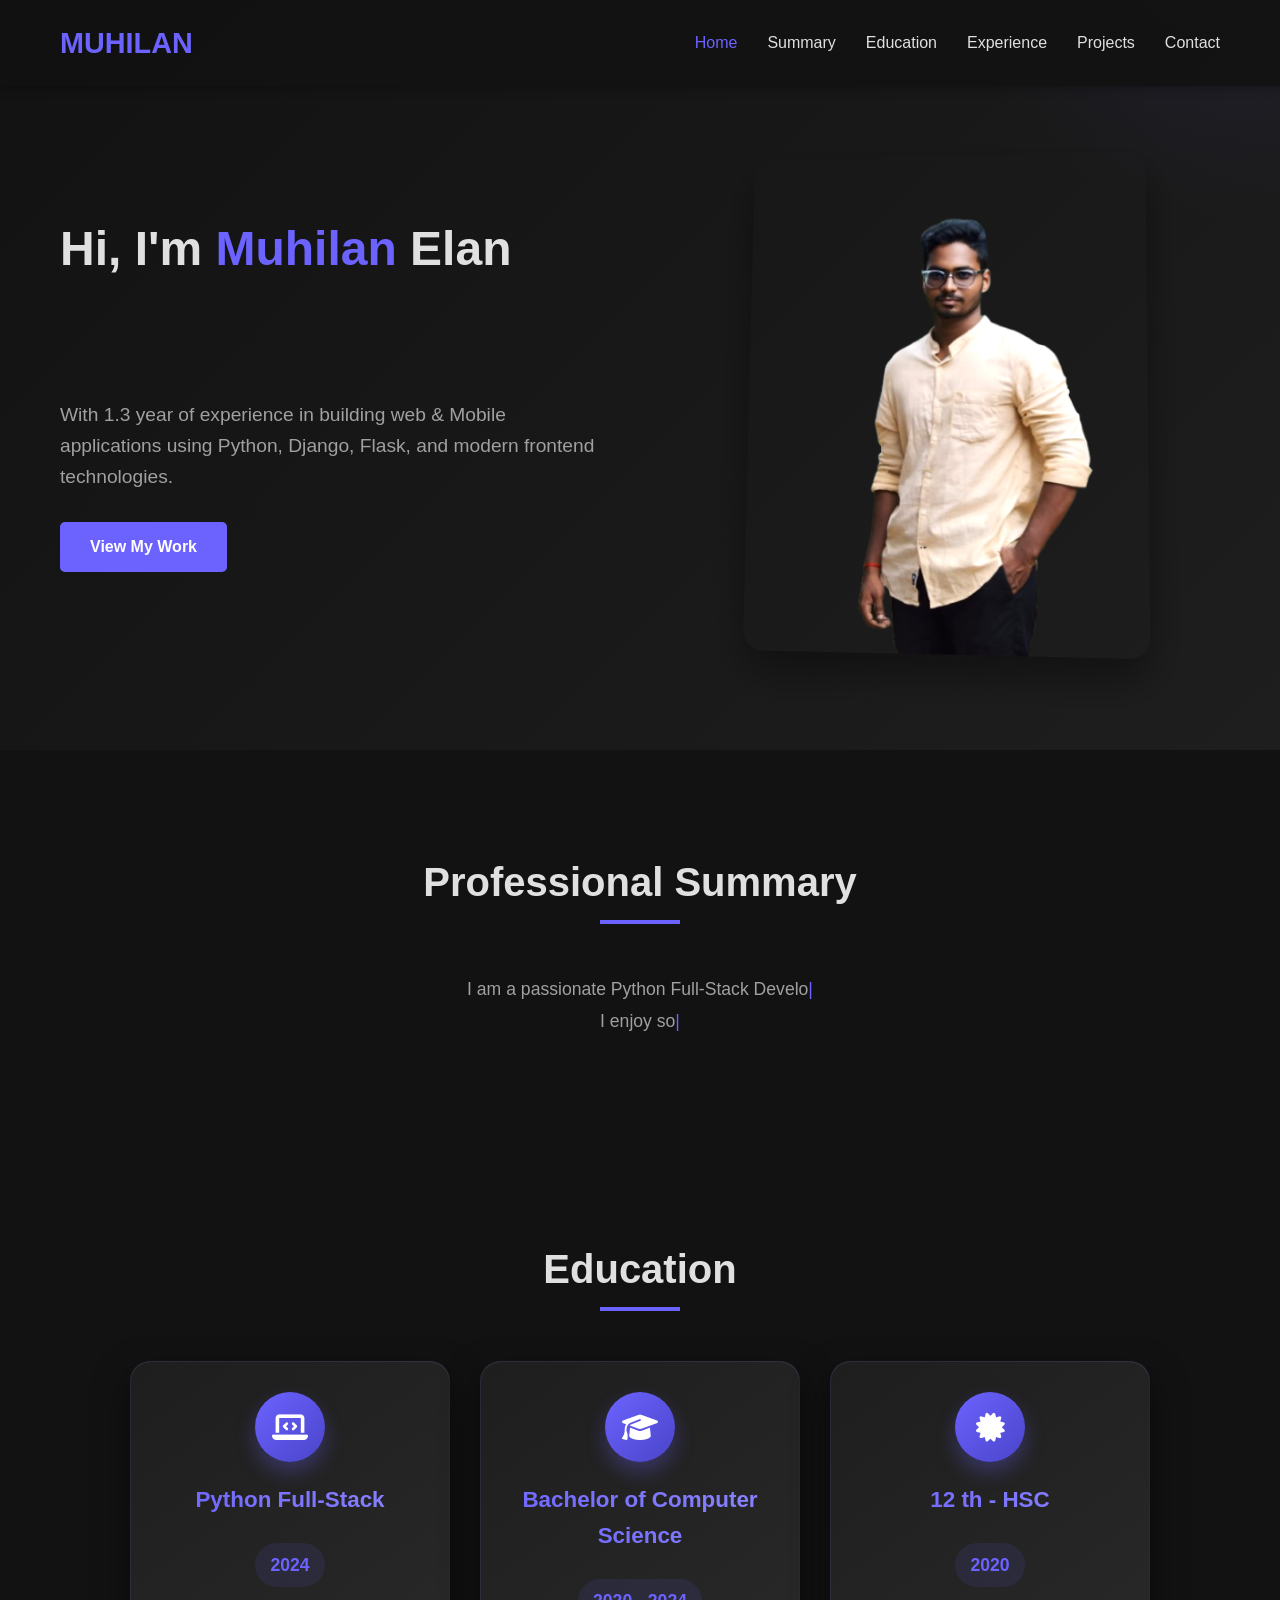
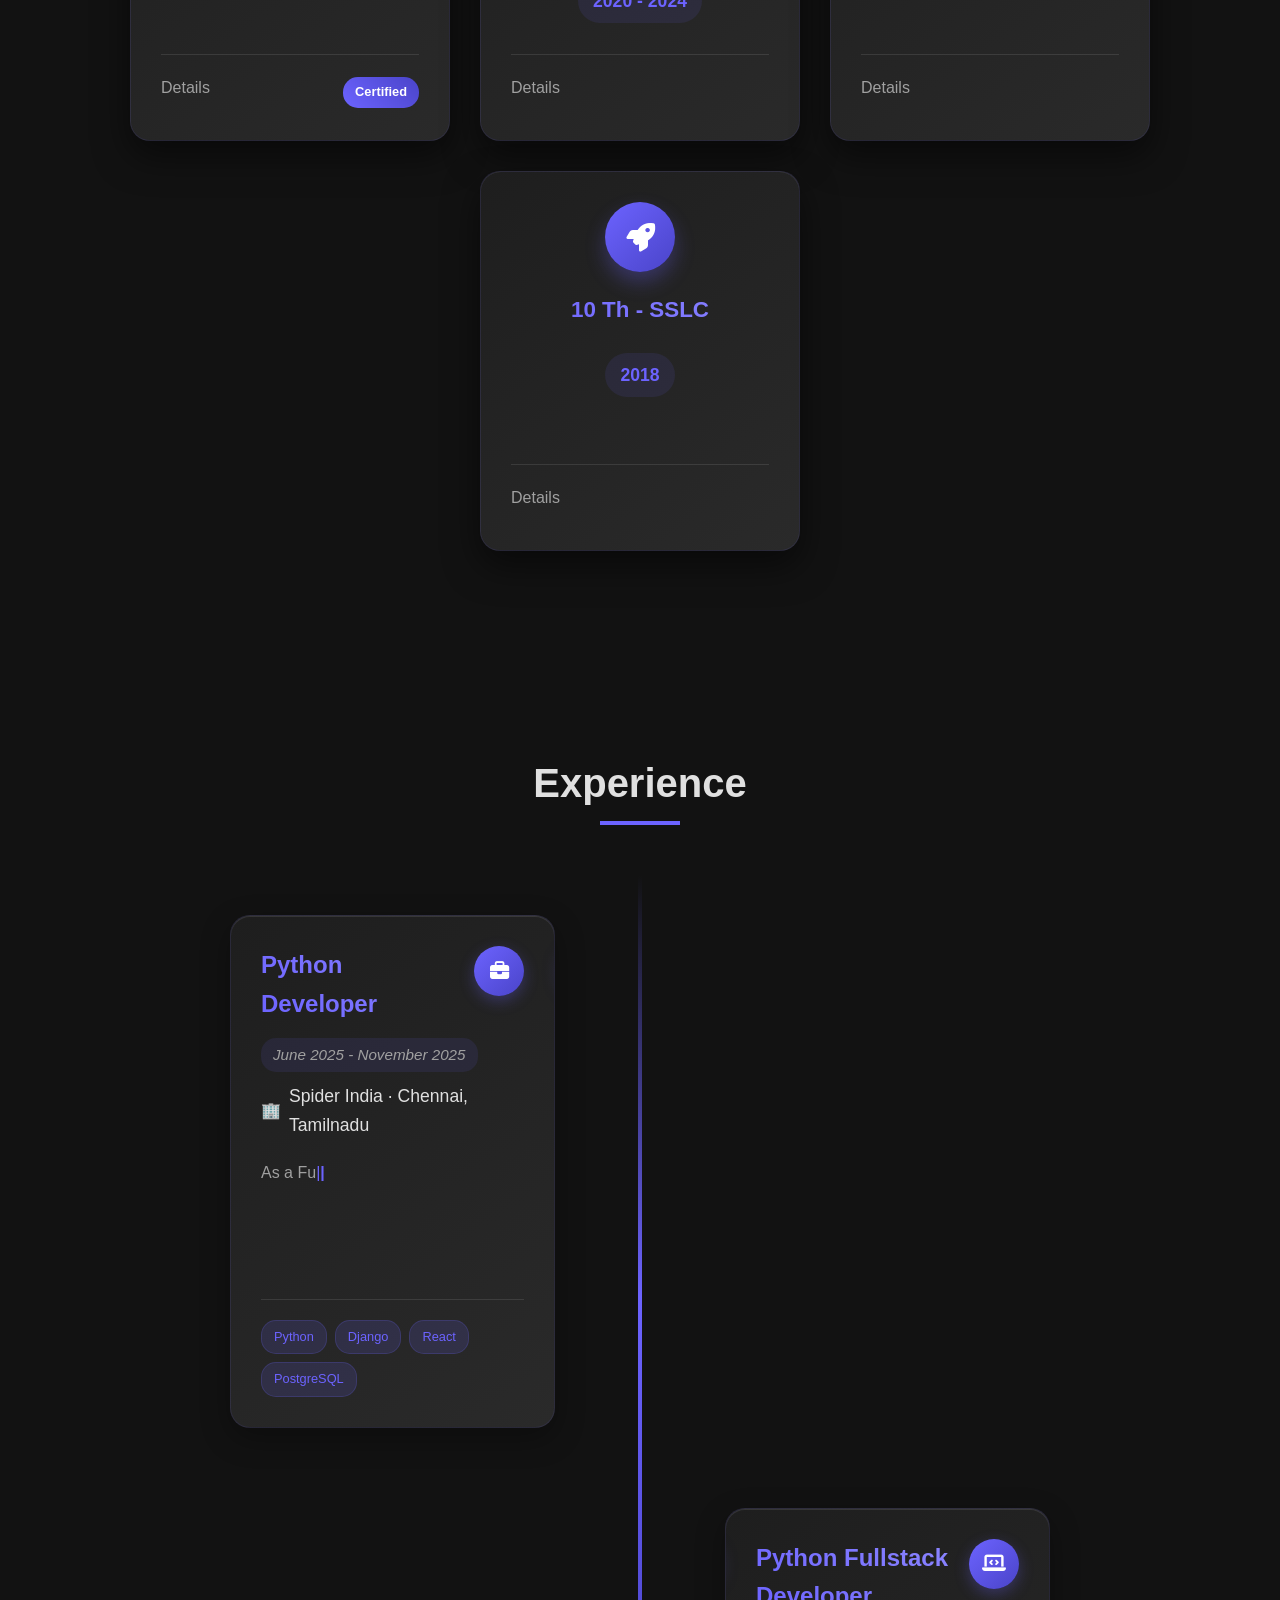
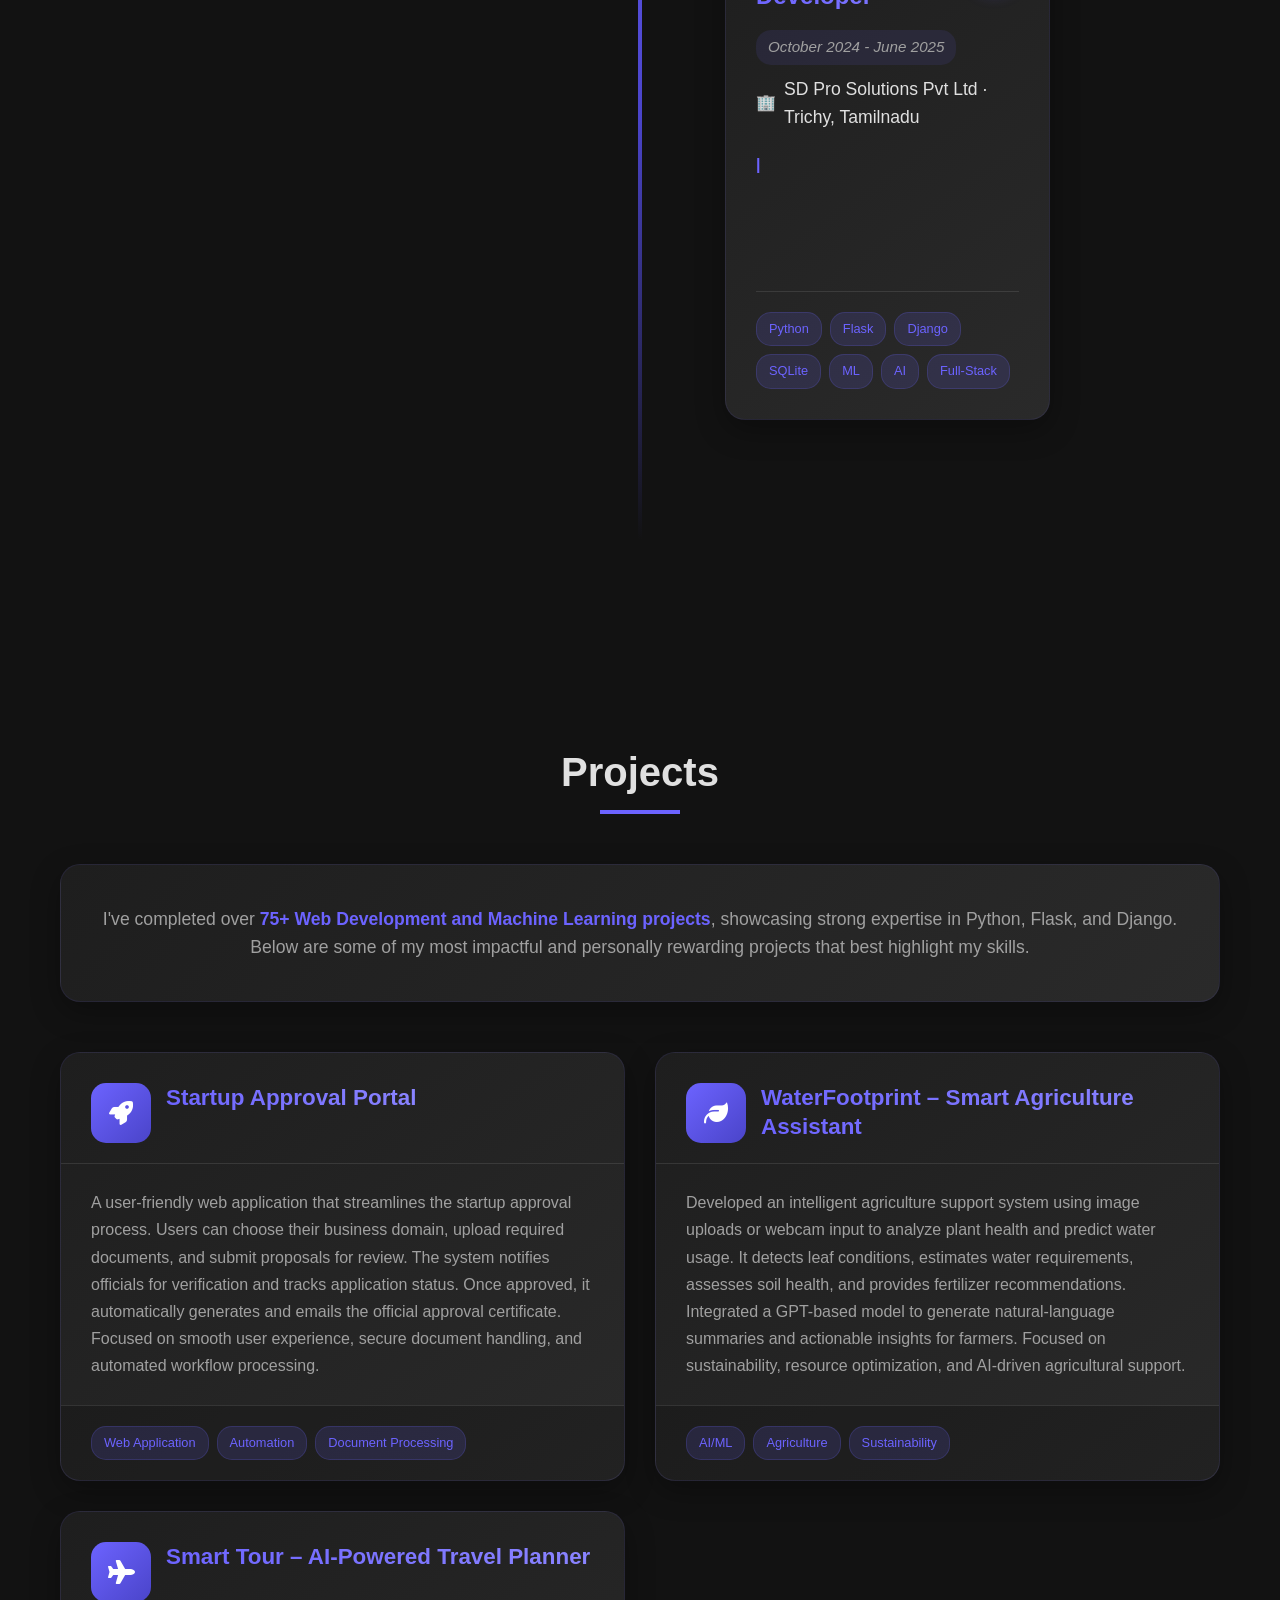
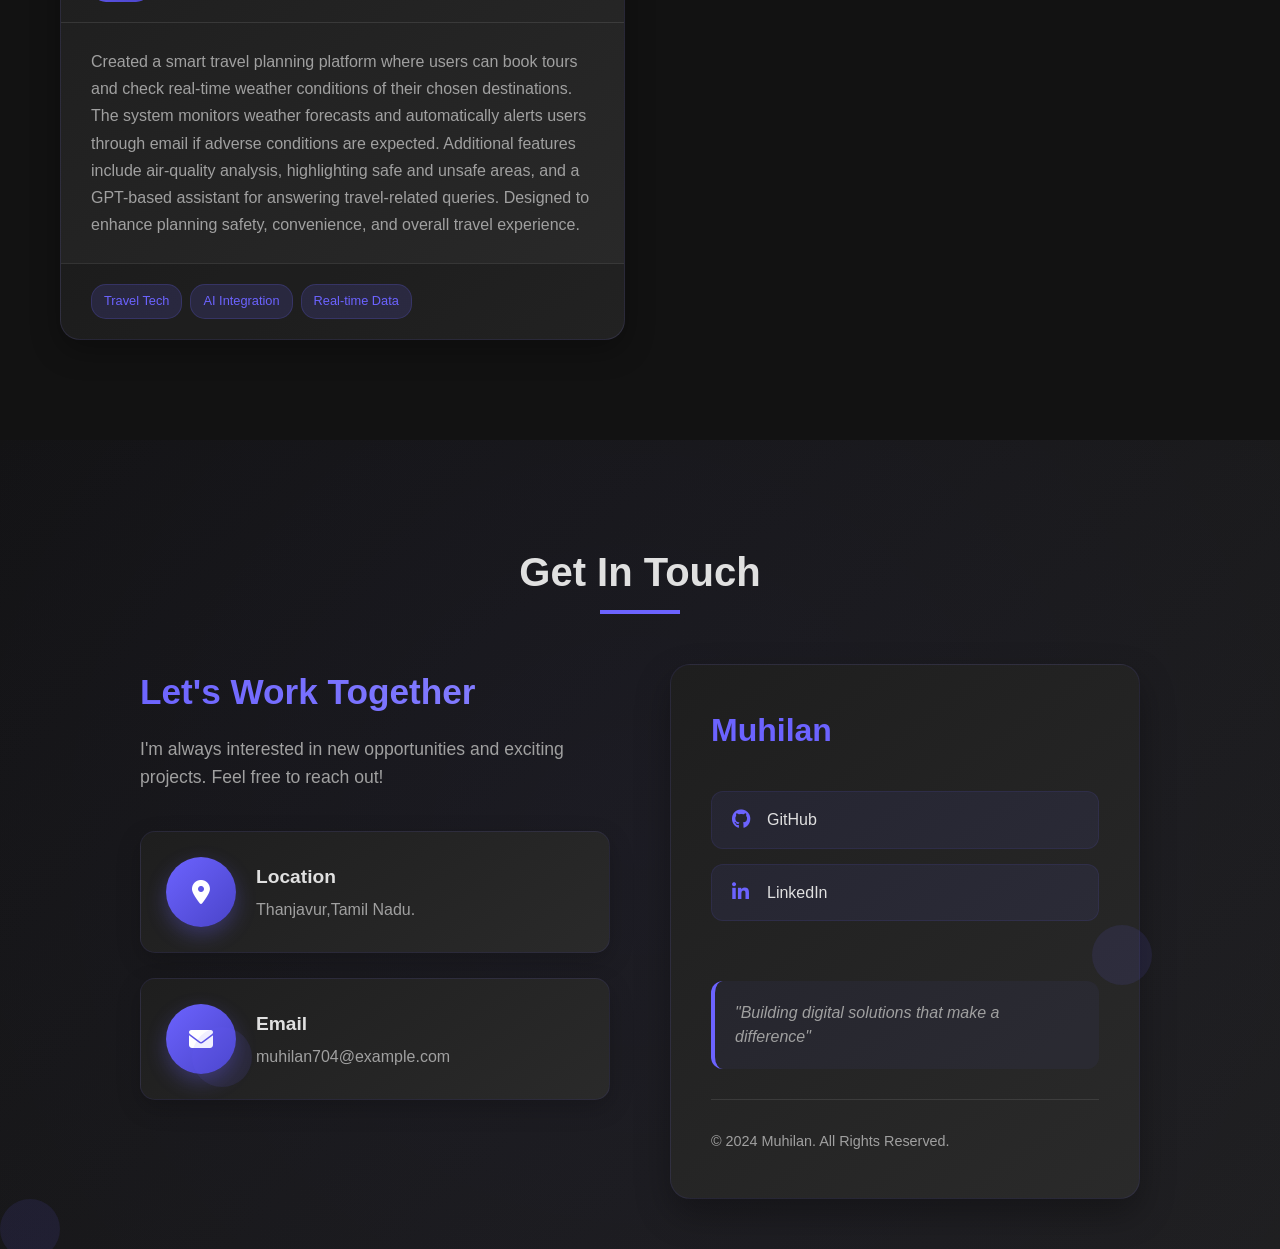
==== index.html @ 3f30b4ef "Update and rename profile.html to index.html" ====
<!DOCTYPE html>
<html lang="en">
<head>
    <meta charset="UTF-8">
    <meta name="viewport" content="width=device-width, initial-scale=1.0">
    <title>Muhilan - Python Full-Stack Developer</title>
    <link rel="stylesheet" href="https://cdnjs.cloudflare.com/ajax/libs/font-awesome/6.4.0/css/all.min.css">
    <link rel="stylesheet" href="style.css">
</head>
<body>
    <!-- Header -->
    <header>
        <div class="container">
            <nav>
                <div class="logo">MUHILAN</div>
                <div class="nav-links">
                    <a href="#home">Home</a>
                    <a href="#summary">Summary</a>
                    <a href="#education">Education</a>
                    <a href="#experience">Experience</a>
                    <a href="#projects">Projects</a>
                    <a href="#contact">Contact</a>
                </div>
            </nav>
        </div>
    </header>

    <!-- Hero Section -->
    <section id="home" class="hero">
        <div class="container">
            <div class="hero-wrapper">
                <div class="hero-content">
                    <h1 class="typing-line-1"></h1>
                    <h1 class="typing-line-2"></h1>
                    <p>With 1.3 year of experience in building web & Mobile applications using Python, Django, Flask, and modern frontend technologies.</p>
                    <a href="#projects" class="btn">View My Work</a>
                </div>
                <div class="hero-image">
                    <div class="image-container">
                        <img src="img/pic.png" alt="Muhilan" class="profile-img">

                        <div class="image-border"></div>
                        
                    </div>
                </div>
            </div>
        </div>
    </section>

   <!-- Summary Section -->
<section id="summary">
    <div class="container">
        <div class="section-title">
            <h2>Professional Summary</h2>
        </div>
        <div class="summary-content">
            <p class="typing-summary" data-text="I am a passionate Python Full-Stack Developer with 1.3 year of professional experience in designing, developing, and deploying web applications. My expertise includes backend development with Django and Flask, frontend development with HTML, CSS, JavaScript & React , and database management with PostgreSQL and SQLite."></p>
            <p class="typing-summary" data-text="I enjoy solving complex problems and creating efficient, scalable solutions. I'm constantly learning new technologies and improving my skills to stay up-to-date with industry trends."></p>
        </div>
    </div>
</section>

<!-- Education Section -->
<section id="education">
    <div class="container">
        <div class="section-title">
            <h2>Education</h2>
        </div>



        <div class="education-container">

            <div class="education-card">
                <div class="card-front">
                    <div class="card-icon">
                        <i class="fas fa-laptop-code"></i>
                    </div>
                    <h3>Python Full-Stack</h3>
                    <p class="year">2024</p>
                    <div class="card-footer">
                        <p>Details</p>
                        <span class="cert-badge">Certified</span>
                    </div>
                </div>
                <div class="card-back">
                    <h4>SoftLogic Academy</h4>
                    <ul>
                        <li>Django Frameworks</li>
                        <li>HTML,CSS & JS Frontend</li>
                        <li>MYSQL</li>
                    </ul>
                    <div class="skills">
                        <span class="skill-tag">Python</span>
                        <span class="skill-tag">Django</span>
                        <span class="skill-tag">FrontEnd</span></span>
                    </div>
                </div>
            </div>


            <div class="education-card">
                <div class="card-front">
                    <div class="card-icon">
                        <i class="fas fa-graduation-cap"></i>
                    </div>
                    <h3>Bachelor of Computer Science</h3>
                    <p class="year">2020 - 2024</p>
                    <div class="card-footer">
                        <p>Details</p>
                        
                    </div>
                </div>
                <div class="card-back">
                    <h4> KINGS COLLEGE OF ENGINEERING </h4>
                    <ul>
                        <li>B.E.Computer Science And Engineering</li>
                    </ul>
                    <div class="skills">
                        <span class="skill-tag">CGPA : 8.36 </span>
                        
                    </div>
                </div>
            </div>
            
            <div class="education-card">
                <div class="card-front">
                    <div class="card-icon">
                        <i class="fas fa-certificate"></i>
                    </div>
                    <h3>12 th - HSC</h3>
                    <p class="year">2020</p>
                    <div class="card-footer">
                        <p>Details</p>
                       
                    </div>
                </div>
                <div class="card-back">
                    <h4>LITTLE ROSE MATRICULATION HIGHER SECONDARY SCHOOL </h4>
                    <ul>
                        <li>Department - Computer Science </li>
                        <li>HSC</li>
                        
                    </ul>
                    <div class="skills">
                        <span class="skill-tag">Score - 69 %</span>
                    </div>
                </div>
            </div>
            <div class="education-card">
                <div class="card-front">
                    <div class="card-icon">
                        <i class="fas fa-rocket"></i>
                    </div>
                    <h3>10 Th - SSLC</h3>
                    <p class="year">2018</p>
                    <div class="card-footer">
                        <p>Details</p>
                    </div>
                </div>
                <div class="card-back">
                    <h4>LITTLE ROSE MATRICULATION HIGHER SECONDARY SCHOOL </h4>
                    <ul>
                        <li>Primary Education</li>
                        <li>SSLC</li>
                    </ul>
                    <div class="skills">
                        <span class="skill-tag">Score - 74 %</span>
                       
                    </div>
                </div>
            </div>
        </div>
    </div>
</section>

<!-- Experience Section -->
<section id="experience">
    <div class="container">
        <div class="section-title">
            <h2>Experience</h2>
        </div>
        <div class="experience-timeline">
            <div class="timeline-item">
                <div class="timeline-content">
                    <div class="timeline-header">
                        <h3>Python Developer</h3>
                        <div class="timeline-badge">
                            <i class="fas fa-briefcase"></i>
                        </div>
                    </div>
                    <p class="duration">June 2025 - November 2025</p>
                    <p class="company">Spider India · Chennai, Tamilnadu</p>
                    <div class="timeline-description">
                        <p class="typing-text" data-text="As a Full-Stack Python Developer, I have experience in developing various web-based applications with Django frameworks with both frontend and backend development. Most of my activities include creating light, fast, and secure applications with Python, implementing user Frontend React And database handling using Postgres."></p>
                    </div>
                    <div class="tech-stack">
                        <span class="tech-tag">Python</span>
                        <span class="tech-tag">Django</span>
                        <span class="tech-tag">React</span>
                        <span class="tech-tag">PostgreSQL</span>
                    </div>
                </div>
            </div>
            <div class="timeline-item">
                <div class="timeline-content">
                    <div class="timeline-header">
                        <h3>Python Fullstack Developer</h3>
                        <div class="timeline-badge">
                            <i class="fas fa-laptop-code"></i>
                        </div>
                    </div>
                    <p class="duration">October 2024 - June 2025</p>
                    <p class="company">SD Pro Solutions Pvt Ltd · Trichy, Tamilnadu</p>
                    <div class="timeline-description">
                        <p class="typing-text" data-text="As a Full-Stack Python Developer, I have experience in developing various web-based applications with Flask and Django frameworks with both frontend and backend development. Comfortable with working throughout the entire development cycle — from coding and planning to testing and deployment. I prefer to work independently as well as in a team, and I'm always interested in writing maintainable code that satisfies actual requirements and scales appropriately."></p>
                    </div>
                    <div class="tech-stack">
                        <span class="tech-tag">Python</span>
                        <span class="tech-tag">Flask</span>
                        <span class="tech-tag">Django</span>
                        <span class="tech-tag">SQLite</span>
                        <span class="tech-tag">ML</span>
                        <span class="tech-tag">AI</span>
                        <span class="tech-tag">Full-Stack</span>
                    </div>
                </div>
            </div>
        </div>
    </div>
</section>


<!-- Projects Section -->
<section id="projects">
    <div class="container">
        <div class="section-title">
            <h2>Projects</h2>
        </div>

        <!-- Hands-on Expertise Section (Full Width) -->
        <div class="expertise-section">
            <div class="expertise-content">
                
                <p class="expertise-stats">
                    I've completed over <strong>75+ Web Development and Machine Learning projects</strong>,
                    showcasing strong expertise in Python, Flask, and Django. Below are some of my most 
                    impactful and personally rewarding projects that best highlight my skills.
                </p>
            </div>
        </div>

        <!-- Projects Grid -->
        <div class="projects-grid">
            <!-- Startup Approval Portal -->
            <div class="project-card">
                <div class="project-header">
                    <div class="project-icon">
                        <i class="fas fa-rocket"></i>
                    </div>
                    <h3>Startup Approval Portal</h3>
                </div>
                <div class="project-content">
                    <p>
                        A user-friendly web application that streamlines the startup approval process. Users can choose their business domain,
                        upload required documents, and submit proposals for review. The system notifies officials for verification and tracks
                        application status. Once approved, it automatically generates and emails the official approval certificate. Focused on
                        smooth user experience, secure document handling, and automated workflow processing.
                    </p>
                </div>
                <div class="project-footer">
                    <div class="project-tags">
                        <span class="project-tag">Web Application</span>
                        <span class="project-tag">Automation</span>
                        <span class="project-tag">Document Processing</span>
                    </div>
                </div>
            </div>

            <!-- WaterFootprint – Smart Agriculture Assistant -->
            <div class="project-card">
                <div class="project-header">
                    <div class="project-icon">
                        <i class="fas fa-leaf"></i>
                    </div>
                    <h3>WaterFootprint – Smart Agriculture Assistant</h3>
                </div>
                <div class="project-content">
                    <p>
                        Developed an intelligent agriculture support system using image uploads or webcam input to analyze plant health and
                        predict water usage. It detects leaf conditions, estimates water requirements, assesses soil health, and provides
                        fertilizer recommendations. Integrated a GPT-based model to generate natural-language summaries and actionable insights
                        for farmers. Focused on sustainability, resource optimization, and AI-driven agricultural support.
                    </p>
                </div>
                <div class="project-footer">
                    <div class="project-tags">
                        <span class="project-tag">AI/ML</span>
                        <span class="project-tag">Agriculture</span>
                        <span class="project-tag">Sustainability</span>
                    </div>
                </div>
            </div>

            <!-- Smart Tour – AI-Powered Travel Planner -->
            <div class="project-card">
                <div class="project-header">
                    <div class="project-icon">
                        <i class="fas fa-plane"></i>
                    </div>
                    <h3>Smart Tour – AI-Powered Travel Planner</h3>
                </div>
                <div class="project-content">
                    <p>
                        Created a smart travel planning platform where users can book tours and check real-time weather conditions of their
                        chosen destinations. The system monitors weather forecasts and automatically alerts users through email if adverse
                        conditions are expected. Additional features include air-quality analysis, highlighting safe and unsafe areas, and a
                        GPT-based assistant for answering travel-related queries. Designed to enhance planning safety, convenience, and overall
                        travel experience.
                    </p>
                </div>
                <div class="project-footer">
                    <div class="project-tags">
                        <span class="project-tag">Travel Tech</span>
                        <span class="project-tag">AI Integration</span>
                        <span class="project-tag">Real-time Data</span>
                    </div>
                </div>
            </div>
        </div>
    </div>
</section>


    <!-- Contact & Footer Combined Section -->
<section id="contact">
    <div class="container">
        <div class="section-title">
            <h2>Get In Touch</h2>
        </div>
        <div class="contact-footer-wrapper">
            <!-- Left Side - Contact Info -->
            <div class="contact-side">
                <div class="contact-header">
                    <h3>Let's Work Together</h3>
                    <p>I'm always interested in new opportunities and exciting projects. Feel free to reach out!</p>
                </div>
                
                <div class="contact-info">
                    <div class="contact-item">
                        <div class="contact-icon">
                            <i class="fas fa-map-marker-alt"></i>
                        </div>
                        <div class="contact-details">
                            <h4>Location</h4>
                            <p>Thanjavur,Tamil Nadu.</p>
                        </div>
                    </div>
                    <div class="contact-item">
                        <div class="contact-icon">
                            <i class="fas fa-envelope"></i>
                        </div>
                        <div class="contact-details">
                            <h4>Email</h4>
                            <p>muhilan704@example.com</p>
                        </div>
                    </div>
                    
                </div>
            </div>

            <!-- Right Side - Footer Content -->
            <div class="footer-side">
                <div class="footer-content">
                    <div class="footer-brand">
                        <h3>Muhilan</h3>
                    </div>
                    
                    <div class="social-links">
                        <a href="https://github.com/Muhilan12" class="social-link">
                            <i class="fab fa-github"></i>
                            <span>GitHub</span>
                        </a>
                        <a href="https://www.linkedin.com/in/muhilan-elangovan-1a206a245/" class="social-link">
                            <i class="fab fa-linkedin-in"></i>
                            <span>LinkedIn</span>
                        </a>
                    </div>

                    <div class="footer-quote">
                        <p>"Building digital solutions that make a difference"</p>
                    </div>

                    <div class="footer-bottom">
                        <p class="copyright">© 2024 Muhilan. All Rights Reserved.</p>
                    </div>
                </div>
            </div>
        </div>
    </div>
</section>

    <script src="script.js"></script>
</body>
</html>
---- style.css ----
/* style.css */
:root {
    --primary: #6c63ff;
    --secondary: #4a44c9;
    --dark: #121212;
    --dark-light: #1e1e1e;
    --text: #e0e0e0;
    --text-light: #a0a0a0;
}

* {
    margin: 0;
    padding: 0;
    box-sizing: border-box;
    font-family: 'Segoe UI', Tahoma, Geneva, Verdana, sans-serif;
}

body {
    background-color: var(--dark);
    color: var(--text);
    line-height: 1.6;
    overflow-x: hidden;
}

.container {
    max-width: 1200px;
    margin: 0 auto;
    padding: 0 20px;
}

/* Header & Navigation */
header {
    background-color: rgba(18, 18, 18, 0.9);
    position: fixed;
    width: 100%;
    z-index: 1000;
    padding: 20px 0;
    box-shadow: 0 2px 10px rgba(0, 0, 0, 0.3);
    transition: all 0.3s ease;
}

nav {
    display: flex;
    justify-content: space-between;
    align-items: center;
}

.logo {
    font-size: 1.8rem;
    font-weight: 700;
    color: var(--primary);
}

.nav-links {
    display: flex;
    gap: 30px;
}

.nav-links a {
    color: var(--text);
    text-decoration: none;
    font-weight: 500;
    transition: color 0.3s;
    position: relative;
}

.nav-links a:hover {
    color: var(--primary);
}

.nav-links a::after {
    content: '';
    position: absolute;
    bottom: -5px;
    left: 0;
    width: 0;
    height: 2px;
    background-color: var(--primary);
    transition: width 0.3s;
}

.nav-links a:hover::after {
    width: 100%;
}

.nav-links a.active {
    color: var(--primary);
}

/* Hero Section */
.hero {
    padding: 150px 0 100px;
    background: linear-gradient(135deg, var(--dark) 0%, var(--dark-light) 100%);
    position: relative;
    overflow: hidden;
}

.hero::before {
    content: '';
    position: absolute;
    top: -50%;
    right: -20%;
    width: 600px;
    height: 600px;
    background: radial-gradient(circle, rgba(108, 99, 255, 0.1) 0%, rgba(108, 99, 255, 0) 70%);
    border-radius: 50%;
    z-index: 0;
}

.hero-wrapper {
    display: flex;
    align-items: center;
    justify-content: space-between;
    gap: 60px;
    position: relative;
    z-index: 1;
}

.hero-content {
    flex: 1;
    max-width: 600px;
}

.hero h1 {
    font-size: 3.0rem;
    margin-bottom: 20px;
    line-height: 1.2;
    min-height: 70px;
}

.hero h1 .colored-name {
    color: var(--primary);
    position: relative;
}

.hero h1 .colored-name::after {
    content: '';
    position: absolute;
    bottom: 0;
    left: 0;
    width: 100%;
    height: 3px;
    background-color: var(--primary);
    transform: scaleX(0);
    transform-origin: bottom right;
    transition: transform 0.5s ease;
}

.hero-content:hover h1 .colored-name::after {
    transform: scaleX(1);
    transform-origin: bottom left;
}

.typing-line-2 {
    color: var(--text);
}

.hero p {
    font-size: 1.2rem;
    color: var(--text-light);
    margin-bottom: 30px;
}

.btn {
    display: inline-block;
    padding: 12px 30px;
    background-color: var(--primary);
    color: white;
    border: none;
    border-radius: 5px;
    font-size: 1rem;
    font-weight: 600;
    cursor: pointer;
    transition: all 0.3s;
    text-decoration: none;
    position: relative;
    overflow: hidden;
    z-index: 1;
}

.btn::before {
    content: '';
    position: absolute;
    top: 0;
    left: -100%;
    width: 100%;
    height: 100%;
    background: linear-gradient(90deg, transparent, rgba(255, 255, 255, 0.2), transparent);
    transition: left 0.5s;
    z-index: -1;
}

.btn:hover {
    background-color: var(--secondary);
    transform: translateY(-3px);
    box-shadow: 0 10px 20px rgba(108, 99, 255, 0.3);
}

.btn:hover::before {
    left: 100%;
}

.hero-image {
    flex: 1;
    display: flex;
    justify-content: center;
    position: relative;
}

.image-container {
    position: relative;
    width: 400px;
    height: 500px;
    overflow: hidden;
    border-radius: 20px;
    box-shadow: 0 20px 40px rgba(0, 0, 0, 0.4);
    transform: perspective(1000px) rotateY(-5deg) rotateX(5deg);
    transition: transform 0.5s ease, box-shadow 0.5s ease;
}

.image-container:hover {
    transform: perspective(1000px) rotateY(0) rotateX(0) scale(1.05);
    box-shadow: 0 30px 60px rgba(108, 99, 255, 0.3);
}

.profile-img {
    width: 100%;
    height: 100%;
    object-fit: cover;
    transition: transform 0.5s ease;
}

.image-container:hover .profile-img {
    transform: scale(1.1);
}

.image-border {
    position: absolute;
    top: 0;
    left: 0;
    width: 100%;
    height: 100%;
    border: 3px solid var(--primary);
    border-radius: 20px;
    opacity: 0;
    transition: opacity 0.5s ease, transform 0.5s ease;
    transform: scale(1.05);
}

.image-container:hover .image-border {
    opacity: 1;
    transform: scale(1);
}

.floating-elements {
    position: absolute;
    top: 0;
    left: 0;
    width: 100%;
    height: 100%;
    pointer-events: none;
}

.element {
    position: absolute;
    width: 50px;
    height: 50px;
    background-color: var(--primary);
    border-radius: 10px;
    display: flex;
    align-items: center;
    justify-content: center;
    color: white;
    font-size: 1.5rem;
    box-shadow: 0 5px 15px rgba(108, 99, 255, 0.4);
    animation: float 6s ease-in-out infinite;
    opacity: 0.8;
}

.element-1 {
    top: 10%;
    left: -20px;
    animation-delay: 0s;
}

.element-2 {
    top: 40%;
    right: -20px;
    animation-delay: 1.5s;
}

.element-3 {
    bottom: 20%;
    left: -20px;
    animation-delay: 3s;
}

.element-4 {
    bottom: 10%;
    right: -20px;
    animation-delay: 4.5s;
}

@keyframes float {
    0% { transform: translateY(0) rotate(0deg); }
    50% { transform: translateY(-20px) rotate(10deg); }
    100% { transform: translateY(0) rotate(0deg); }
}

/* Section Styling */
section {
    padding: 100px 0;
}

.section-title {
    text-align: center;
    margin-bottom: 60px;
    position: relative;
}

.section-title h2 {
    font-size: 2.5rem;
    color: var(--text);
    display: inline-block;
    position: relative;
}

.section-title h2::after {
    content: '';
    position: absolute;
    bottom: -10px;
    left: 50%;
    transform: translateX(-50%);
    width: 80px;
    height: 4px;
    background-color: var(--primary);
}

/* Summary Section */
.summary-content {
    max-width: 800px;
    margin: 0 auto;
    text-align: center;
    font-size: 1.1rem;
    line-height: 1.8;
    color: var(--text-light);
}


/* Education Section */
.education-container {
    display: flex;
    justify-content: center;
    flex-wrap: wrap;
    gap: 30px;
    perspective: 1000px;
}

.education-card {
    background: linear-gradient(145deg, var(--dark-light), #2a2a2a);
    border-radius: 20px;
    padding: 0;
    width: 320px;
    height: 380px;
    box-shadow: 
        0 15px 35px rgba(0, 0, 0, 0.5),
        inset 0 1px 0 rgba(255, 255, 255, 0.1);
    transition: all 0.8s cubic-bezier(0.175, 0.885, 0.32, 1.275);
    transform-style: preserve-3d;
    position: relative;
    cursor: pointer;
    border: 1px solid rgba(108, 99, 255, 0.1);
    overflow: hidden;
}

.education-card::before {
    content: '';
    position: absolute;
    top: 0;
    left: -100%;
    width: 100%;
    height: 100%;
    background: linear-gradient(
        90deg,
        transparent,
        rgba(108, 99, 255, 0.1),
        transparent
    );
    transition: left 0.6s ease;
}

.education-card:hover::before {
    left: 100%;
}

.education-card:hover {
    transform: 
        rotateY(15deg) 
        rotateX(10deg) 
        translateY(-15px) 
        scale(1.05);
    box-shadow: 
        0 25px 50px rgba(108, 99, 255, 0.3),
        0 0 80px rgba(108, 99, 255, 0.1),
        inset 0 1px 0 rgba(255, 255, 255, 0.2);
    border-color: rgba(108, 99, 255, 0.3);
}

.education-card .card-front,
.education-card .card-back {
    position: absolute;
    width: 100%;
    height: 100%;
    backface-visibility: hidden;
    border-radius: 20px;
    padding: 30px;
    display: flex;
    flex-direction: column;
    justify-content: space-between;
    transition: all 0.8s ease;
}

.education-card .card-front {
    background: linear-gradient(145deg, var(--dark-light), #2a2a2a);
    z-index: 2;
    transform: rotateY(0deg);
}

.education-card .card-back {
    background: linear-gradient(145deg, var(--secondary), var(--primary));
    transform: rotateY(180deg);
    color: white;
    z-index: 1;
}

.education-card.flipped .card-front {
    transform: rotateY(-180deg);
}

.education-card.flipped .card-back {
    transform: rotateY(0deg);
}

.card-icon {
    width: 70px;
    height: 70px;
    background: linear-gradient(135deg, var(--primary), var(--secondary));
    border-radius: 50%;
    display: flex;
    align-items: center;
    justify-content: center;
    margin: 0 auto 20px;
    font-size: 1.8rem;
    color: white;
    box-shadow: 0 10px 20px rgba(108, 99, 255, 0.3);
    transition: all 0.3s ease;
}

.education-card:hover .card-icon {
    transform: scale(1.1) rotate(10deg);
    box-shadow: 0 15px 30px rgba(108, 99, 255, 0.4);
}

.education-card h3 {
    color: var(--primary);
    margin-bottom: 15px;
    font-size: 1.4rem;
    text-align: center;
    font-weight: 600;
    background: linear-gradient(45deg, var(--primary), #8b85ff);
    -webkit-background-clip: text;
    -webkit-text-fill-color: transparent;
    background-clip: text;
}

.card-back h4 {
    color: white;
    margin-bottom: 20px;
    font-size: 1.3rem;
    text-align: center;
    font-weight: 600;
}

.education-card p {
    color: var(--text-light);
    margin-bottom: 10px;
    text-align: center;
}

.card-back ul {
    list-style: none;
    padding: 0;
    margin-bottom: 20px;
}

.card-back li {
    color: rgba(255, 255, 255, 0.9);
    margin-bottom: 8px;
    padding-left: 20px;
    position: relative;
    font-size: 0.9rem;
}

.card-back li::before {
    content: '▸';
    position: absolute;
    left: 0;
    color: white;
    font-weight: bold;
}

.education-card .year {
    color: var(--primary);
    font-weight: 600;
    font-size: 1.1rem;
    background: rgba(108, 99, 255, 0.1);
    padding: 8px 15px;
    border-radius: 25px;
    display: inline-block;
    margin: 10px auto;
}

.card-footer {
    display: flex;
    justify-content: space-between;
    align-items: center;
    margin-top: auto;
    padding-top: 20px;
    border-top: 1px solid rgba(255, 255, 255, 0.1);
}

.gpa-badge, .cert-badge {
    background: linear-gradient(45deg, var(--primary), var(--secondary));
    color: white;
    padding: 5px 12px;
    border-radius: 15px;
    font-size: 0.8rem;
    font-weight: 600;
}

.skills {
    display: flex;
    flex-wrap: wrap;
    gap: 8px;
    justify-content: center;
    margin-top: auto;
}

.skill-tag {
    background: rgba(255, 255, 255, 0.2);
    color: white;
    padding: 4px 10px;
    border-radius: 12px;
    font-size: 0.75rem;
    backdrop-filter: blur(10px);
    border: 1px solid rgba(255, 255, 255, 0.1);
}

/* Floating animation for cards */
@keyframes floatCard {
    0%, 100% {
        transform: translateY(0) rotateY(0);
    }
    50% {
        transform: translateY(-10px) rotateY(5deg);
    }
}

.education-card:nth-child(1) {
    animation: floatCard 6s ease-in-out infinite;
}

.education-card:nth-child(2) {
    animation: floatCard 6s ease-in-out infinite 1.5s;
}

.education-card:nth-child(3) {
    animation: floatCard 6s ease-in-out infinite 3s;
}

.education-card:nth-child(4) {
    animation: floatCard 6s ease-in-out infinite 4.5s;
}

/* Responsive design */
@media (max-width: 768px) {
    .education-card {
        width: 100%;
        max-width: 350px;
        height: 350px;
    }
    
    .education-card:hover {
        transform: rotateY(5deg) rotateX(5deg) translateY(-10px) scale(1.02);
    }
}



/* Experience Section */
.experience-timeline {
    max-width: 900px;
    margin: 0 auto;
    position: relative;
    padding: 40px 0;
}

.experience-timeline::before {
    content: '';
    position: absolute;
    left: 50%;
    top: 0;
    bottom: 0;
    width: 4px;
    background: linear-gradient(
        to bottom,
        transparent,
        var(--primary),
        var(--secondary),
        transparent
    );
    transform: translateX(-50%);
    animation: timelineGlow 3s ease-in-out infinite;
}

@keyframes timelineGlow {
    0%, 100% {
        opacity: 0.7;
        box-shadow: 0 0 20px rgba(108, 99, 255, 0.3);
    }
    50% {
        opacity: 1;
        box-shadow: 0 0 30px rgba(108, 99, 255, 0.6);
    }
}

.timeline-item {
    margin-bottom: 80px;
    position: relative;
    width: 45%;
    padding: 0 40px;
    opacity: 0;
    transform: translateY(50px);
    transition: all 0.8s cubic-bezier(0.25, 0.46, 0.45, 0.94);
}

.timeline-item.visible {
    opacity: 1;
    transform: translateY(0);
}

.timeline-item:nth-child(odd) {
    left: 0;
    animation-delay: 0.2s;
}

.timeline-item:nth-child(even) {
    left: 55%;
    animation-delay: 0.4s;
}

.timeline-content {
    background: linear-gradient(145deg, var(--dark-light), #2a2a2a);
    padding: 30px;
    border-radius: 20px;
    box-shadow: 
        0 10px 30px rgba(0, 0, 0, 0.3),
        inset 0 1px 0 rgba(255, 255, 255, 0.1);
    position: relative;
    border: 1px solid rgba(108, 99, 255, 0.1);
    transition: all 0.4s ease;
    overflow: hidden;
}

.timeline-content::before {
    content: '';
    position: absolute;
    top: 0;
    left: 0;
    width: 100%;
    height: 100%;
    background: linear-gradient(135deg, rgba(108, 99, 255, 0.05), transparent);
    opacity: 0;
    transition: opacity 0.4s ease;
}

.timeline-content:hover::before {
    opacity: 1;
}

.timeline-content:hover {
    transform: translateY(-5px) scale(1.02);
    box-shadow: 
        0 20px 40px rgba(0, 0, 0, 0.4),
        0 0 30px rgba(108, 99, 255, 0.2);
    border-color: rgba(108, 99, 255, 0.3);
}

.timeline-content::after {
    content: '';
    position: absolute;
    width: 24px;
    height: 24px;
    background: linear-gradient(135deg, var(--primary), var(--secondary));
    border-radius: 50%;
    top: 40px;
    border: 4px solid var(--dark);
    box-shadow: 0 0 20px rgba(108, 99, 255, 0.5);
    animation: pulse 2s infinite;
}

@keyframes pulse {
    0%, 100% {
        transform: scale(1);
        box-shadow: 0 0 20px rgba(108, 99, 255, 0.5);
    }
    50% {
        transform: scale(1.1);
        box-shadow: 0 0 30px rgba(108, 99, 255, 0.8);
    }
}

.timeline-item:nth-child(odd) .timeline-content::after {
    right: -42px;
}

.timeline-item:nth-child(even) .timeline-content::after {
    left: -42px;
}

.timeline-header {
    display: flex;
    justify-content: space-between;
    align-items: flex-start;
    margin-bottom: 15px;
}

.timeline-header h3 {
    color: var(--primary);
    margin-bottom: 0;
    font-size: 1.5rem;
    font-weight: 600;
    background: linear-gradient(45deg, var(--primary), #8b85ff);
    -webkit-background-clip: text;
    -webkit-text-fill-color: transparent;
    background-clip: text;
    flex: 1;
}

.timeline-badge {
    width: 50px;
    height: 50px;
    background: linear-gradient(135deg, var(--primary), var(--secondary));
    border-radius: 50%;
    display: flex;
    align-items: center;
    justify-content: center;
    color: white;
    font-size: 1.2rem;
    margin-left: 15px;
    box-shadow: 0 5px 15px rgba(108, 99, 255, 0.3);
    transition: all 0.3s ease;
}

.timeline-content:hover .timeline-badge {
    transform: rotate(15deg) scale(1.1);
    box-shadow: 0 8px 25px rgba(108, 99, 255, 0.4);
}

.duration {
    color: var(--text-light);
    font-style: italic;
    margin-bottom: 10px;
    font-size: 0.95rem;
    background: rgba(108, 99, 255, 0.1);
    padding: 5px 12px;
    border-radius: 15px;
    display: inline-block;
}

.company {
    color: var(--text);
    font-weight: 500;
    margin-bottom: 20px;
    font-size: 1.1rem;
    display: flex;
    align-items: center;
}

.company::before {
    content: '🏢';
    margin-right: 8px;
    font-size: 1rem;
}

.timeline-description {
    margin-bottom: 20px;
    line-height: 1.7;
}

.typing-text {
    color: var(--text-light);
    min-height: 120px;
    position: relative;
}

.typing-text::after {
    content: '|';
    animation: blink 1s infinite;
    color: var(--primary);
    font-weight: bold;
}

.typing-text.typing-complete::after {
    display: none;
}

@keyframes blink {
    0%, 50% { opacity: 1; }
    51%, 100% { opacity: 0; }
}

.tech-stack {
    display: flex;
    flex-wrap: wrap;
    gap: 8px;
    margin-top: 20px;
    padding-top: 20px;
    border-top: 1px solid rgba(255, 255, 255, 0.1);
}

.tech-tag {
    background: rgba(108, 99, 255, 0.15);
    color: var(--primary);
    padding: 6px 12px;
    border-radius: 15px;
    font-size: 0.8rem;
    font-weight: 500;
    border: 1px solid rgba(108, 99, 255, 0.2);
    transition: all 0.3s ease;
}

.tech-tag:hover {
    background: rgba(108, 99, 255, 0.25);
    transform: translateY(-2px);
    box-shadow: 0 5px 15px rgba(108, 99, 255, 0.2);
}

/* Responsive Design */
@media (max-width: 992px) {
    .experience-timeline::before {
        left: 30px;
    }

    .timeline-item {
        width: 100%;
        padding-left: 80px;
        padding-right: 20px;
        left: 0 !important;
    }

    .timeline-item:nth-child(even) {
        left: 0;
    }

    .timeline-content::after {
        left: -42px !important;
    }

    .timeline-header {
        flex-direction: column;
        align-items: flex-start;
    }

    .timeline-badge {
        margin-left: 0;
        margin-top: 10px;
    }
}

@media (max-width: 768px) {
    .timeline-item {
        padding-left: 60px;
        padding-right: 15px;
    }

    .timeline-content {
        padding: 20px;
    }

    .timeline-header h3 {
        font-size: 1.3rem;
    }

    .timeline-content::after {
        width: 20px;
        height: 20px;
        left: -35px !important;
    }
}



/* Projects Section */
.projects-grid {
    display: grid;
    grid-template-columns: repeat(auto-fit, minmax(400px, 1fr));
    gap: 30px;
    margin-top: 50px;
}

/* Expertise Section */
.expertise-section {
    background: linear-gradient(135deg, var(--dark-light), #2a2a2a);
    border-radius: 20px;
    padding: 40px;
    margin-bottom: 50px;
    border: 1px solid rgba(108, 99, 255, 0.1);
    box-shadow: 0 10px 30px rgba(0, 0, 0, 0.3);
    position: relative;
    overflow: hidden;
}

.expertise-section::before {
    content: '';
    position: absolute;
    top: 0;
    left: -100%;
    width: 100%;
    height: 100%;
    background: linear-gradient(
        90deg,
        transparent,
        rgba(108, 99, 255, 0.05),
        transparent
    );
    transition: left 0.6s ease;
}

.expertise-section:hover::before {
    left: 100%;
}

.expertise-content h3 {
    color: var(--primary);
    font-size: 2rem;
    text-align: center;
    margin-bottom: 30px;
    font-weight: 700;
    background: linear-gradient(45deg, var(--primary), #8b85ff);
    -webkit-background-clip: text;
    -webkit-text-fill-color: transparent;
    background-clip: text;
}

.expertise-grid {
    display: grid;
    grid-template-columns: repeat(auto-fit, minmax(150px, 1fr));
    gap: 20px;
    margin-bottom: 30px;
}

.expertise-item {
    display: flex;
    flex-direction: column;
    align-items: center;
    padding: 20px;
    background: rgba(108, 99, 255, 0.05);
    border-radius: 15px;
    border: 1px solid rgba(108, 99, 255, 0.1);
    transition: all 0.3s ease;
    cursor: pointer;
}

.expertise-item:hover {
    transform: translateY(-5px);
    background: rgba(108, 99, 255, 0.1);
    border-color: rgba(108, 99, 255, 0.3);
    box-shadow: 0 10px 25px rgba(108, 99, 255, 0.2);
}

.expertise-icon {
    font-size: 2rem;
    margin-bottom: 10px;
    display: block;
}

.expertise-item span:last-child {
    color: var(--text);
    font-weight: 500;
    text-align: center;
}

.expertise-stats {
    text-align: center;
    color: var(--text-light);
    font-size: 1.1rem;
    line-height: 1.6;
    margin: 0;
}

.expertise-stats strong {
    color: var(--primary);
}

/* Project Cards */
.project-card {
    background: linear-gradient(145deg, var(--dark-light), #2a2a2a);
    border-radius: 20px;
    padding: 0;
    border: 1px solid rgba(108, 99, 255, 0.1);
    box-shadow: 0 10px 30px rgba(0, 0, 0, 0.3);
    transition: all 0.4s cubic-bezier(0.25, 0.46, 0.45, 0.94);
    position: relative;
    overflow: hidden;
    opacity: 0;
    transform: translateY(50px);
}

.project-card.visible {
    opacity: 1;
    transform: translateY(0);
}

.project-card::before {
    content: '';
    position: absolute;
    top: 0;
    left: -100%;
    width: 100%;
    height: 100%;
    background: linear-gradient(
        90deg,
        transparent,
        rgba(108, 99, 255, 0.1),
        transparent
    );
    transition: left 0.6s ease;
}

.project-card:hover::before {
    left: 100%;
}

.project-card:hover {
    transform: translateY(-10px) scale(1.02);
    box-shadow: 
        0 20px 40px rgba(0, 0, 0, 0.4),
        0 0 30px rgba(108, 99, 255, 0.2);
    border-color: rgba(108, 99, 255, 0.3);
}

.project-header {
    padding: 30px 30px 20px;
    border-bottom: 1px solid rgba(255, 255, 255, 0.1);
    display: flex;
    align-items: flex-start;
    gap: 15px;
}

.project-icon {
    width: 60px;
    height: 60px;
    background: linear-gradient(135deg, var(--primary), var(--secondary));
    border-radius: 15px;
    display: flex;
    align-items: center;
    justify-content: center;
    color: white;
    font-size: 1.5rem;
    flex-shrink: 0;
    transition: all 0.3s ease;
}

.project-card:hover .project-icon {
    transform: rotate(15deg) scale(1.1);
    box-shadow: 0 10px 25px rgba(108, 99, 255, 0.4);
}

.project-header h3 {
    color: var(--primary);
    margin: 0;
    font-size: 1.4rem;
    font-weight: 600;
    line-height: 1.3;
    background: linear-gradient(45deg, var(--primary), #8b85ff);
    -webkit-background-clip: text;
    -webkit-text-fill-color: transparent;
    background-clip: text;
}

.project-content {
    padding: 25px 30px;
}

.project-content p {
    color: var(--text-light);
    line-height: 1.7;
    margin: 0;
    font-size: 1rem;
}

.project-footer {
    padding: 20px 30px;
    border-top: 1px solid rgba(255, 255, 255, 0.1);
    background: rgba(0, 0, 0, 0.2);
}

.project-tags {
    display: flex;
    flex-wrap: wrap;
    gap: 8px;
}

.project-tag {
    background: rgba(108, 99, 255, 0.15);
    color: var(--primary);
    padding: 6px 12px;
    border-radius: 15px;
    font-size: 0.8rem;
    font-weight: 500;
    border: 1px solid rgba(108, 99, 255, 0.2);
    transition: all 0.3s ease;
}

.project-tag:hover {
    background: rgba(108, 99, 255, 0.25);
    transform: translateY(-2px);
    box-shadow: 0 5px 15px rgba(108, 99, 255, 0.2);
}

/* Animations */
@keyframes slideInUp {
    from {
        opacity: 0;
        transform: translateY(50px);
    }
    to {
        opacity: 1;
        transform: translateY(0);
    }
}

/* Responsive Design */
@media (max-width: 768px) {
    .projects-grid {
        grid-template-columns: 1fr;
        gap: 20px;
    }
    
    .expertise-section {
        padding: 30px 20px;
    }
    
    .expertise-grid {
        grid-template-columns: repeat(auto-fit, minmax(120px, 1fr));
        gap: 15px;
    }
    
    .expertise-item {
        padding: 15px;
    }
    
    .expertise-icon {
        font-size: 1.5rem;
    }
    
    .project-header {
        padding: 25px 25px 15px;
        flex-direction: column;
        text-align: center;
        gap: 10px;
    }
    
    .project-header h3 {
        font-size: 1.3rem;
    }
    
    .project-content {
        padding: 20px 25px;
    }
    
    .project-footer {
        padding: 15px 25px;
    }
    
    .project-tags {
        justify-content: center;
    }
}

@media (max-width: 480px) {
    .expertise-grid {
        grid-template-columns: repeat(2, 1fr);
    }
    
    .project-card:hover {
        transform: translateY(-5px) scale(1.01);
    }
}




/* Contact & Footer Combined Section */
#contact {
    background: linear-gradient(135deg, var(--dark) 0%, var(--dark-light) 100%);
    padding: 100px 0 50px;
    position: relative;
    overflow: hidden;
}

#contact::before {
    content: '';
    position: absolute;
    top: -50%;
    left: -50%;
    width: 200%;
    height: 200%;
    background: radial-gradient(circle, rgba(108, 99, 255, 0.05) 0%, transparent 70%);
    animation: floatBackground 20s ease-in-out infinite;
}

@keyframes floatBackground {
    0%, 100% {
        transform: translate(0, 0) rotate(0deg);
    }
    33% {
        transform: translate(30px, -30px) rotate(120deg);
    }
    66% {
        transform: translate(-20px, 20px) rotate(240deg);
    }
}

.contact-footer-wrapper {
    display: grid;
    grid-template-columns: 1fr 1fr;
    gap: 60px;
    align-items: start;
    max-width: 1000px;
    margin: 0 auto;
}

/* Left Side - Contact Info */
.contact-side {
    position: relative;
}

.contact-header {
    margin-bottom: 40px;
    opacity: 0;
    transform: translateX(-50px);
    animation: slideInLeft 0.8s ease forwards;
}

@keyframes slideInLeft {
    to {
        opacity: 1;
        transform: translateX(0);
    }
}

.contact-header h3 {
    color: var(--primary);
    font-size: 2.2rem;
    margin-bottom: 15px;
    font-weight: 700;
    background: linear-gradient(45deg, var(--primary), #8b85ff);
    -webkit-background-clip: text;
    -webkit-text-fill-color: transparent;
    background-clip: text;
}

.contact-header p {
    color: var(--text-light);
    font-size: 1.1rem;
    line-height: 1.6;
}

.contact-info {
    display: flex;
    flex-direction: column;
    gap: 25px;
}

.contact-item {
    display: flex;
    align-items: center;
    padding: 25px;
    background: linear-gradient(145deg, var(--dark-light), #2a2a2a);
    border-radius: 15px;
    border: 1px solid rgba(108, 99, 255, 0.1);
    box-shadow: 0 8px 25px rgba(0, 0, 0, 0.2);
    transition: all 0.4s cubic-bezier(0.25, 0.46, 0.45, 0.94);
    opacity: 0;
    transform: translateX(-30px);
    animation: slideInLeft 0.8s ease forwards;
}

.contact-item:nth-child(1) { animation-delay: 0.2s; }
.contact-item:nth-child(2) { animation-delay: 0.4s; }
.contact-item:nth-child(3) { animation-delay: 0.6s; }

.contact-item:hover {
    transform: translateX(10px) translateY(-5px);
    border-color: rgba(108, 99, 255, 0.3);
    box-shadow: 
        0 15px 35px rgba(0, 0, 0, 0.3),
        0 0 30px rgba(108, 99, 255, 0.15);
}

.contact-icon {
    width: 70px;
    height: 70px;
    background: linear-gradient(135deg, var(--primary), var(--secondary));
    border-radius: 50%;
    display: flex;
    align-items: center;
    justify-content: center;
    margin-right: 20px;
    color: white;
    font-size: 1.5rem;
    flex-shrink: 0;
    transition: all 0.3s ease;
    box-shadow: 0 8px 20px rgba(108, 99, 255, 0.3);
}

.contact-item:hover .contact-icon {
    transform: scale(1.1) rotate(10deg);
    box-shadow: 0 12px 30px rgba(108, 99, 255, 0.4);
}

.contact-details h4 {
    color: var(--text);
    margin-bottom: 5px;
    font-size: 1.2rem;
    font-weight: 600;
}

.contact-details p {
    color: var(--text-light);
    margin: 0;
    font-size: 1rem;
}

/* Right Side - Footer Content */
.footer-side {
    position: relative;
}

.footer-content {
    background: linear-gradient(145deg, var(--dark-light), #2a2a2a);
    border-radius: 20px;
    padding: 40px;
    border: 1px solid rgba(108, 99, 255, 0.1);
    box-shadow: 0 15px 35px rgba(0, 0, 0, 0.3);
    height: 100%;
    display: flex;
    flex-direction: column;
    justify-content: space-between;
    opacity: 0;
    transform: translateX(50px);
    animation: slideInRight 0.8s ease 0.3s forwards;
}

@keyframes slideInRight {
    to {
        opacity: 1;
        transform: translateX(0);
    }
}

.footer-brand h3 {
    color: var(--primary);
    font-size: 2rem;
    margin-bottom: 5px;
    font-weight: 700;
}

.footer-brand p {
    color: var(--text-light);
    font-size: 1.1rem;
    margin-bottom: 30px;
}

.social-links {
    display: flex;
    flex-direction: column;
    gap: 15px;
    margin: 30px 0;
}

.social-link {
    display: flex;
    align-items: center;
    padding: 15px 20px;
    background: rgba(108, 99, 255, 0.08);
    border-radius: 12px;
    color: var(--text);
    text-decoration: none;
    transition: all 0.3s ease;
    border: 1px solid rgba(108, 99, 255, 0.1);
    opacity: 0;
    transform: translateX(30px);
    animation: slideInRight 0.8s ease forwards;
}

.social-link:nth-child(1) { animation-delay: 0.5s; }
.social-link:nth-child(2) { animation-delay: 0.7s; }
.social-link:nth-child(3) { animation-delay: 0.9s; }

.social-link:hover {
    background: rgba(108, 99, 255, 0.15);
    transform: translateX(10px) translateY(-3px);
    border-color: rgba(108, 99, 255, 0.3);
    box-shadow: 0 8px 25px rgba(108, 99, 255, 0.2);
}

.social-link i {
    width: 20px;
    margin-right: 15px;
    font-size: 1.2rem;
    color: var(--primary);
    transition: all 0.3s ease;
}

.social-link:hover i {
    transform: scale(1.2);
    color: var(--secondary);
}

.social-link span {
    font-weight: 500;
    font-size: 1rem;
}

.footer-quote {
    margin: 30px 0;
    padding: 20px;
    background: rgba(108, 99, 255, 0.05);
    border-radius: 12px;
    border-left: 4px solid var(--primary);
    opacity: 0;
    animation: fadeInUp 0.8s ease 1.1s forwards;
}

@keyframes fadeInUp {
    to {
        opacity: 1;
        transform: translateY(0);
    }
}

.footer-quote p {
    color: var(--text-light);
    font-style: italic;
    margin: 0;
    font-size: 1rem;
    line-height: 1.5;
}

.footer-bottom {
    margin-top: auto;
    padding-top: 30px;
    border-top: 1px solid rgba(255, 255, 255, 0.1);
    opacity: 0;
    animation: fadeInUp 0.8s ease 1.3s forwards;
}

.copyright {
    color: var(--text-light);
    margin-bottom: 5px;
    font-size: 0.9rem;
}

.footer-note {
    color: var(--text-light);
    font-size: 0.8rem;
    opacity: 0.7;
}

/* Floating Elements Animation */
.floating-element {
    position: absolute;
    width: 60px;
    height: 60px;
    background: rgba(108, 99, 255, 0.1);
    border-radius: 50%;
    animation: floatAround 15s ease-in-out infinite;
    z-index: 0;
}

.floating-element:nth-child(1) {
    top: 10%;
    left: 5%;
    animation-delay: 0s;
}

.floating-element:nth-child(2) {
    top: 60%;
    right: 10%;
    animation-delay: 5s;
}

.floating-element:nth-child(3) {
    bottom: 20%;
    left: 15%;
    animation-delay: 10s;
}

@keyframes floatAround {
    0%, 100% {
        transform: translate(0, 0) rotate(0deg);
    }
    25% {
        transform: translate(20px, -20px) rotate(90deg);
    }
    50% {
        transform: translate(-15px, 15px) rotate(180deg);
    }
    75% {
        transform: translate(10px, -10px) rotate(270deg);
    }
}

/* Responsive Design */
@media (max-width: 992px) {
    .contact-footer-wrapper {
        grid-template-columns: 1fr;
        gap: 40px;
    }
    
    .contact-side, .footer-side {
        text-align: center;
    }
    
    .contact-item {
        justify-content: center;
        text-align: left;
    }
    
    .social-links {
        align-items: center;
    }
}

@media (max-width: 768px) {
    #contact {
        padding: 80px 0 30px;
    }
    
    .contact-header h3 {
        font-size: 1.8rem;
    }
    
    .contact-item {
        padding: 20px;
        flex-direction: column;
        text-align: center;
    }
    
    .contact-icon {
        margin-right: 0;
        margin-bottom: 15px;
    }
    
    .footer-content {
        padding: 30px 25px;
    }
    
    .social-link {
        justify-content: center;
    }
}

@media (max-width: 480px) {
    .contact-footer-wrapper {
        gap: 30px;
    }
    
    .contact-header h3 {
        font-size: 1.6rem;
    }
    
    .footer-brand h3 {
        font-size: 1.6rem;
    }
    
    .contact-icon {
        width: 60px;
        height: 60px;
        font-size: 1.3rem;
    }
}


/* Cursor animation for typing effect */
.typing-cursor {
    display: inline-block;
    width: 3px;
    background-color: var(--primary);
    margin-left: 2px;
    animation: blink 1s infinite;
}

@keyframes blink {
    0%, 100% { opacity: 1; }
    50% { opacity: 0; }
}

/* Responsive Design */
@media (max-width: 992px) {
    .hero-wrapper {
        flex-direction: column;
        text-align: center;
        gap: 40px;
    }

    .hero-content {
        margin-bottom: 0;
    }

    .image-container {
        width: 350px;
        height: 450px;
    }

    .experience-timeline::before {
        left: 30px;
    }

    .timeline-item {
        width: 100%;
        padding-left: 70px;
        padding-right: 0;
    }

    .timeline-item:nth-child(even) {
        left: 0;
    }

    .timeline-content::after {
        left: -10px !important;
    }
}

@media (max-width: 768px) {
    .nav-links {
        display: none;
    }

    .hero h1 {
        font-size: 2.5rem;
    }

    .image-container {
        width: 300px;
        height: 400px;
    }

    .element {
        width: 40px;
        height: 40px;
        font-size: 1.2rem;
    }
}
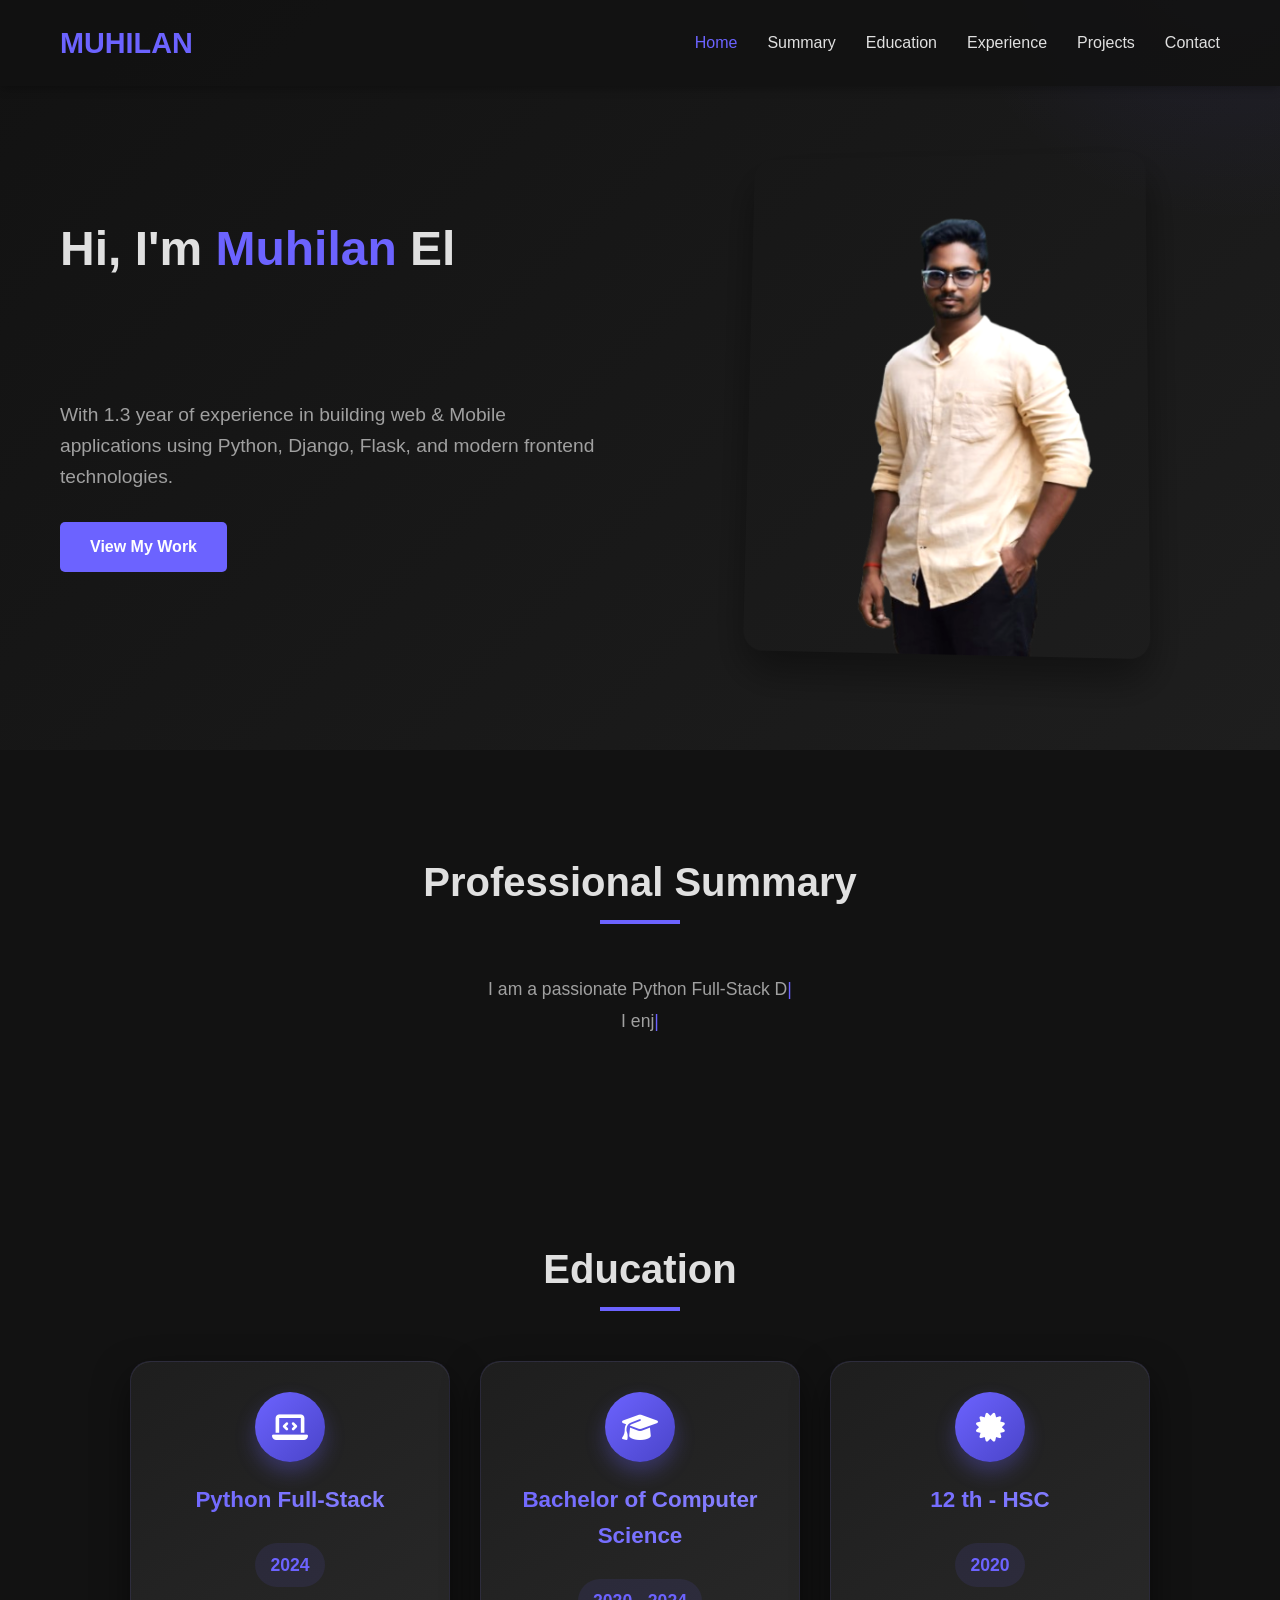
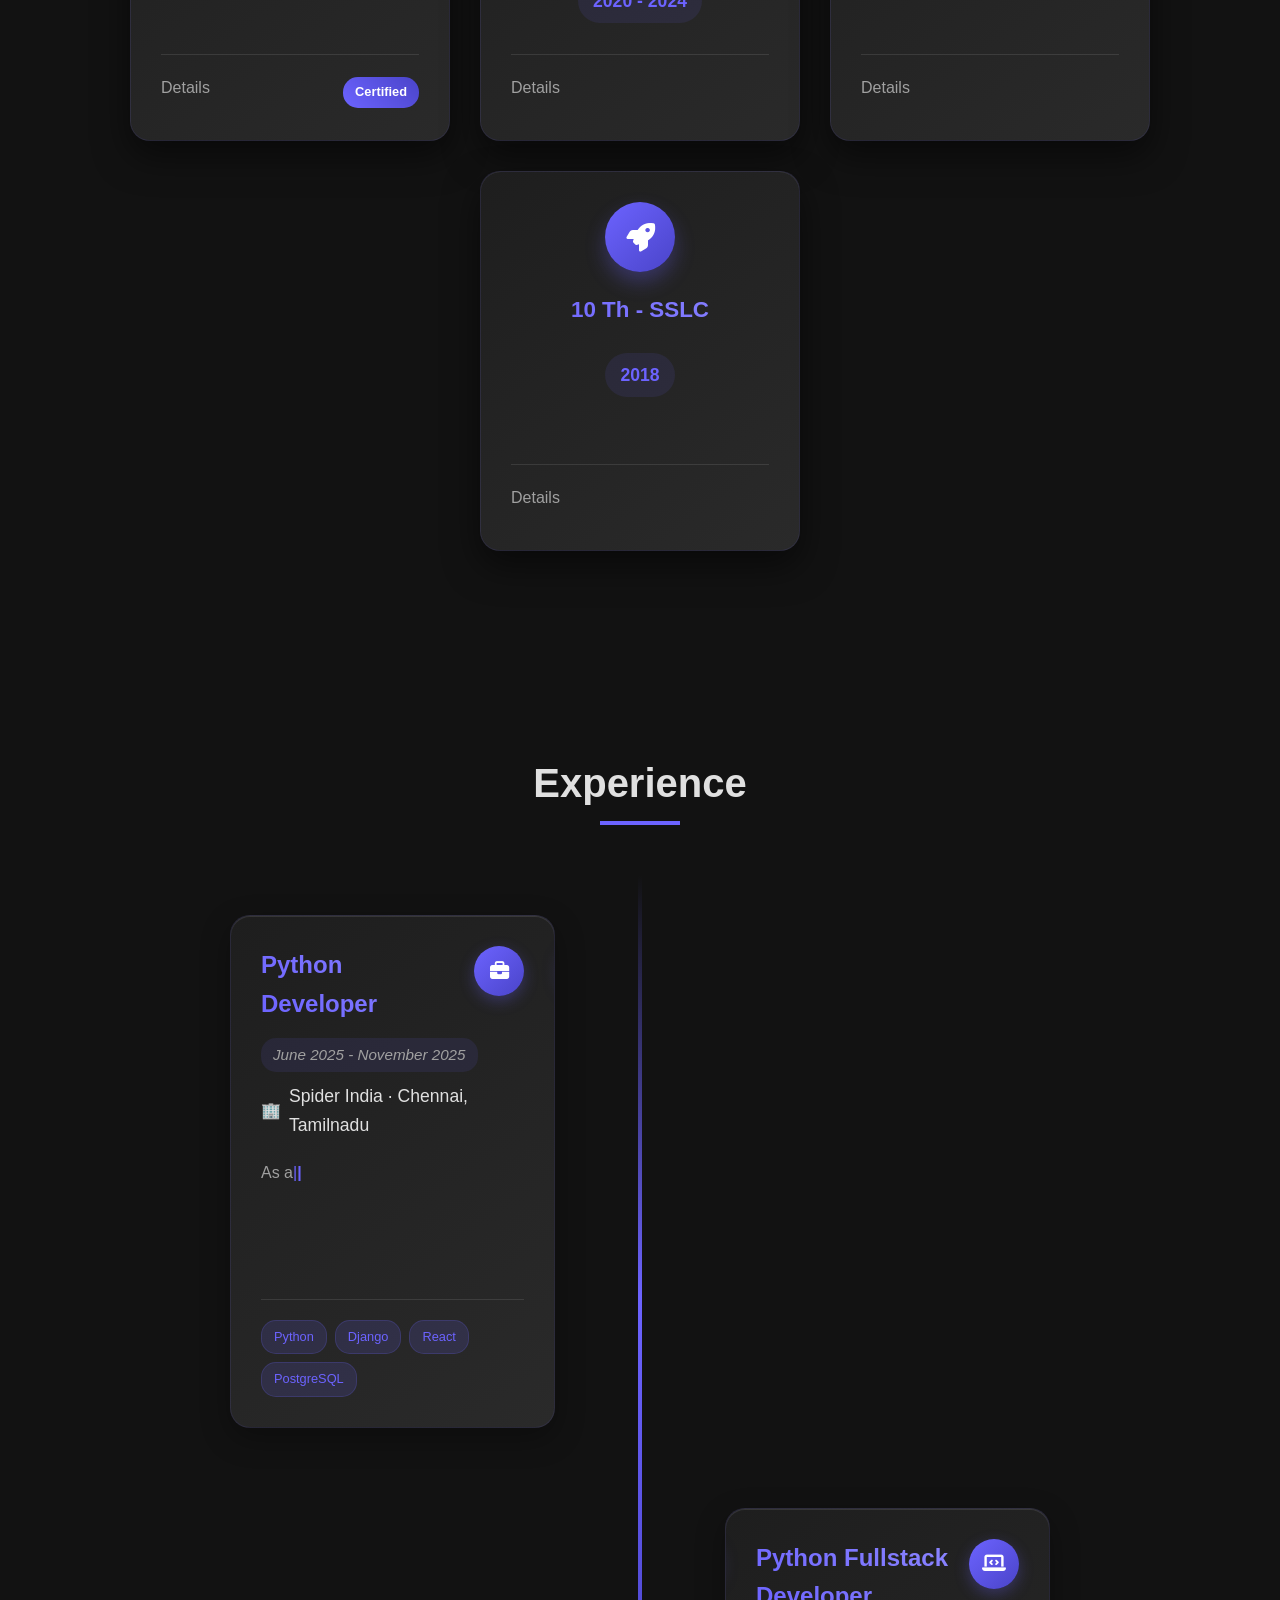
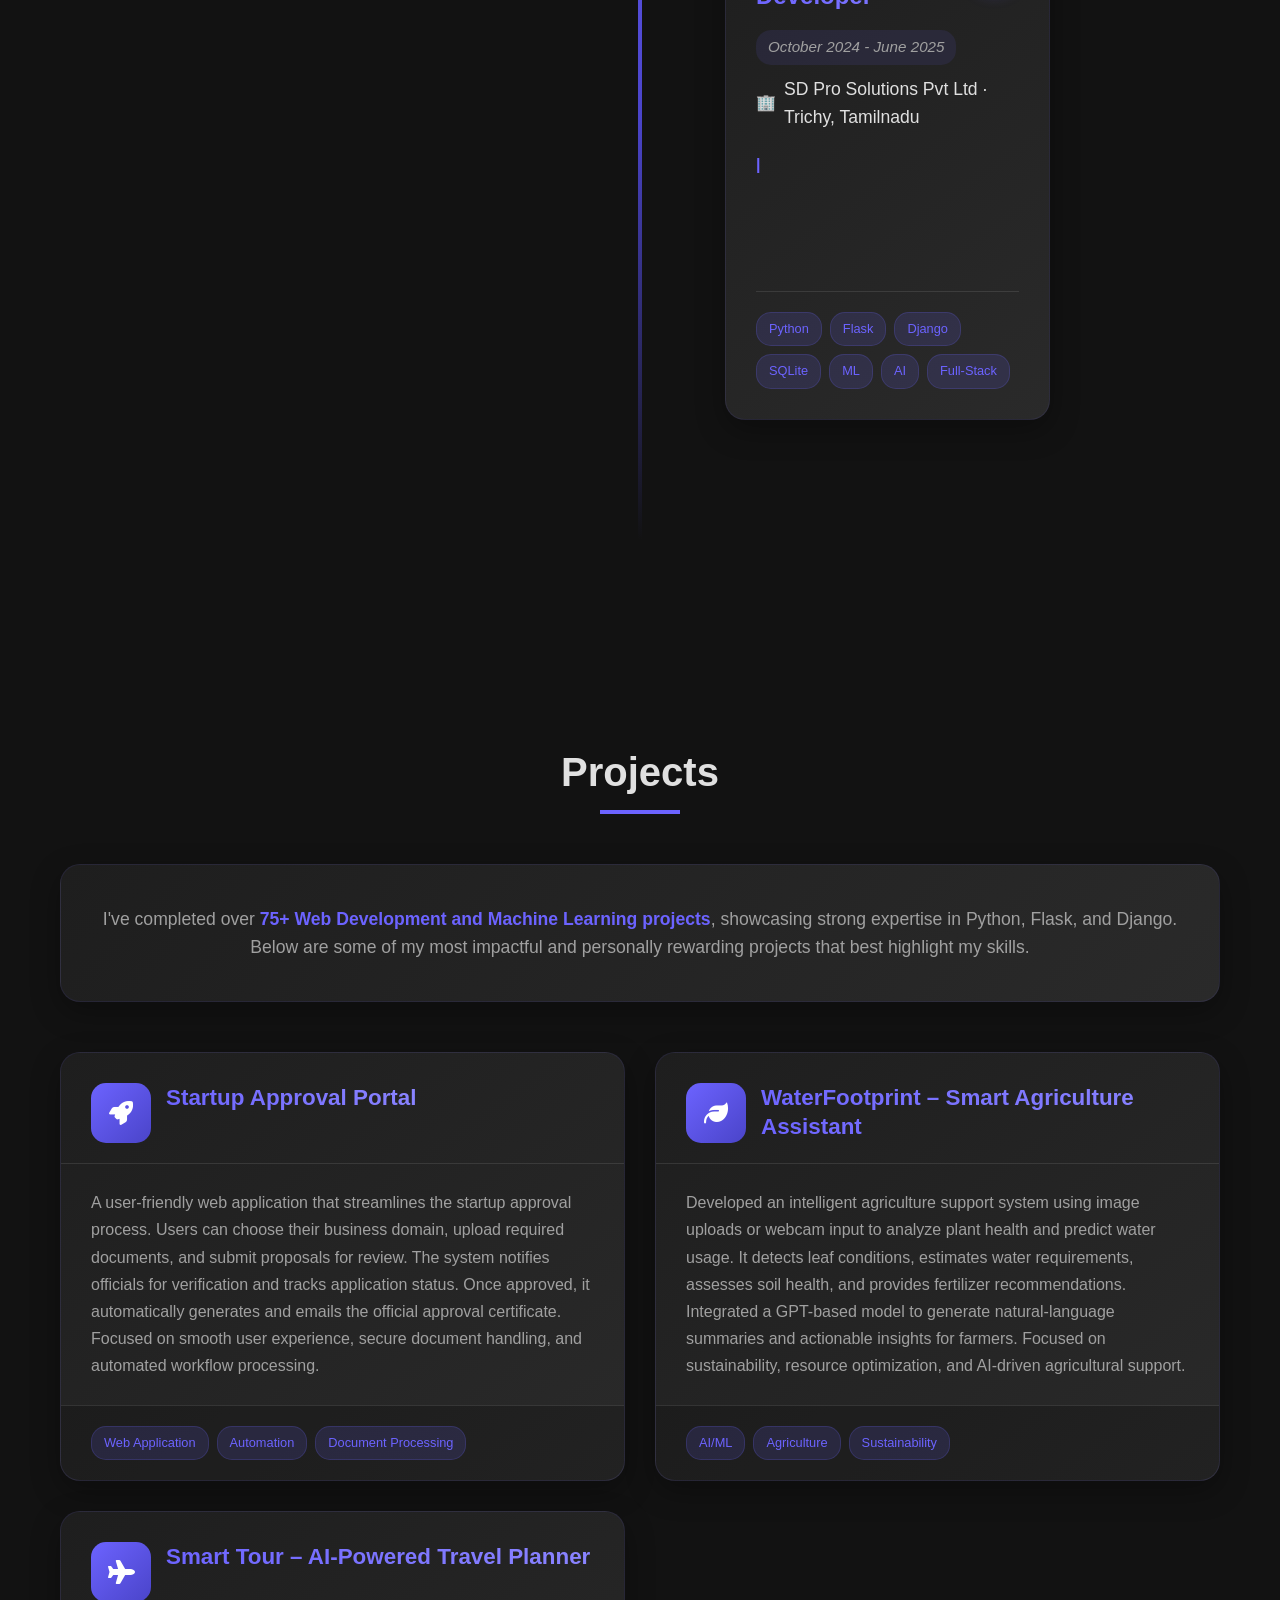
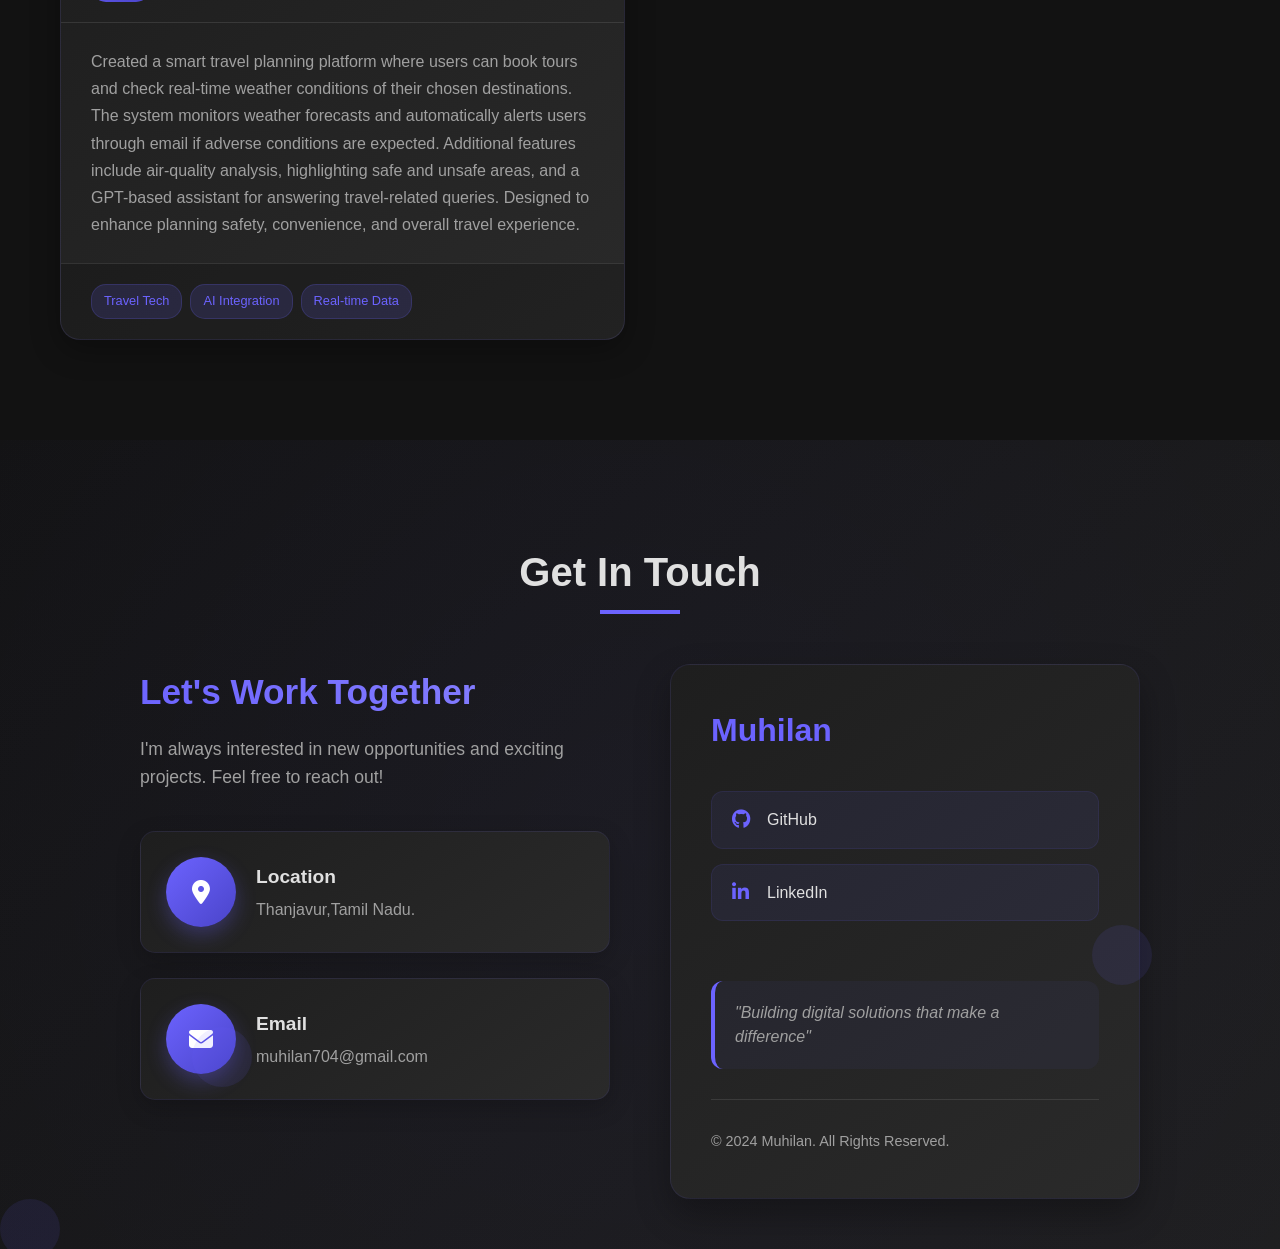
==== commit f4eaf9ab: "Update index.html" ====
--- a/index.html
+++ b/index.html
@@ -3,7 +3,7 @@
 <head>
     <meta charset="UTF-8">
     <meta name="viewport" content="width=device-width, initial-scale=1.0">
-    <title>Muhilan - Python Full-Stack Developer</title>
+    <title>Muhilan - Python Developer</title>
     <link rel="stylesheet" href="https://cdnjs.cloudflare.com/ajax/libs/font-awesome/6.4.0/css/all.min.css">
     <link rel="stylesheet" href="style.css">
 </head>
@@ -362,7 +362,7 @@
                         </div>
                         <div class="contact-details">
                             <h4>Email</h4>
-                            <p>muhilan704@example.com</p>
+                            <p>muhilan704@gmail.com</p>
                         </div>
                     </div>
                     
@@ -403,3 +403,4 @@
     <script src="script.js"></script>
 </body>
 </html>
+
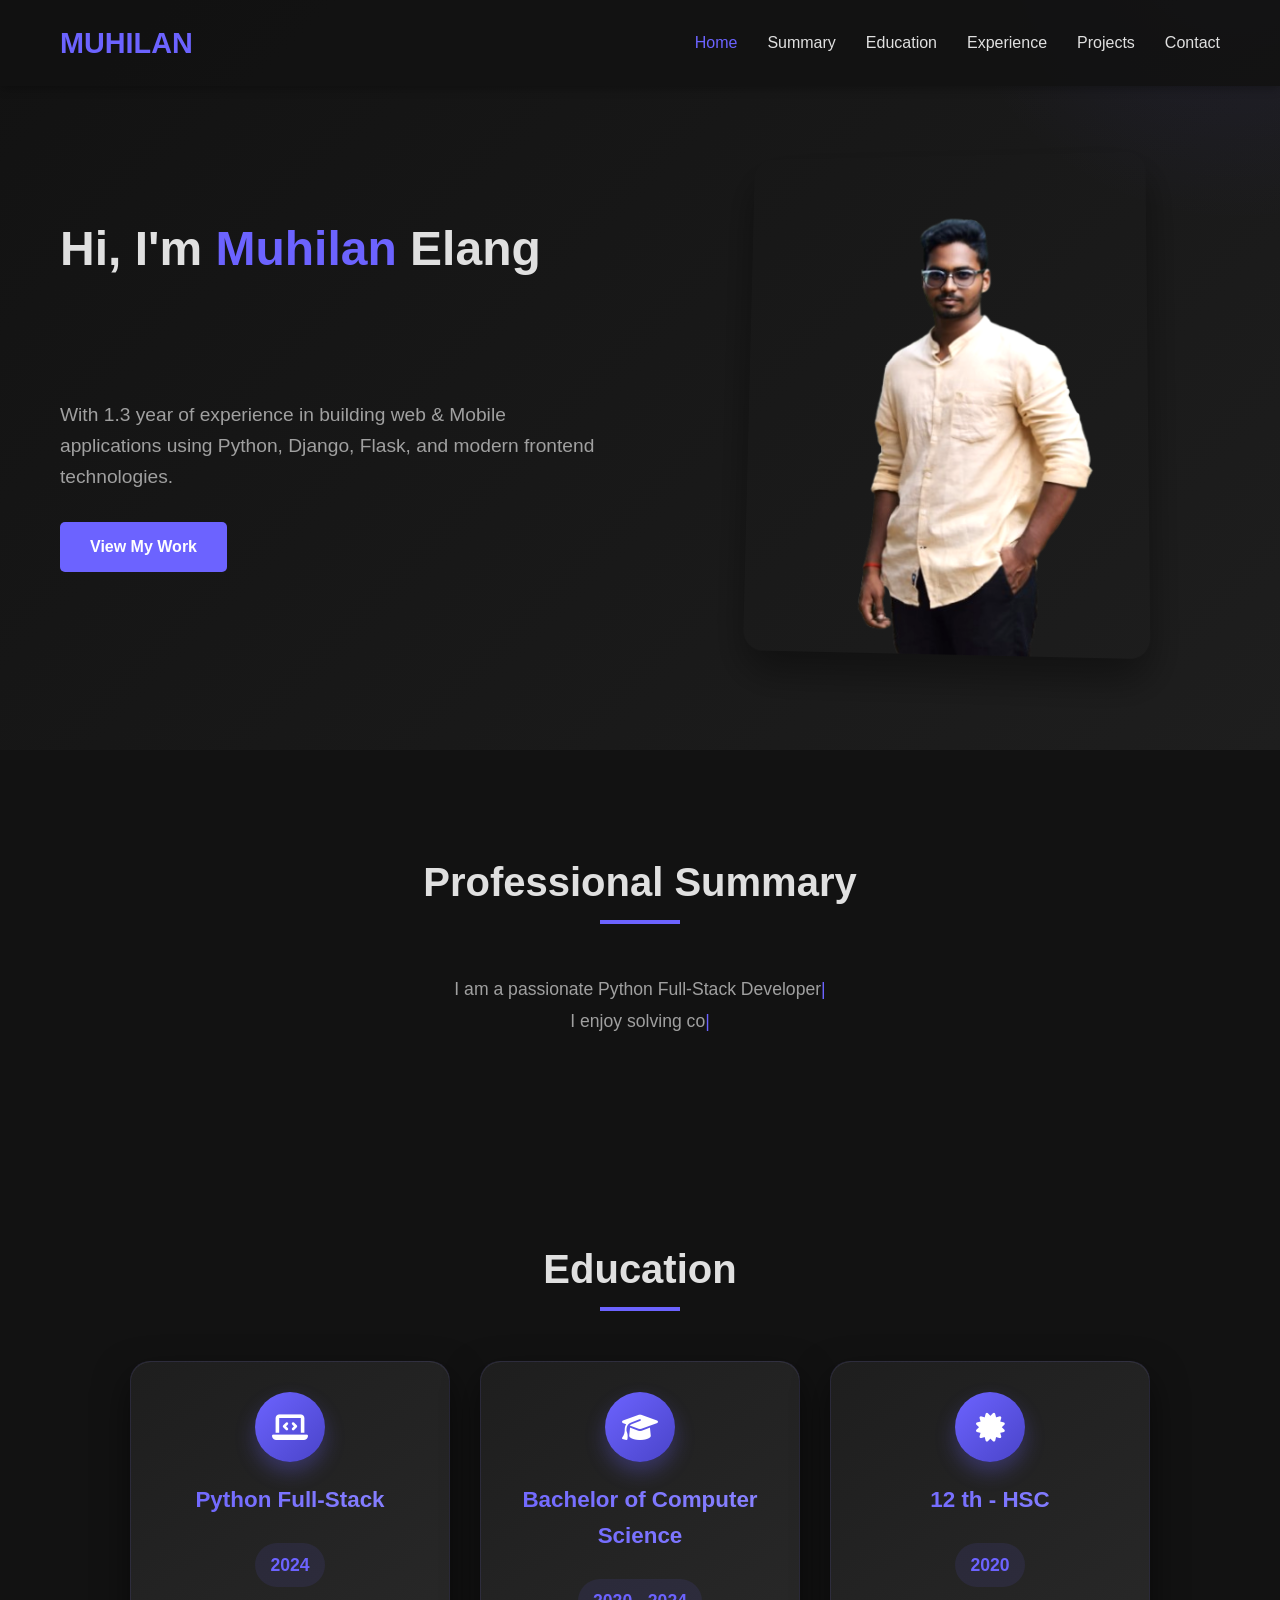
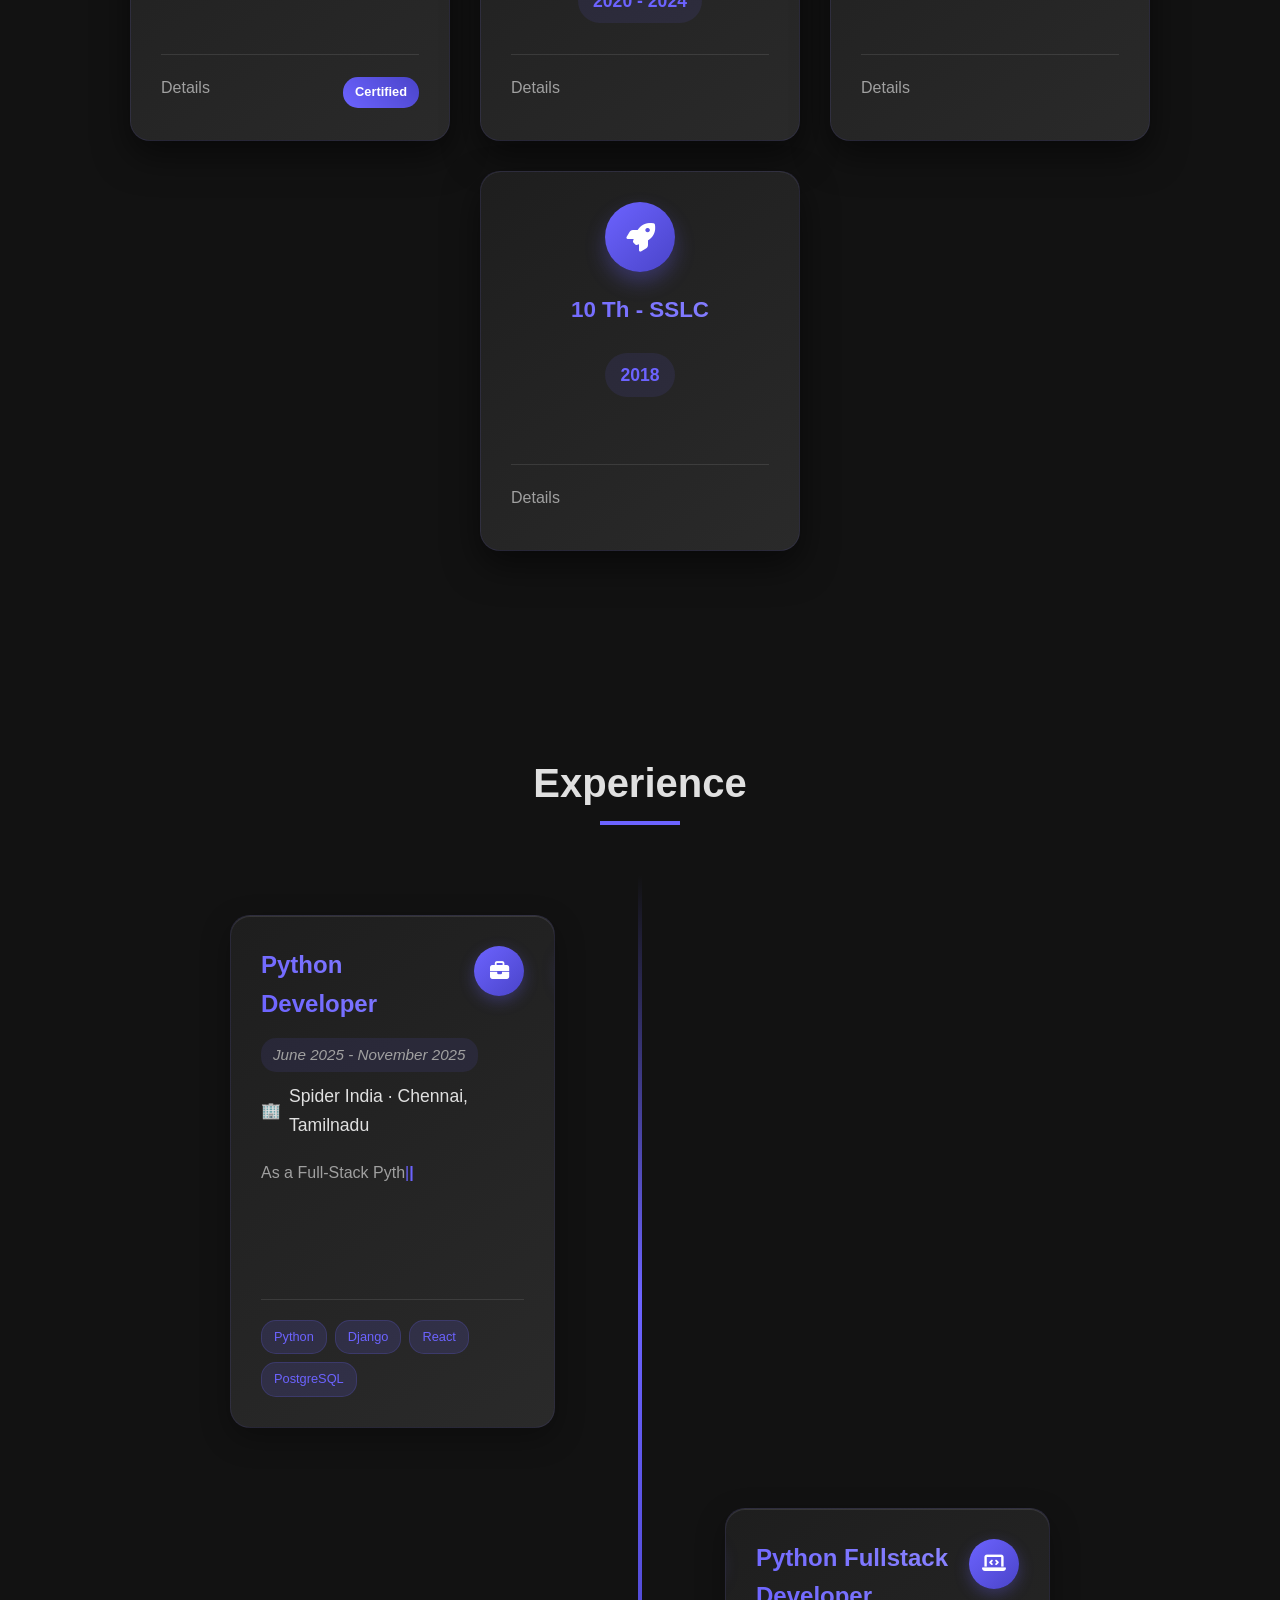
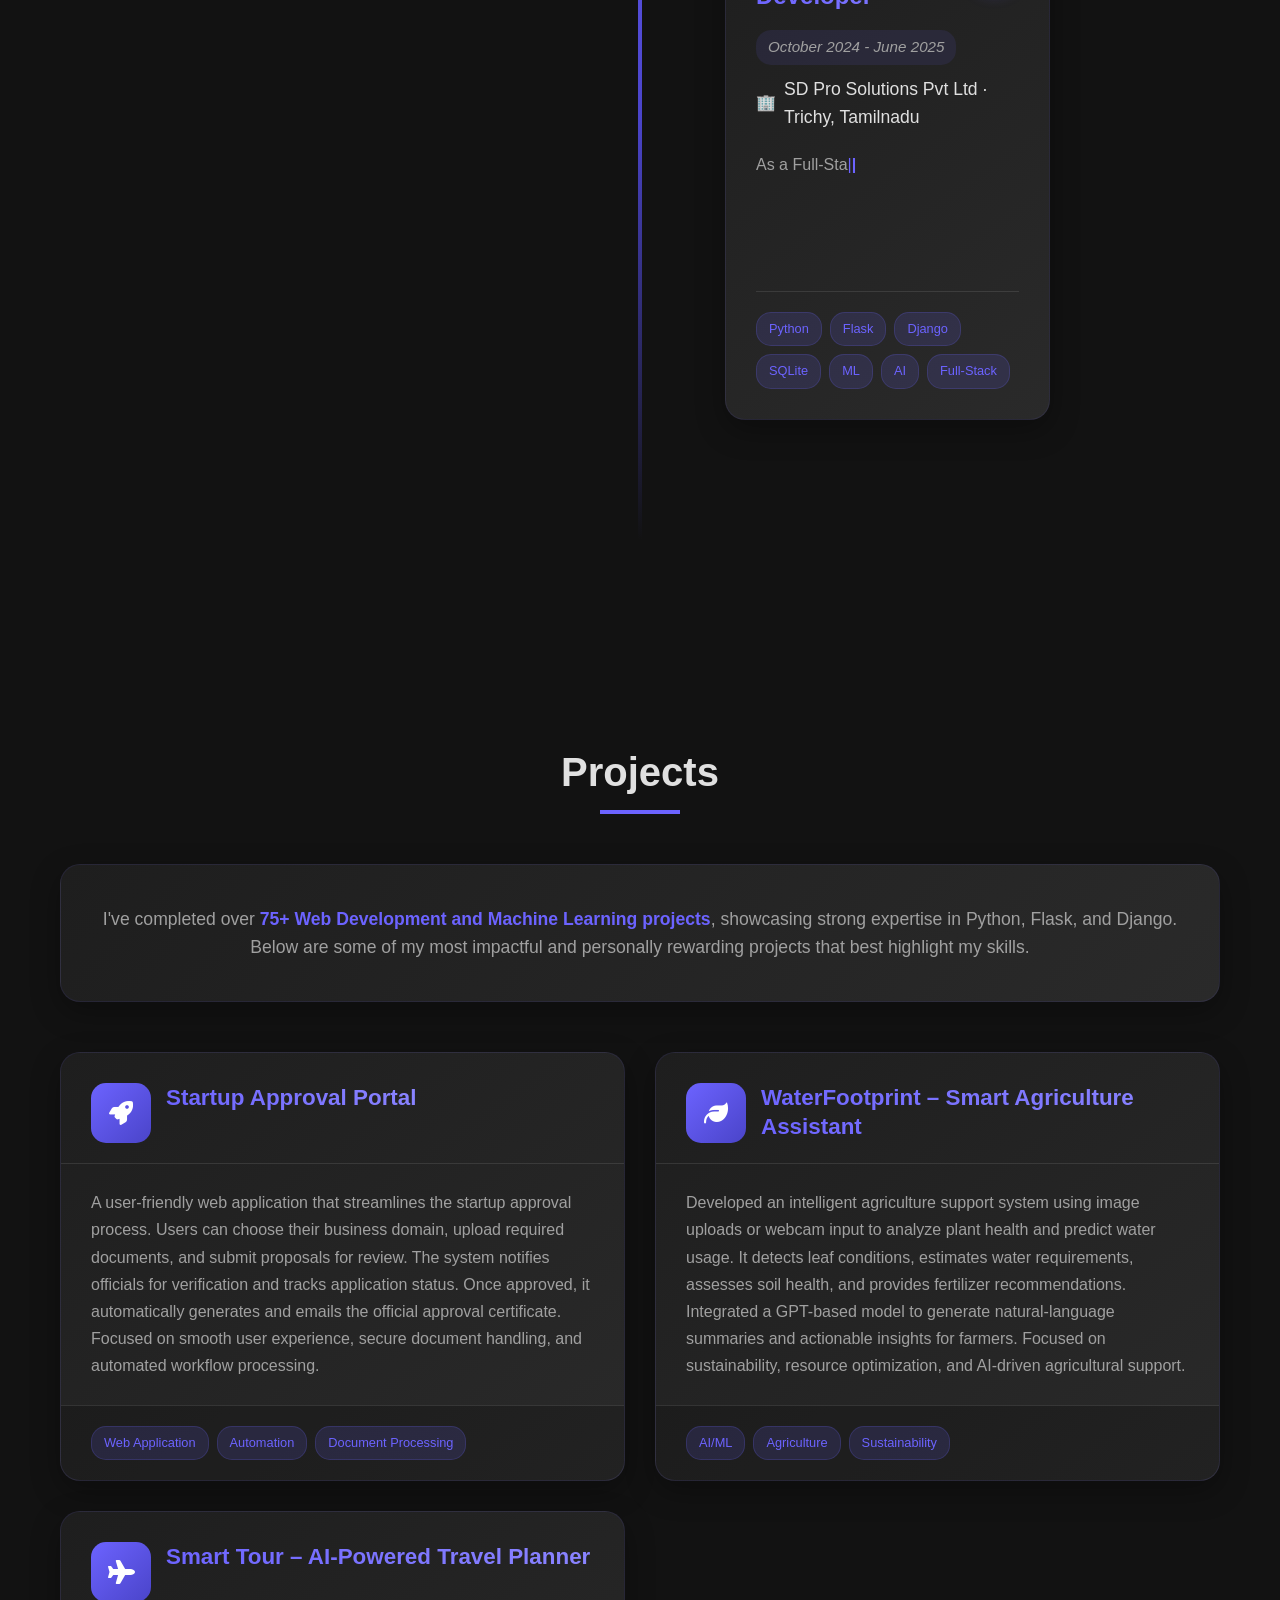
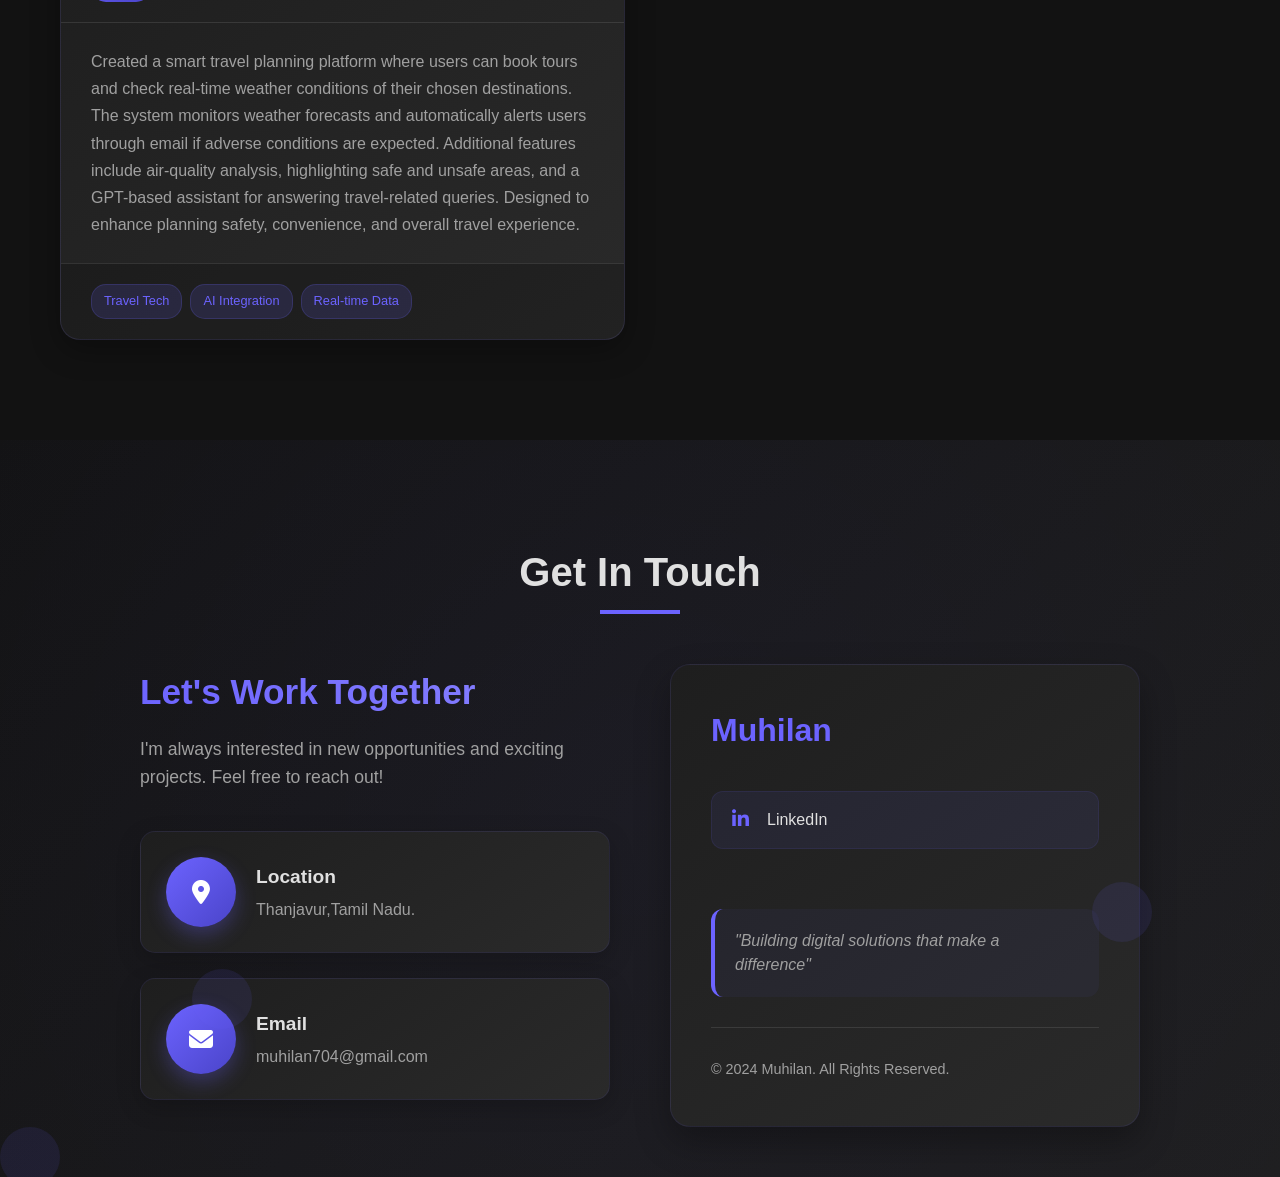
==== commit 3feee4d3: "Update index.html" ====
--- a/index.html
+++ b/index.html
@@ -377,10 +377,6 @@
                     </div>
                     
                     <div class="social-links">
-                        <a href="https://github.com/Muhilan12" class="social-link">
-                            <i class="fab fa-github"></i>
-                            <span>GitHub</span>
-                        </a>
                         <a href="https://www.linkedin.com/in/muhilan-elangovan-1a206a245/" class="social-link">
                             <i class="fab fa-linkedin-in"></i>
                             <span>LinkedIn</span>
@@ -404,3 +400,4 @@
 </body>
 </html>
 
+
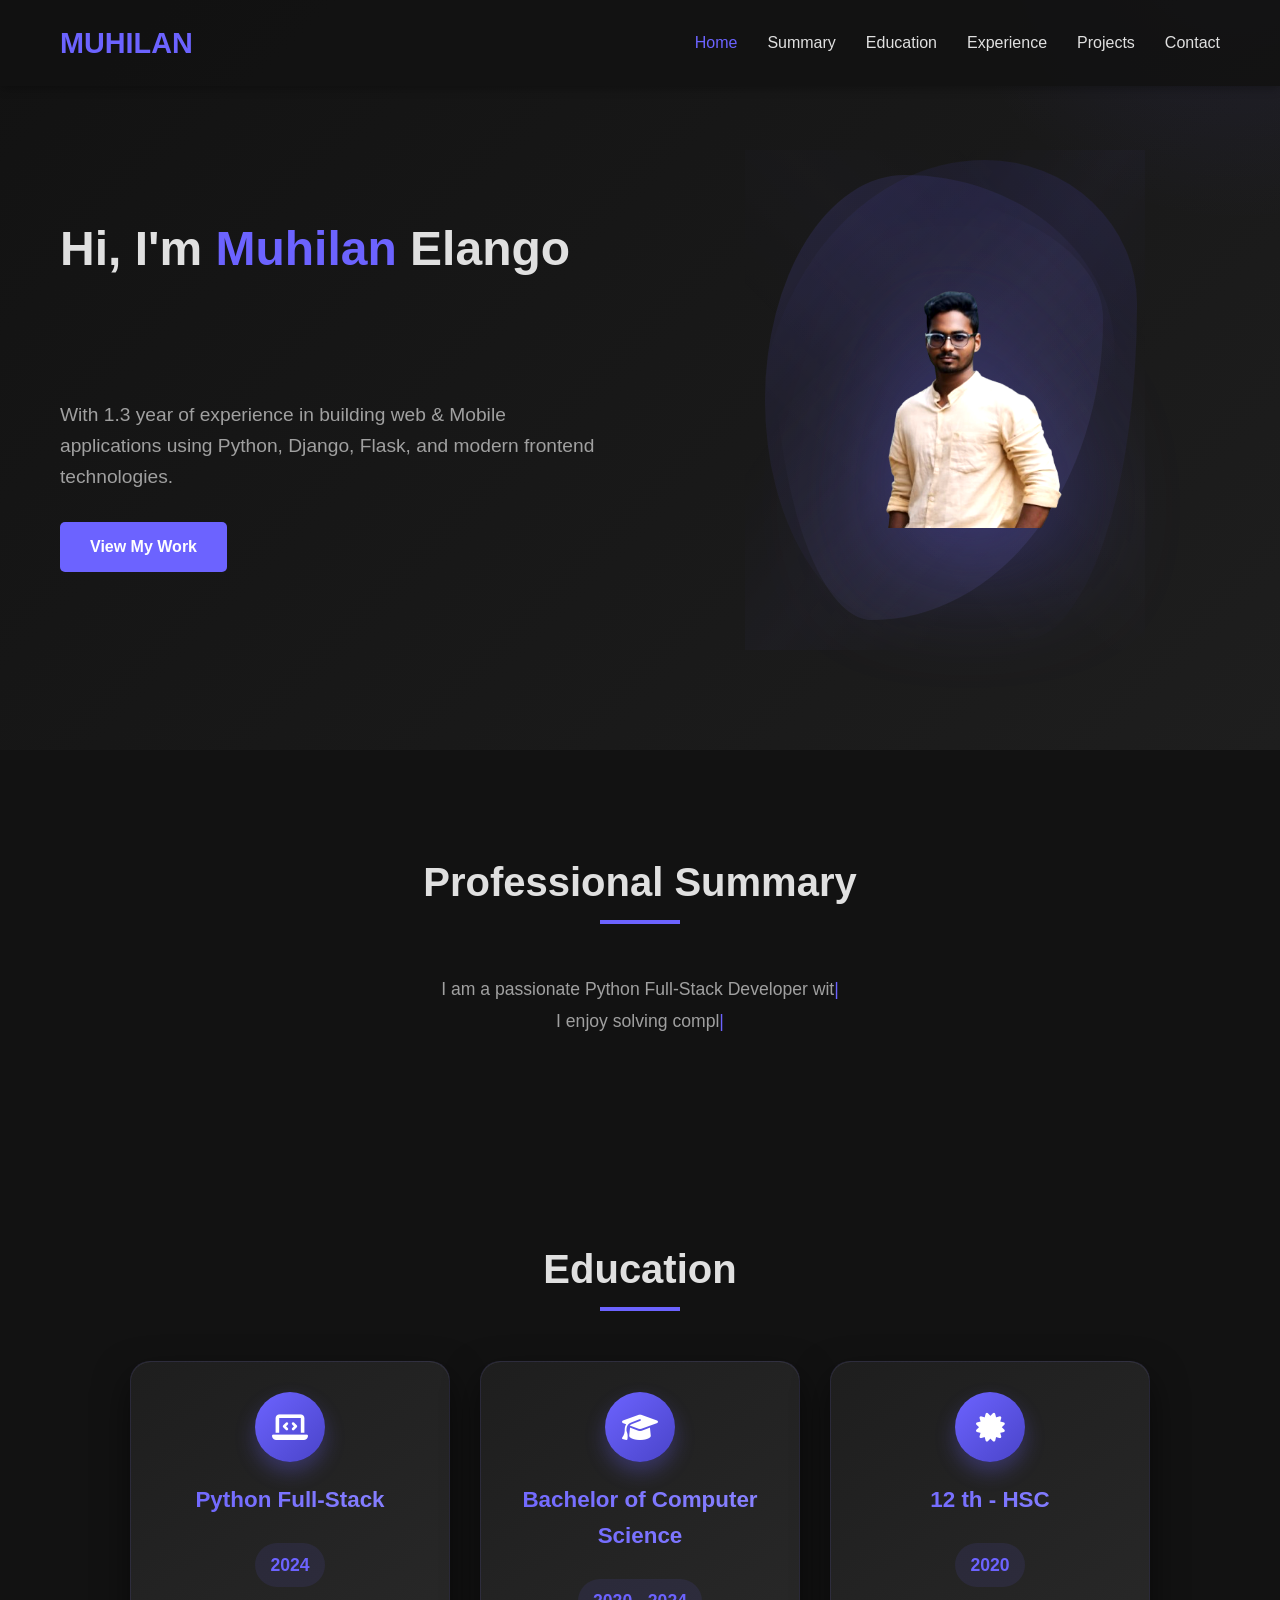
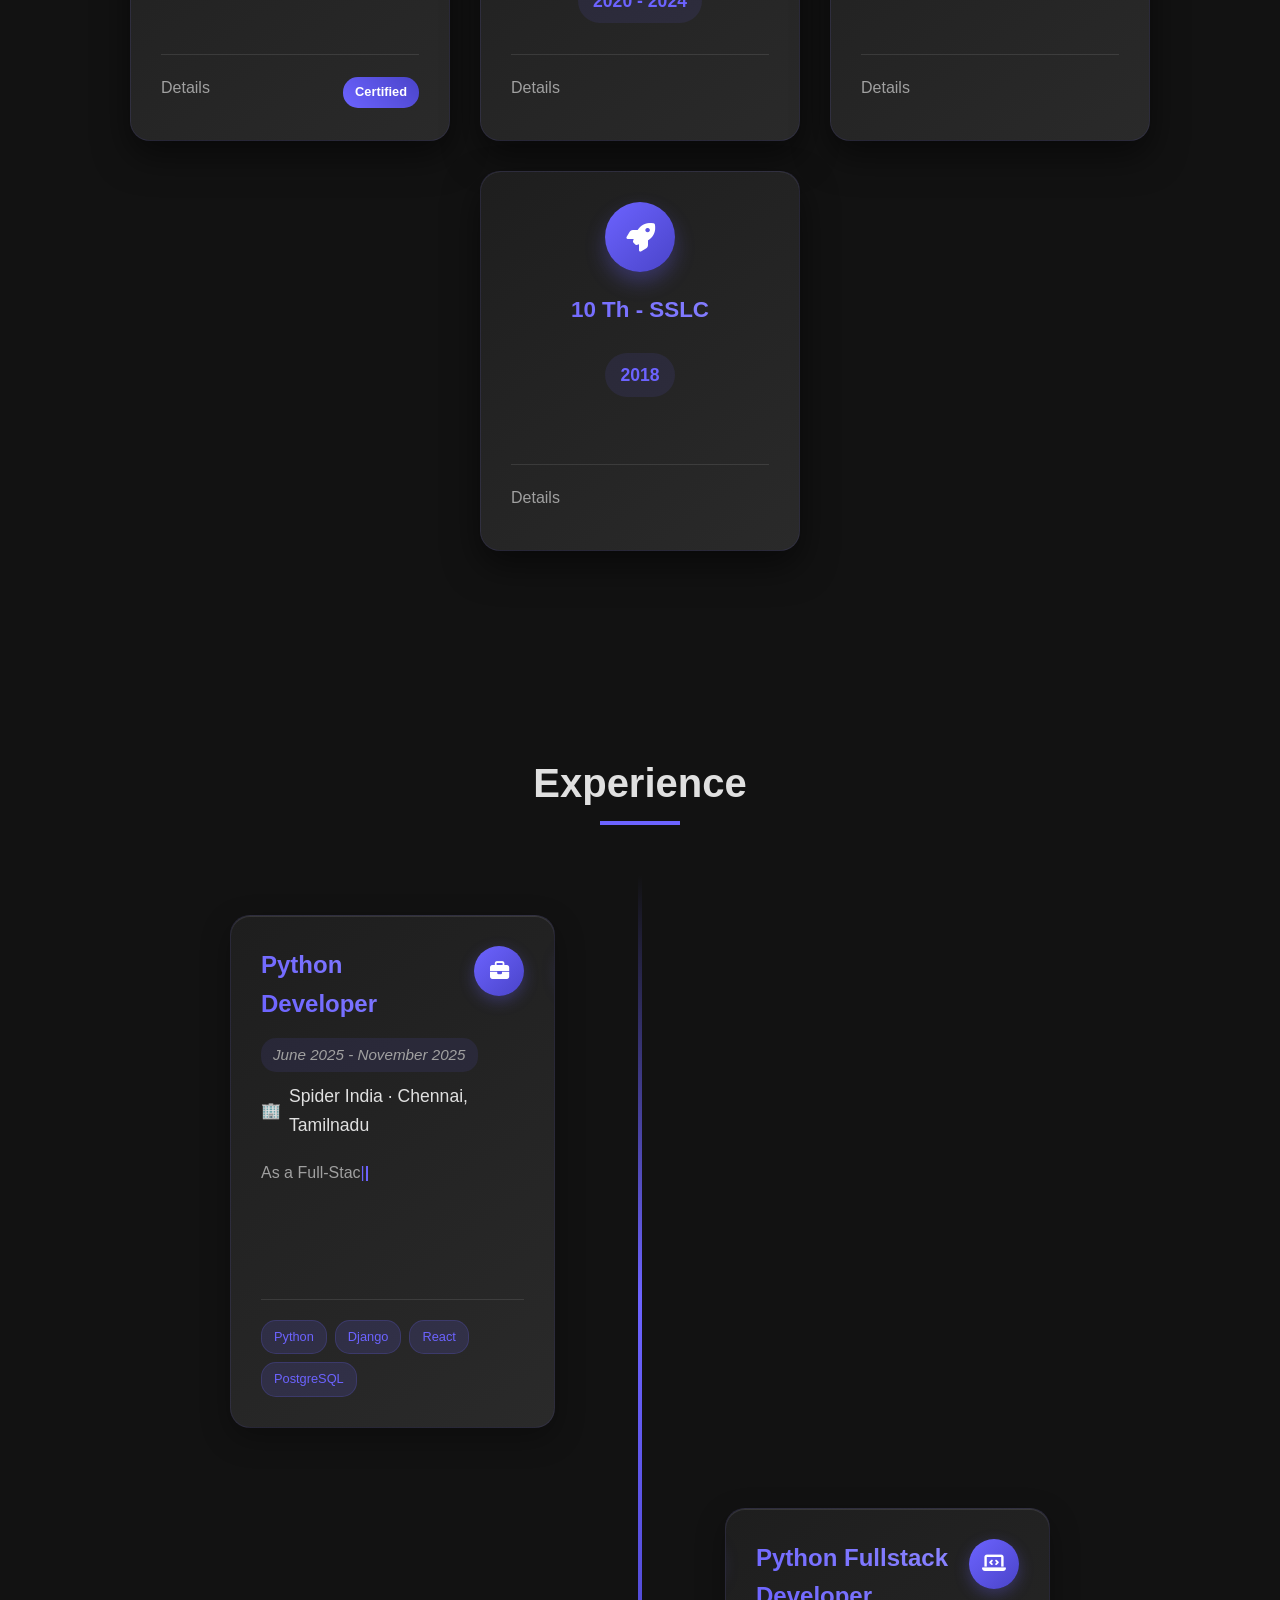
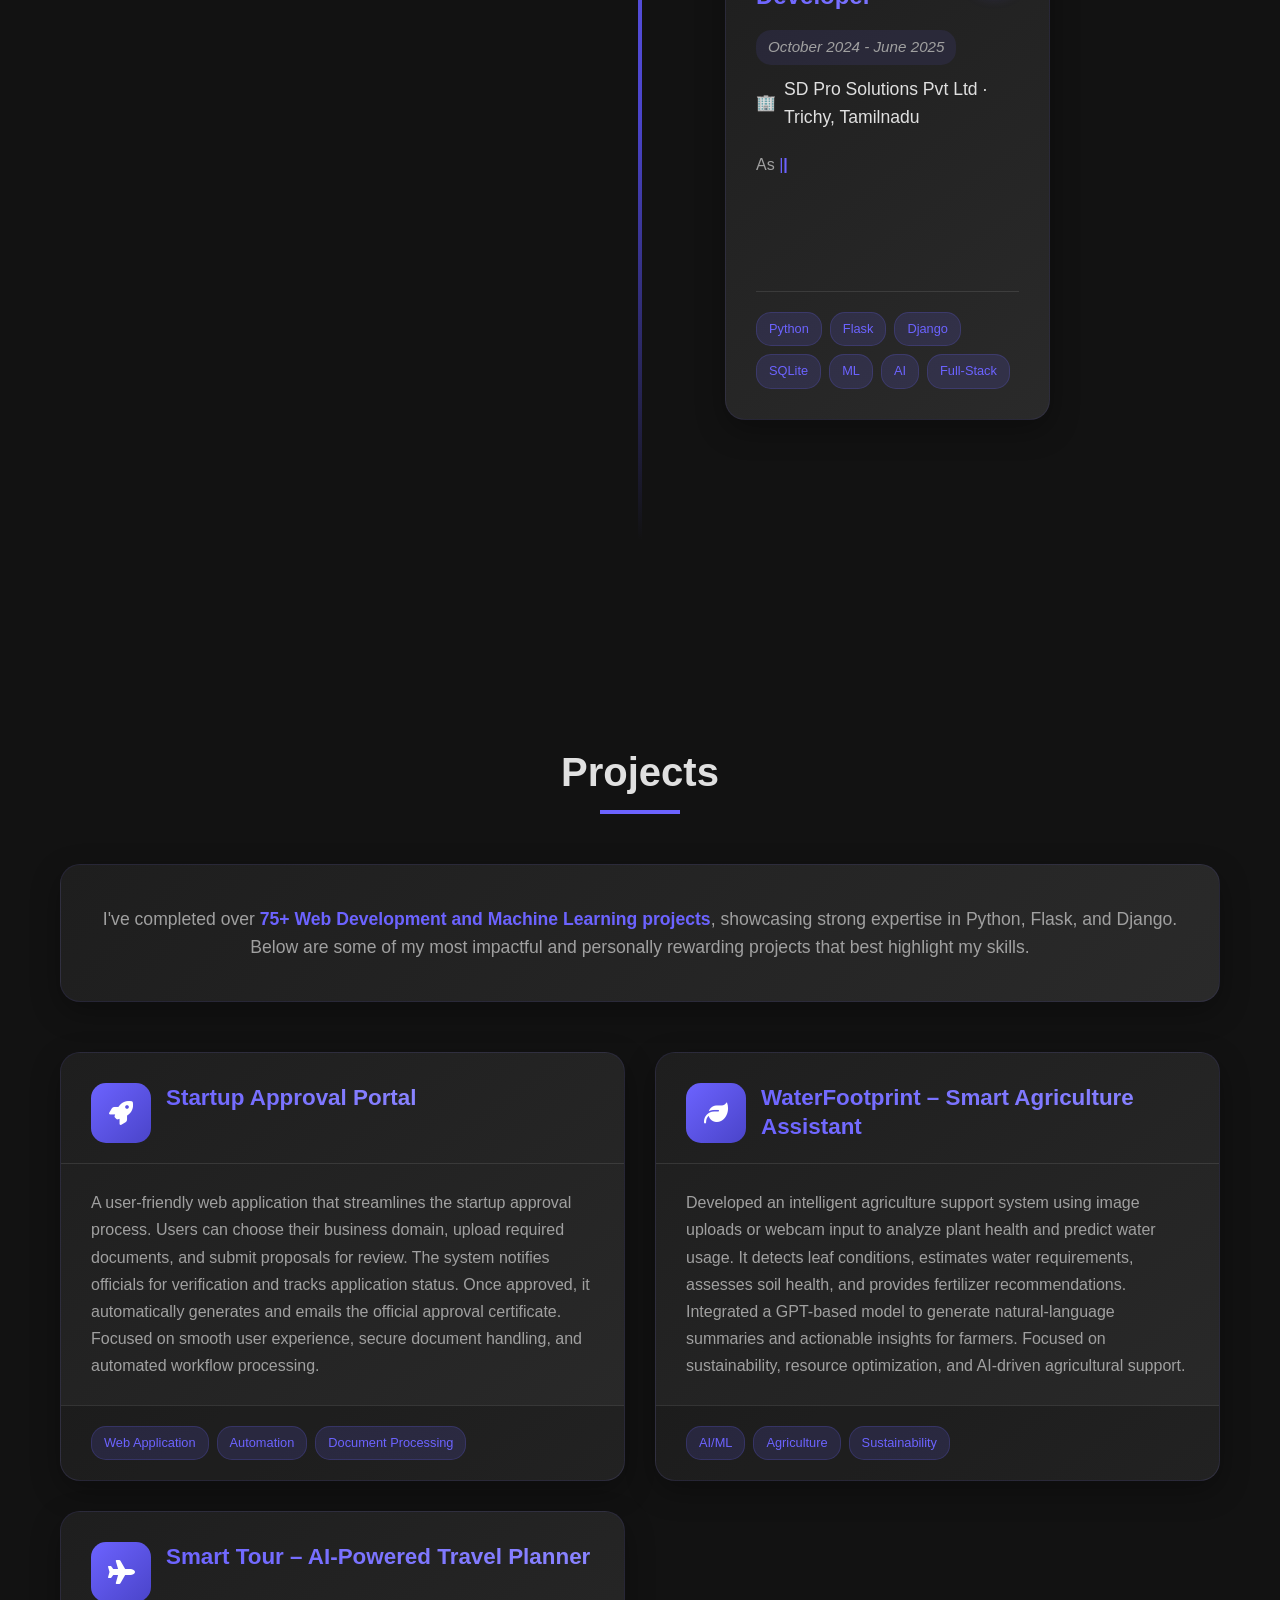
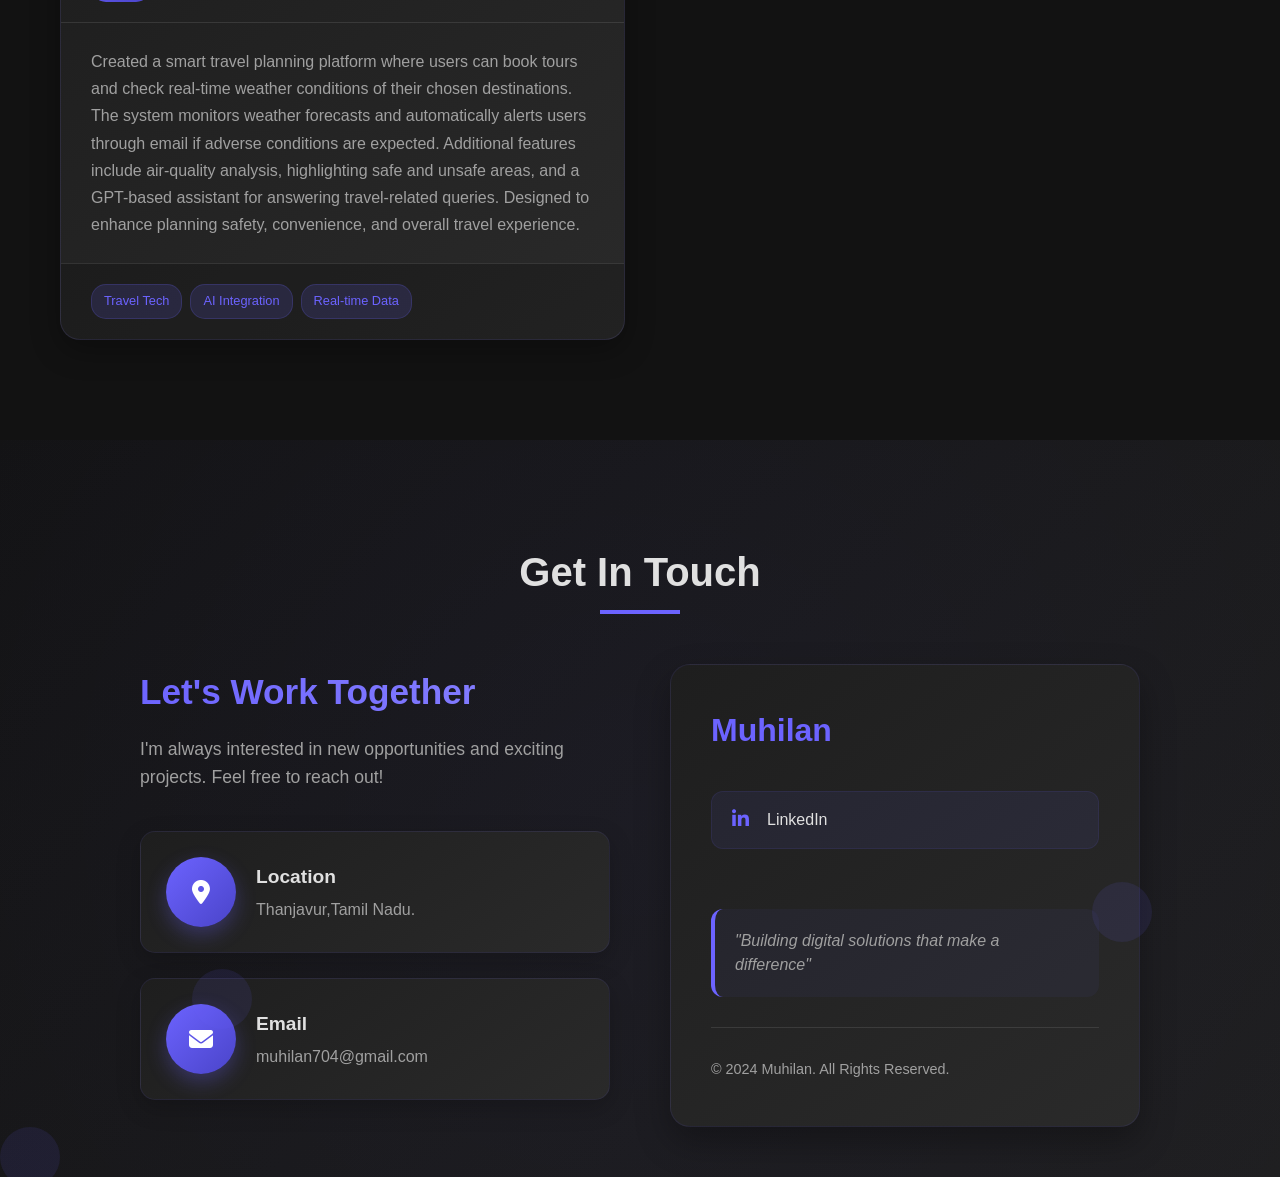
==== commit f4b43b5a: "Update index.html" ====
--- a/index.html
+++ b/index.html
@@ -35,14 +35,41 @@
                     <p>With 1.3 year of experience in building web & Mobile applications using Python, Django, Flask, and modern frontend technologies.</p>
                     <a href="#projects" class="btn">View My Work</a>
                 </div>
-                <div class="hero-image">
-                    <div class="image-container">
-                        <img src="img/pic.png" alt="Muhilan" class="profile-img">
-
-                        <div class="image-border"></div>
-                        
-                    </div>
-                </div>
+               <div class="hero-image">
+    <div class="image-layout">
+        <!-- Main Image Layer -->
+        <div class="image-main">
+            <img src="img/pic.png" alt="Muhilan" class="profile-img">
+        </div>
+        
+        <!-- Liquid Layers -->
+        <div class="liquid-layer liquid-1"></div>
+        <div class="liquid-layer liquid-2"></div>
+        <div class="liquid-layer liquid-3"></div>
+        
+        <!-- Energy Waves -->
+        <div class="energy-wave wave-1"></div>
+        <div class="energy-wave wave-2"></div>
+        <div class="energy-wave wave-3"></div>
+        
+        <!-- Holographic Effect -->
+        <div class="holographic-overlay"></div>
+        
+        <!-- Digital Particles -->
+        <div class="digital-particles">
+            <div class="particle particle-1"></div>
+            <div class="particle particle-2"></div>
+            <div class="particle particle-3"></div>
+            <div class="particle particle-4"></div>
+            <div class="particle particle-5"></div>
+        </div>
+        
+        <!-- Light Trails -->
+        <div class="light-trail trail-1"></div>
+        <div class="light-trail trail-2"></div>
+        <div class="light-trail trail-3"></div>
+    </div>
+</div>
             </div>
         </div>
     </section>
@@ -401,3 +428,4 @@
 </html>
 
 
+
--- a/style.css
+++ b/style.css
@@ -200,112 +200,468 @@
     left: 100%;
 }
 
+
+
+
+
+
 .hero-image {
     flex: 1;
     display: flex;
     justify-content: center;
-    position: relative;
-}
-
-.image-container {
+    align-items: center;
+    position: relative;
+}
+
+.image-layout {
     position: relative;
     width: 400px;
     height: 500px;
-    overflow: hidden;
-    border-radius: 20px;
-    box-shadow: 0 20px 40px rgba(0, 0, 0, 0.4);
-    transform: perspective(1000px) rotateY(-5deg) rotateX(5deg);
-    transition: transform 0.5s ease, box-shadow 0.5s ease;
-}
-
-.image-container:hover {
-    transform: perspective(1000px) rotateY(0) rotateX(0) scale(1.05);
-    box-shadow: 0 30px 60px rgba(108, 99, 255, 0.3);
+    display: flex;
+    justify-content: center;
+    align-items: center;
+}
+
+/* Main Image - Full Display */
+.image-main {
+    position: relative;
+    z-index: 20;
+    filter: 
+        drop-shadow(0 30px 60px rgba(108, 99, 255, 0.4))
+        contrast(1.1)
+        saturate(1.05);
+    transition: all 0.8s cubic-bezier(0.25, 0.46, 0.45, 0.94);
+    animation: imageBreath 12s ease-in-out infinite;
 }
 
 .profile-img {
-    width: 100%;
-    height: 100%;
-    object-fit: cover;
-    transition: transform 0.5s ease;
-}
-
-.image-container:hover .profile-img {
-    transform: scale(1.1);
-}
-
-.image-border {
+    width: 320px;
+    height: 420px;
+    object-fit: contain;
+    display: block;
+    position: relative;
+    z-index: 25;
+    mix-blend-mode: normal;
+    transition: all 0.6s ease;
+    clip-path: polygon(
+        0% 0%, 100% 0%, 100% 100%, 0% 100%
+    );
+}
+
+@keyframes imageBreath {
+    0%, 100% {
+        transform: 
+            scale(1) 
+            translateY(0px) 
+            rotate(0deg);
+        filter: 
+            drop-shadow(0 30px 60px rgba(108, 99, 255, 0.4))
+            contrast(1.1)
+            saturate(1.05);
+    }
+    33% {
+        transform: 
+            scale(1.02) 
+            translateY(-8px) 
+            rotate(0.3deg);
+        filter: 
+            drop-shadow(0 35px 70px rgba(108, 99, 255, 0.5))
+            contrast(1.15)
+            saturate(1.1);
+    }
+    66% {
+        transform: 
+            scale(0.98) 
+            translateY(5px) 
+            rotate(-0.2deg);
+        filter: 
+            drop-shadow(0 25px 55px rgba(108, 99, 255, 0.35))
+            contrast(1.08)
+            saturate(1.02);
+    }
+}
+
+.image-main:hover {
+    transform: scale(1.05);
+    filter: 
+        drop-shadow(0 40px 80px rgba(108, 99, 255, 0.6))
+        contrast(1.2)
+        saturate(1.15);
+}
+
+/* Liquid Layers - Organic Shapes */
+.liquid-layer {
+    position: absolute;
+    z-index: 5;
+    background: linear-gradient(45deg, var(--primary), var(--secondary));
+    opacity: 0.15;
+    mix-blend-mode: overlay;
+    animation: liquidFlow 20s ease-in-out infinite;
+    border-radius: 40% 60% 60% 40% / 50% 40% 60% 50%;
+}
+
+.liquid-1 {
+    width: 350px;
+    height: 450px;
+    top: 5%;
+    left: 5%;
+    animation-delay: 0s;
+    background: linear-gradient(135deg, var(--primary), transparent 70%);
+}
+
+.liquid-2 {
+    width: 380px;
+    height: 480px;
+    top: 2%;
+    left: 3%;
+    animation-delay: 7s;
+    background: linear-gradient(225deg, var(--secondary), transparent 70%);
+    border-radius: 60% 40% 30% 70% / 60% 30% 70% 40%;
+}
+
+.liquid-3 {
+    width: 330px;
+    height: 430px;
+    top: 8%;
+    left: 7%;
+    animation-delay: 14s;
+    background: linear-gradient(315deg, #8b85ff, transparent 70%);
+    border-radius: 30% 70% 70% 30% / 30% 30% 70% 70%;
+}
+
+@keyframes liquidFlow {
+    0%, 100% {
+        transform: 
+            translate(0, 0) 
+            rotate(0deg) 
+            scale(1);
+        border-radius: 40% 60% 60% 40% / 50% 40% 60% 50%;
+        opacity: 0.15;
+    }
+    25% {
+        transform: 
+            translate(15px, -20px) 
+            rotate(5deg) 
+            scale(1.1);
+        border-radius: 60% 40% 30% 70% / 60% 30% 70% 40%;
+        opacity: 0.2;
+    }
+    50% {
+        transform: 
+            translate(-10px, 15px) 
+            rotate(-3deg) 
+            scale(0.95);
+        border-radius: 30% 70% 70% 30% / 30% 30% 70% 70%;
+        opacity: 0.1;
+    }
+    75% {
+        transform: 
+            translate(20px, 10px) 
+            rotate(2deg) 
+            scale(1.05);
+        border-radius: 50% 50% 50% 50% / 60% 40% 60% 40%;
+        opacity: 0.18;
+    }
+}
+
+/* Energy Waves */
+.energy-wave {
+    position: absolute;
+    z-index: 10;
+    background: linear-gradient(90deg, transparent, var(--primary), transparent);
+    opacity: 0;
+    animation: wavePulse 6s ease-in-out infinite;
+    mix-blend-mode: screen;
+}
+
+.wave-1 {
+    width: 400px;
+    height: 3px;
+    top: 20%;
+    left: 0;
+    animation-delay: 0s;
+    filter: blur(1px);
+}
+
+.wave-2 {
+    width: 380px;
+    height: 2px;
+    top: 50%;
+    left: 10px;
+    animation-delay: 2s;
+    filter: blur(0.5px);
+}
+
+.wave-3 {
+    width: 420px;
+    height: 4px;
+    top: 80%;
+    left: -10px;
+    animation-delay: 4s;
+    filter: blur(1.5px);
+}
+
+@keyframes wavePulse {
+    0%, 100% {
+        transform: translateX(-100%);
+        opacity: 0;
+    }
+    10% {
+        opacity: 0.8;
+    }
+    50% {
+        opacity: 0.4;
+    }
+    90% {
+        opacity: 0.6;
+    }
+    100% {
+        transform: translateX(100%);
+        opacity: 0;
+    }
+}
+
+/* Holographic Overlay */
+.holographic-overlay {
     position: absolute;
     top: 0;
     left: 0;
     width: 100%;
     height: 100%;
-    border: 3px solid var(--primary);
-    border-radius: 20px;
-    opacity: 0;
-    transition: opacity 0.5s ease, transform 0.5s ease;
-    transform: scale(1.05);
-}
-
-.image-container:hover .image-border {
-    opacity: 1;
-    transform: scale(1);
-}
-
-.floating-elements {
+    z-index: 15;
+    background: 
+        linear-gradient(125deg, transparent 30%, rgba(108, 99, 255, 0.1) 50%, transparent 70%),
+        linear-gradient(45deg, transparent 40%, rgba(139, 133, 255, 0.05) 60%, transparent 80%);
+    mix-blend-mode: overlay;
+    opacity: 0.3;
+    animation: hologramShift 8s ease-in-out infinite;
+}
+
+@keyframes hologramShift {
+    0%, 100% {
+        background-position: 0% 0%, 100% 100%;
+        opacity: 0.3;
+    }
+    50% {
+        background-position: 100% 100%, 0% 0%;
+        opacity: 0.5;
+    }
+}
+
+/* Digital Particles */
+.digital-particles {
     position: absolute;
     top: 0;
     left: 0;
     width: 100%;
     height: 100%;
+    z-index: 18;
     pointer-events: none;
 }
 
-.element {
+.particle {
     position: absolute;
-    width: 50px;
-    height: 50px;
-    background-color: var(--primary);
-    border-radius: 10px;
-    display: flex;
-    align-items: center;
-    justify-content: center;
-    color: white;
-    font-size: 1.5rem;
-    box-shadow: 0 5px 15px rgba(108, 99, 255, 0.4);
-    animation: float 6s ease-in-out infinite;
-    opacity: 0.8;
-}
-
-.element-1 {
-    top: 10%;
-    left: -20px;
+    background: var(--primary);
+    border-radius: 1px;
+    opacity: 0;
+    animation: particleFloat 15s linear infinite;
+}
+
+.particle-1 {
+    width: 3px;
+    height: 3px;
+    top: 15%;
+    left: 10%;
     animation-delay: 0s;
 }
 
-.element-2 {
-    top: 40%;
-    right: -20px;
-    animation-delay: 1.5s;
-}
-
-.element-3 {
-    bottom: 20%;
-    left: -20px;
+.particle-2 {
+    width: 2px;
+    height: 2px;
+    top: 65%;
+    right: 15%;
     animation-delay: 3s;
 }
 
-.element-4 {
-    bottom: 10%;
-    right: -20px;
-    animation-delay: 4.5s;
-}
-
-@keyframes float {
-    0% { transform: translateY(0) rotate(0deg); }
-    50% { transform: translateY(-20px) rotate(10deg); }
-    100% { transform: translateY(0) rotate(0deg); }
-}
+.particle-3 {
+    width: 4px;
+    height: 1px;
+    bottom: 25%;
+    left: 20%;
+    animation-delay: 6s;
+}
+
+.particle-4 {
+    width: 1px;
+    height: 4px;
+    top: 35%;
+    right: 25%;
+    animation-delay: 9s;
+}
+
+.particle-5 {
+    width: 2px;
+    height: 2px;
+    bottom: 15%;
+    right: 10%;
+    animation-delay: 12s;
+}
+
+@keyframes particleFloat {
+    0% {
+        transform: translate(0, 0) rotate(0deg);
+        opacity: 0;
+    }
+    10% {
+        opacity: 0.8;
+    }
+    30% {
+        transform: translate(50px, -30px) rotate(90deg);
+        opacity: 0.6;
+    }
+    60% {
+        transform: translate(100px, 20px) rotate(180deg);
+        opacity: 0.4;
+    }
+    90% {
+        opacity: 0.8;
+    }
+    100% {
+        transform: translate(150px, -50px) rotate(270deg);
+        opacity: 0;
+    }
+}
+
+/* Light Trails */
+.light-trail {
+    position: absolute;
+    z-index: 12;
+    background: linear-gradient(90deg, transparent, var(--primary), transparent);
+    opacity: 0;
+    animation: trailFlow 12s ease-in-out infinite;
+    mix-blend-mode: plus-lighter;
+}
+
+.trail-1 {
+    width: 200px;
+    height: 1px;
+    top: 30%;
+    left: -50px;
+    animation-delay: 0s;
+    filter: blur(2px);
+}
+
+.trail-2 {
+    width: 150px;
+    height: 2px;
+    bottom: 40%;
+    right: -50px;
+    animation-delay: 4s;
+    filter: blur(1px);
+}
+
+.trail-3 {
+    width: 180px;
+    height: 1px;
+    top: 70%;
+    left: -30px;
+    animation-delay: 8s;
+    filter: blur(3px);
+}
+
+@keyframes trailFlow {
+    0%, 100% {
+        transform: translateX(-100px) scaleX(0.5);
+        opacity: 0;
+    }
+    20% {
+        opacity: 0.7;
+        transform: translateX(100px) scaleX(1);
+    }
+    40% {
+        opacity: 0.3;
+        transform: translateX(200px) scaleX(0.8);
+    }
+    60% {
+        opacity: 0.5;
+        transform: translateX(300px) scaleX(1.2);
+    }
+    80% {
+        opacity: 0.2;
+        transform: translateX(400px) scaleX(0.6);
+    }
+    100% {
+        transform: translateX(500px) scaleX(0.3);
+        opacity: 0;
+    }
+}
+
+/* Interactive Enhancement */
+.image-layout:hover .liquid-layer {
+    opacity: 0.25;
+    animation-duration: 10s;
+}
+
+.image-layout:hover .energy-wave {
+    animation-duration: 4s;
+    opacity: 0.9;
+}
+
+.image-layout:hover .holographic-overlay {
+    opacity: 0.6;
+    animation-duration: 6s;
+}
+
+.image-layout:hover .particle {
+    animation-duration: 10s;
+}
+
+/* Responsive Design */
+@media (max-width: 768px) {
+    .image-layout {
+        width: 300px;
+        height: 400px;
+    }
+    
+    .profile-img {
+        width: 250px;
+        height: 330px;
+    }
+    
+    .liquid-layer {
+        transform: scale(0.8);
+    }
+    
+    .energy-wave,
+    .light-trail {
+        transform: scale(0.8);
+    }
+}
+
+@media (max-width: 480px) {
+    .image-layout {
+        width: 250px;
+        height: 350px;
+    }
+    
+    .profile-img {
+        width: 200px;
+        height: 280px;
+    }
+    
+    .liquid-layer {
+        transform: scale(0.6);
+    }
+    
+    .energy-wave,
+    .light-trail {
+        transform: scale(0.6);
+    }
+}
+
+
+
+
 
 /* Section Styling */
 section {
@@ -1664,4 +2020,4 @@
         height: 40px;
         font-size: 1.2rem;
     }
-}+}
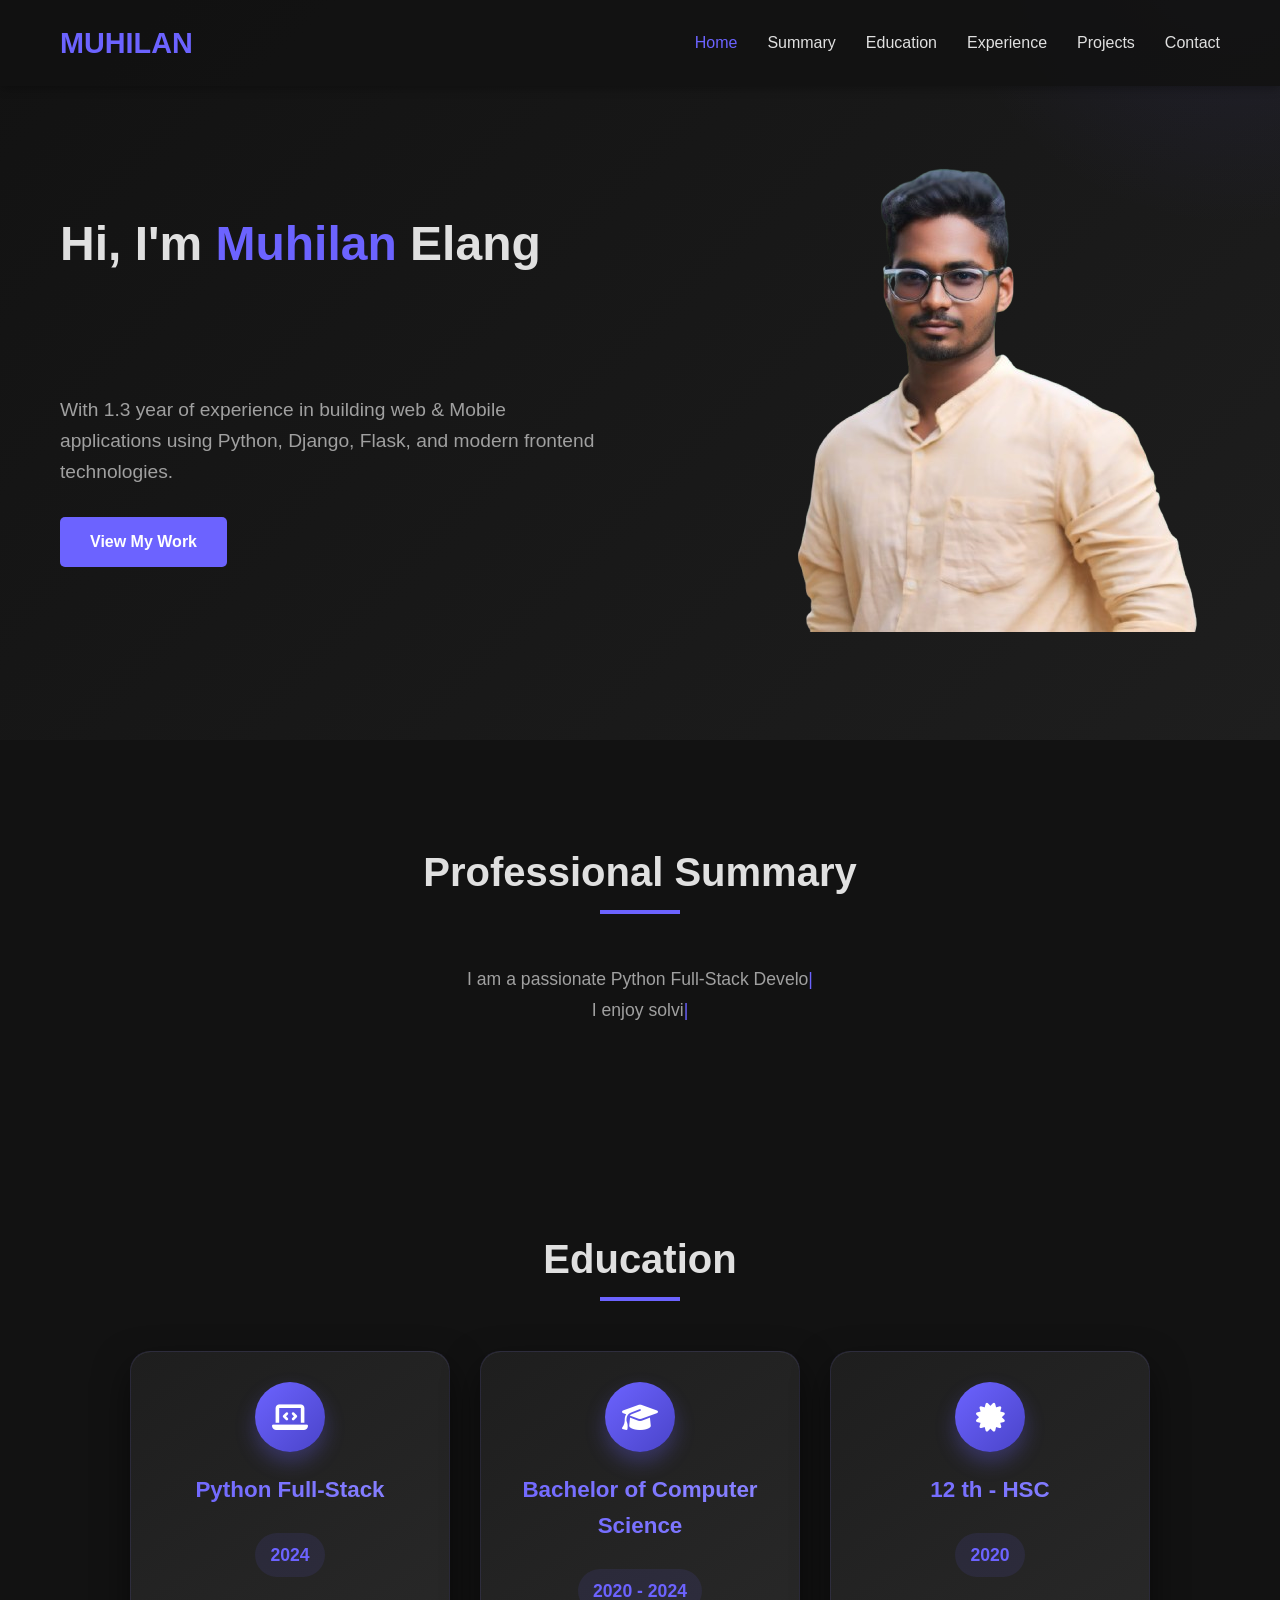
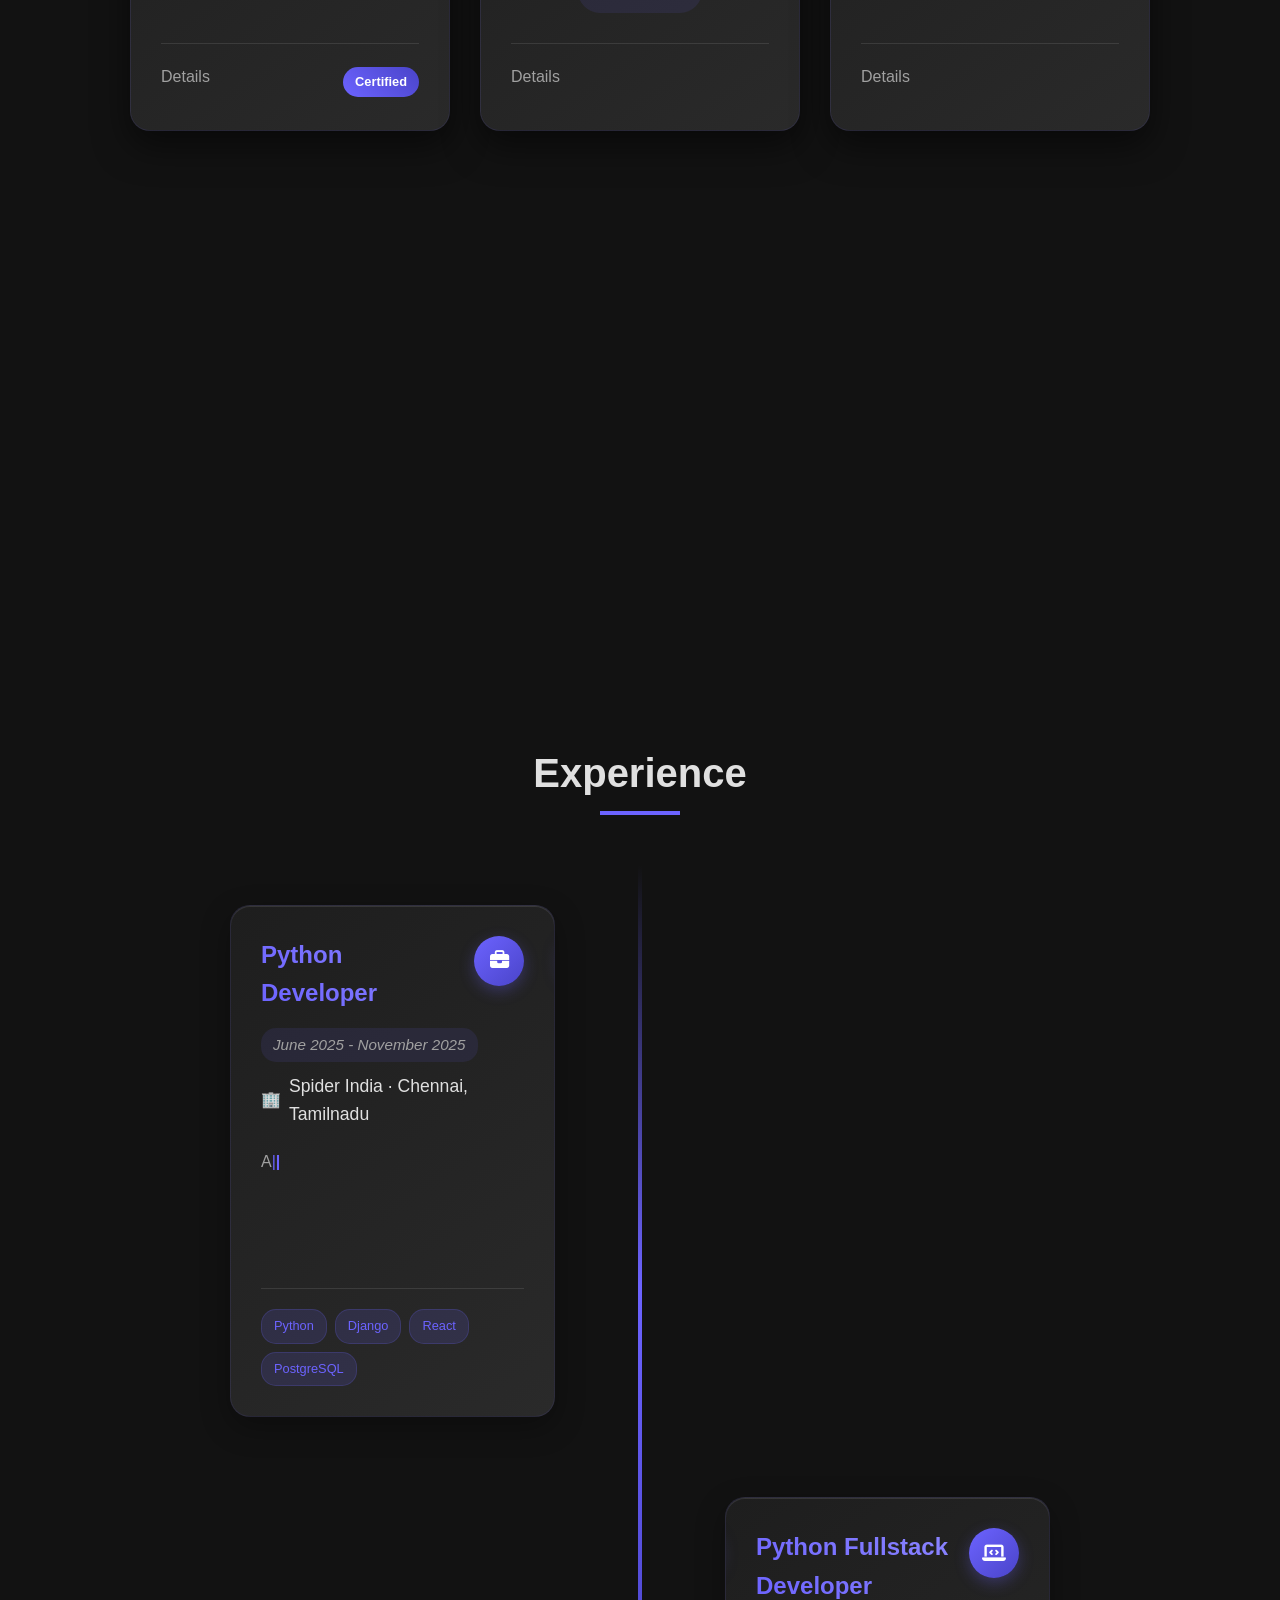
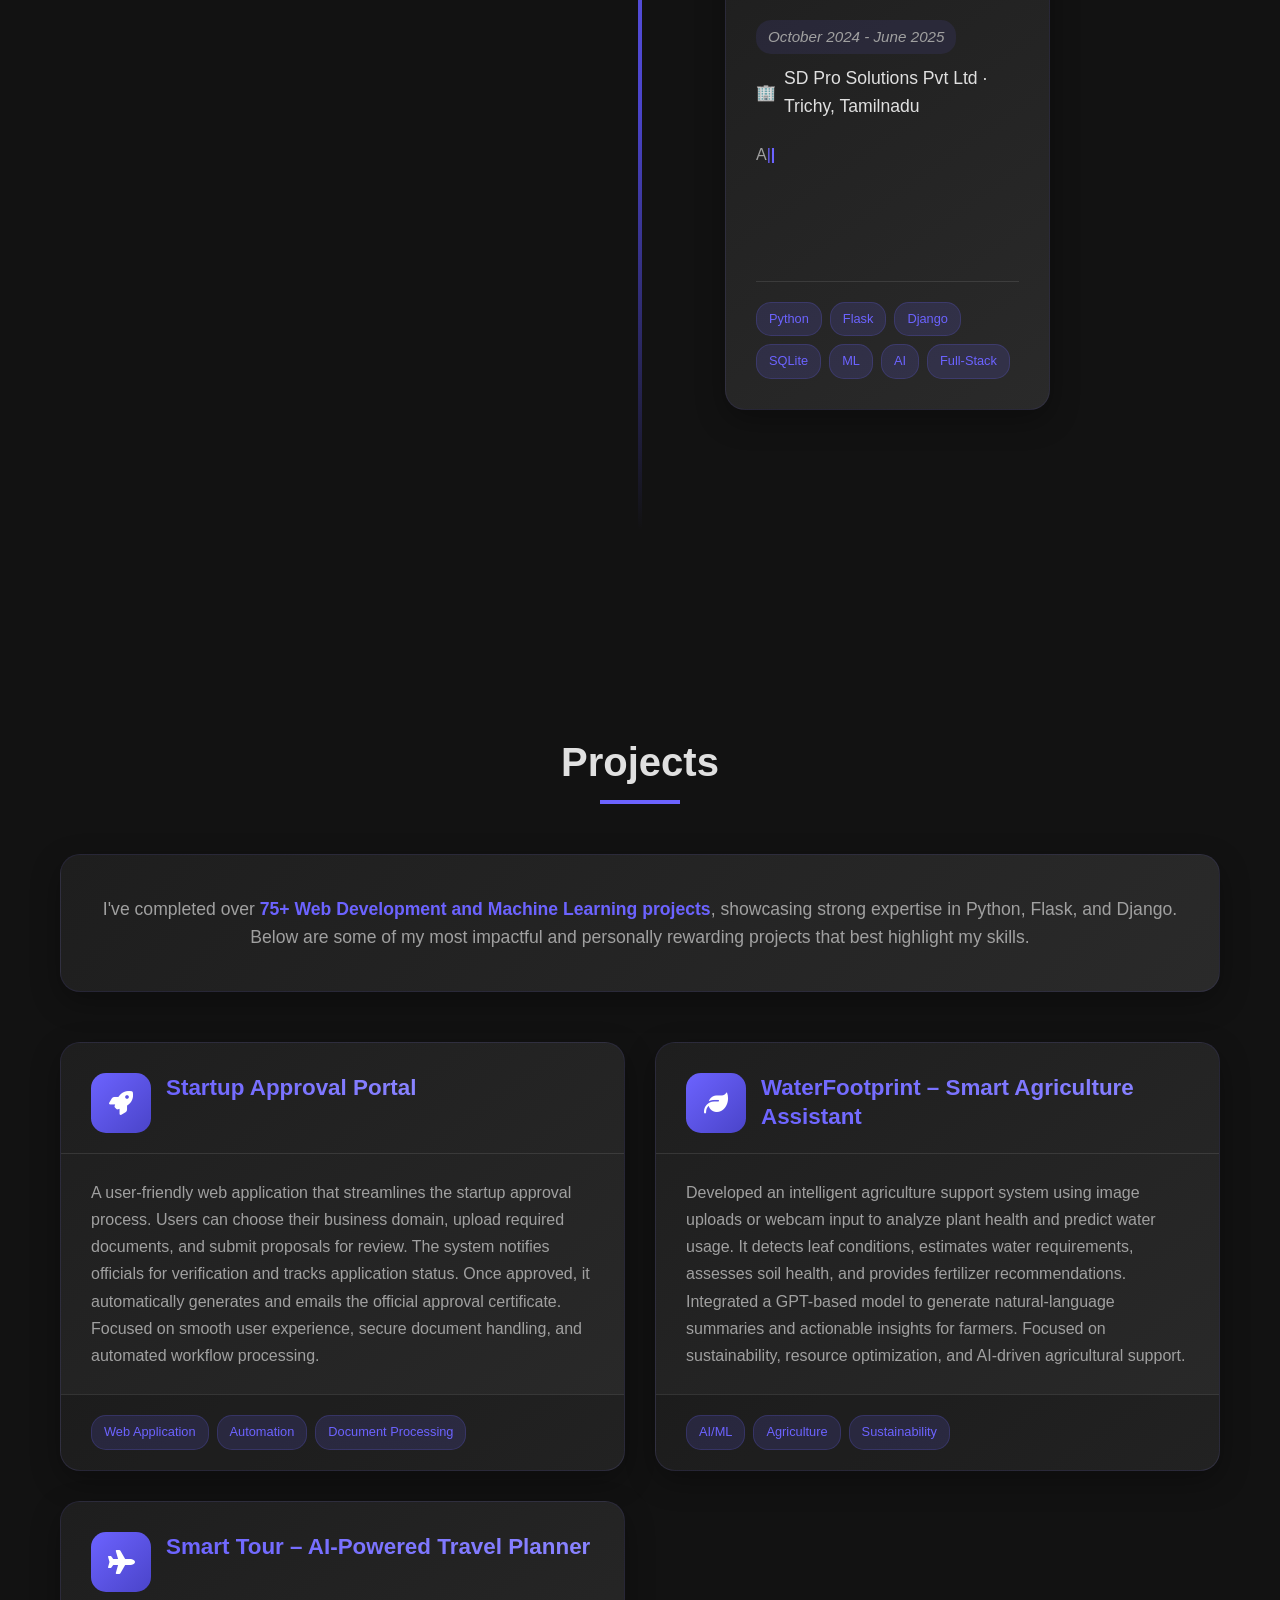
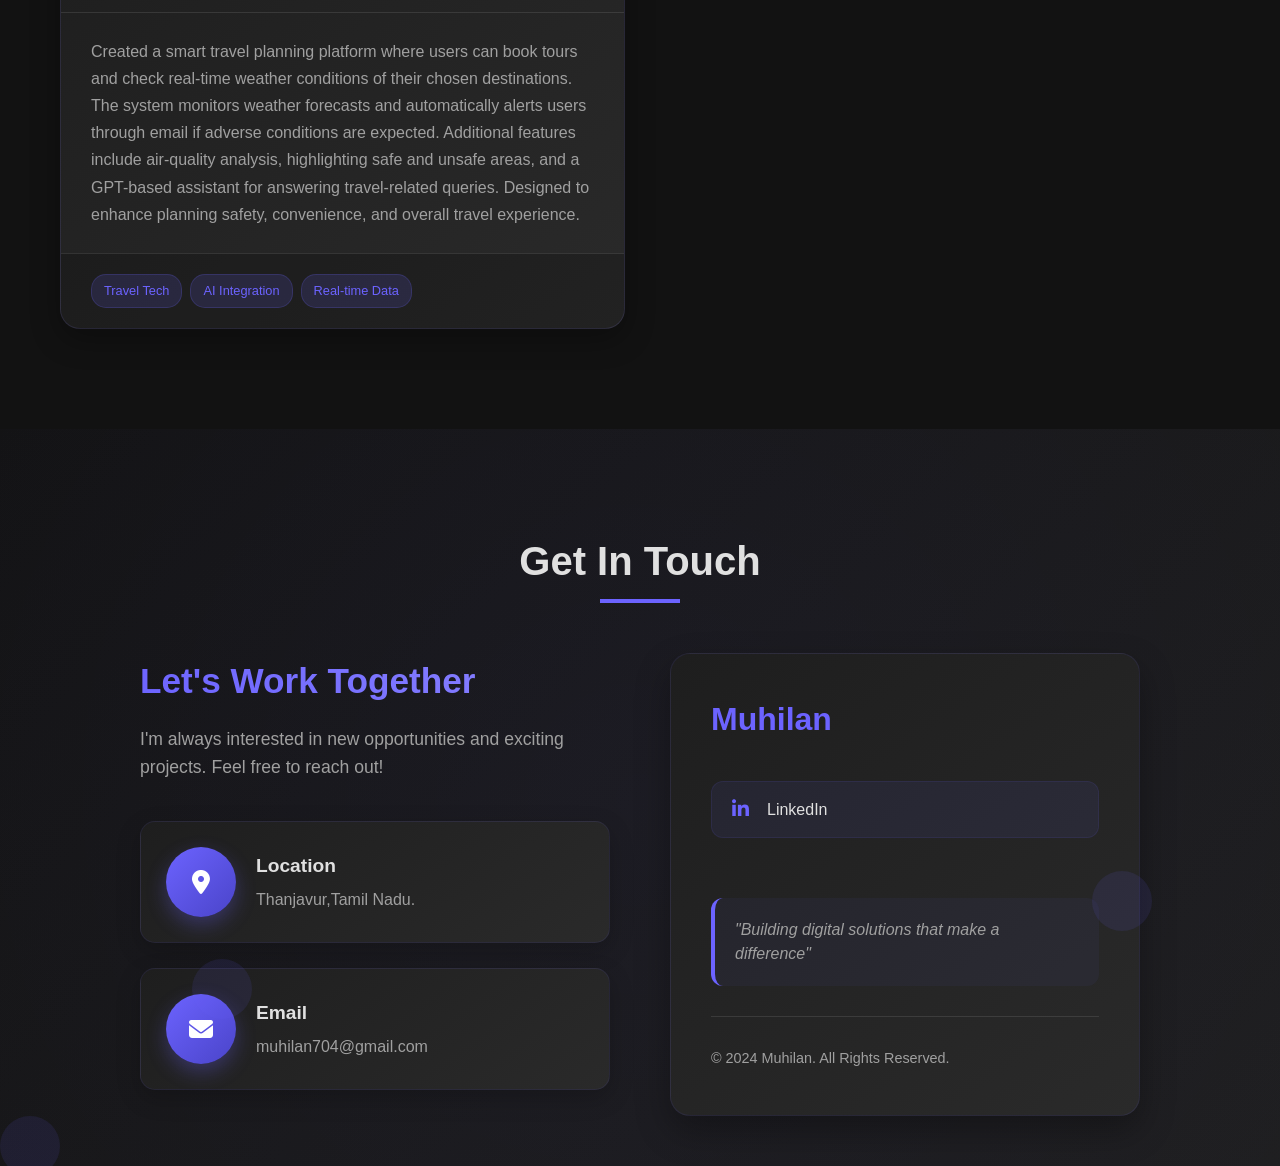
==== commit 6f57c52e: "Update index.html" ====
--- a/index.html
+++ b/index.html
@@ -42,34 +42,7 @@
             <img src="img/pic.png" alt="Muhilan" class="profile-img">
         </div>
         
-        <!-- Liquid Layers -->
-        <div class="liquid-layer liquid-1"></div>
-        <div class="liquid-layer liquid-2"></div>
-        <div class="liquid-layer liquid-3"></div>
-        
-        <!-- Energy Waves -->
-        <div class="energy-wave wave-1"></div>
-        <div class="energy-wave wave-2"></div>
-        <div class="energy-wave wave-3"></div>
-        
-        <!-- Holographic Effect -->
-        <div class="holographic-overlay"></div>
-        
-        <!-- Digital Particles -->
-        <div class="digital-particles">
-            <div class="particle particle-1"></div>
-            <div class="particle particle-2"></div>
-            <div class="particle particle-3"></div>
-            <div class="particle particle-4"></div>
-            <div class="particle particle-5"></div>
-        </div>
-        
-        <!-- Light Trails -->
-        <div class="light-trail trail-1"></div>
-        <div class="light-trail trail-2"></div>
-        <div class="light-trail trail-3"></div>
-    </div>
-</div>
+       
             </div>
         </div>
     </section>
@@ -429,3 +402,4 @@
 
 
 
+
--- a/style.css
+++ b/style.css
@@ -200,468 +200,112 @@
     left: 100%;
 }
 
-
-
-
-
-
 .hero-image {
     flex: 1;
     display: flex;
     justify-content: center;
-    align-items: center;
-    position: relative;
-}
-
-.image-layout {
+    position: relative;
+}
+
+.image-container {
     position: relative;
     width: 400px;
     height: 500px;
-    display: flex;
-    justify-content: center;
-    align-items: center;
-}
-
-/* Main Image - Full Display */
-.image-main {
-    position: relative;
-    z-index: 20;
-    filter: 
-        drop-shadow(0 30px 60px rgba(108, 99, 255, 0.4))
-        contrast(1.1)
-        saturate(1.05);
-    transition: all 0.8s cubic-bezier(0.25, 0.46, 0.45, 0.94);
-    animation: imageBreath 12s ease-in-out infinite;
+    overflow: hidden;
+    border-radius: 20px;
+    box-shadow: 0 20px 40px rgba(0, 0, 0, 0.4);
+    transform: perspective(1000px) rotateY(-5deg) rotateX(5deg);
+    transition: transform 0.5s ease, box-shadow 0.5s ease;
+}
+
+.image-container:hover {
+    transform: perspective(1000px) rotateY(0) rotateX(0) scale(1.05);
+    box-shadow: 0 30px 60px rgba(108, 99, 255, 0.3);
 }
 
 .profile-img {
-    width: 320px;
-    height: 420px;
-    object-fit: contain;
-    display: block;
-    position: relative;
-    z-index: 25;
-    mix-blend-mode: normal;
-    transition: all 0.6s ease;
-    clip-path: polygon(
-        0% 0%, 100% 0%, 100% 100%, 0% 100%
-    );
-}
-
-@keyframes imageBreath {
-    0%, 100% {
-        transform: 
-            scale(1) 
-            translateY(0px) 
-            rotate(0deg);
-        filter: 
-            drop-shadow(0 30px 60px rgba(108, 99, 255, 0.4))
-            contrast(1.1)
-            saturate(1.05);
-    }
-    33% {
-        transform: 
-            scale(1.02) 
-            translateY(-8px) 
-            rotate(0.3deg);
-        filter: 
-            drop-shadow(0 35px 70px rgba(108, 99, 255, 0.5))
-            contrast(1.15)
-            saturate(1.1);
-    }
-    66% {
-        transform: 
-            scale(0.98) 
-            translateY(5px) 
-            rotate(-0.2deg);
-        filter: 
-            drop-shadow(0 25px 55px rgba(108, 99, 255, 0.35))
-            contrast(1.08)
-            saturate(1.02);
-    }
-}
-
-.image-main:hover {
-    transform: scale(1.05);
-    filter: 
-        drop-shadow(0 40px 80px rgba(108, 99, 255, 0.6))
-        contrast(1.2)
-        saturate(1.15);
-}
-
-/* Liquid Layers - Organic Shapes */
-.liquid-layer {
-    position: absolute;
-    z-index: 5;
-    background: linear-gradient(45deg, var(--primary), var(--secondary));
-    opacity: 0.15;
-    mix-blend-mode: overlay;
-    animation: liquidFlow 20s ease-in-out infinite;
-    border-radius: 40% 60% 60% 40% / 50% 40% 60% 50%;
-}
-
-.liquid-1 {
-    width: 350px;
-    height: 450px;
-    top: 5%;
-    left: 5%;
-    animation-delay: 0s;
-    background: linear-gradient(135deg, var(--primary), transparent 70%);
-}
-
-.liquid-2 {
-    width: 380px;
-    height: 480px;
-    top: 2%;
-    left: 3%;
-    animation-delay: 7s;
-    background: linear-gradient(225deg, var(--secondary), transparent 70%);
-    border-radius: 60% 40% 30% 70% / 60% 30% 70% 40%;
-}
-
-.liquid-3 {
-    width: 330px;
-    height: 430px;
-    top: 8%;
-    left: 7%;
-    animation-delay: 14s;
-    background: linear-gradient(315deg, #8b85ff, transparent 70%);
-    border-radius: 30% 70% 70% 30% / 30% 30% 70% 70%;
-}
-
-@keyframes liquidFlow {
-    0%, 100% {
-        transform: 
-            translate(0, 0) 
-            rotate(0deg) 
-            scale(1);
-        border-radius: 40% 60% 60% 40% / 50% 40% 60% 50%;
-        opacity: 0.15;
-    }
-    25% {
-        transform: 
-            translate(15px, -20px) 
-            rotate(5deg) 
-            scale(1.1);
-        border-radius: 60% 40% 30% 70% / 60% 30% 70% 40%;
-        opacity: 0.2;
-    }
-    50% {
-        transform: 
-            translate(-10px, 15px) 
-            rotate(-3deg) 
-            scale(0.95);
-        border-radius: 30% 70% 70% 30% / 30% 30% 70% 70%;
-        opacity: 0.1;
-    }
-    75% {
-        transform: 
-            translate(20px, 10px) 
-            rotate(2deg) 
-            scale(1.05);
-        border-radius: 50% 50% 50% 50% / 60% 40% 60% 40%;
-        opacity: 0.18;
-    }
-}
-
-/* Energy Waves */
-.energy-wave {
-    position: absolute;
-    z-index: 10;
-    background: linear-gradient(90deg, transparent, var(--primary), transparent);
-    opacity: 0;
-    animation: wavePulse 6s ease-in-out infinite;
-    mix-blend-mode: screen;
-}
-
-.wave-1 {
-    width: 400px;
-    height: 3px;
-    top: 20%;
-    left: 0;
-    animation-delay: 0s;
-    filter: blur(1px);
-}
-
-.wave-2 {
-    width: 380px;
-    height: 2px;
-    top: 50%;
-    left: 10px;
-    animation-delay: 2s;
-    filter: blur(0.5px);
-}
-
-.wave-3 {
-    width: 420px;
-    height: 4px;
-    top: 80%;
-    left: -10px;
-    animation-delay: 4s;
-    filter: blur(1.5px);
-}
-
-@keyframes wavePulse {
-    0%, 100% {
-        transform: translateX(-100%);
-        opacity: 0;
-    }
-    10% {
-        opacity: 0.8;
-    }
-    50% {
-        opacity: 0.4;
-    }
-    90% {
-        opacity: 0.6;
-    }
-    100% {
-        transform: translateX(100%);
-        opacity: 0;
-    }
-}
-
-/* Holographic Overlay */
-.holographic-overlay {
+    width: 100%;
+    height: 100%;
+    object-fit: cover;
+    transition: transform 0.5s ease;
+}
+
+.image-container:hover .profile-img {
+    transform: scale(1.1);
+}
+
+.image-border {
     position: absolute;
     top: 0;
     left: 0;
     width: 100%;
     height: 100%;
-    z-index: 15;
-    background: 
-        linear-gradient(125deg, transparent 30%, rgba(108, 99, 255, 0.1) 50%, transparent 70%),
-        linear-gradient(45deg, transparent 40%, rgba(139, 133, 255, 0.05) 60%, transparent 80%);
-    mix-blend-mode: overlay;
-    opacity: 0.3;
-    animation: hologramShift 8s ease-in-out infinite;
-}
-
-@keyframes hologramShift {
-    0%, 100% {
-        background-position: 0% 0%, 100% 100%;
-        opacity: 0.3;
-    }
-    50% {
-        background-position: 100% 100%, 0% 0%;
-        opacity: 0.5;
-    }
-}
-
-/* Digital Particles */
-.digital-particles {
+    border: 3px solid var(--primary);
+    border-radius: 20px;
+    opacity: 0;
+    transition: opacity 0.5s ease, transform 0.5s ease;
+    transform: scale(1.05);
+}
+
+.image-container:hover .image-border {
+    opacity: 1;
+    transform: scale(1);
+}
+
+.floating-elements {
     position: absolute;
     top: 0;
     left: 0;
     width: 100%;
     height: 100%;
-    z-index: 18;
     pointer-events: none;
 }
 
-.particle {
-    position: absolute;
-    background: var(--primary);
-    border-radius: 1px;
-    opacity: 0;
-    animation: particleFloat 15s linear infinite;
-}
-
-.particle-1 {
-    width: 3px;
-    height: 3px;
-    top: 15%;
-    left: 10%;
+.element {
+    position: absolute;
+    width: 50px;
+    height: 50px;
+    background-color: var(--primary);
+    border-radius: 10px;
+    display: flex;
+    align-items: center;
+    justify-content: center;
+    color: white;
+    font-size: 1.5rem;
+    box-shadow: 0 5px 15px rgba(108, 99, 255, 0.4);
+    animation: float 6s ease-in-out infinite;
+    opacity: 0.8;
+}
+
+.element-1 {
+    top: 10%;
+    left: -20px;
     animation-delay: 0s;
 }
 
-.particle-2 {
-    width: 2px;
-    height: 2px;
-    top: 65%;
-    right: 15%;
+.element-2 {
+    top: 40%;
+    right: -20px;
+    animation-delay: 1.5s;
+}
+
+.element-3 {
+    bottom: 20%;
+    left: -20px;
     animation-delay: 3s;
 }
 
-.particle-3 {
-    width: 4px;
-    height: 1px;
-    bottom: 25%;
-    left: 20%;
-    animation-delay: 6s;
-}
-
-.particle-4 {
-    width: 1px;
-    height: 4px;
-    top: 35%;
-    right: 25%;
-    animation-delay: 9s;
-}
-
-.particle-5 {
-    width: 2px;
-    height: 2px;
-    bottom: 15%;
-    right: 10%;
-    animation-delay: 12s;
-}
-
-@keyframes particleFloat {
-    0% {
-        transform: translate(0, 0) rotate(0deg);
-        opacity: 0;
-    }
-    10% {
-        opacity: 0.8;
-    }
-    30% {
-        transform: translate(50px, -30px) rotate(90deg);
-        opacity: 0.6;
-    }
-    60% {
-        transform: translate(100px, 20px) rotate(180deg);
-        opacity: 0.4;
-    }
-    90% {
-        opacity: 0.8;
-    }
-    100% {
-        transform: translate(150px, -50px) rotate(270deg);
-        opacity: 0;
-    }
-}
-
-/* Light Trails */
-.light-trail {
-    position: absolute;
-    z-index: 12;
-    background: linear-gradient(90deg, transparent, var(--primary), transparent);
-    opacity: 0;
-    animation: trailFlow 12s ease-in-out infinite;
-    mix-blend-mode: plus-lighter;
-}
-
-.trail-1 {
-    width: 200px;
-    height: 1px;
-    top: 30%;
-    left: -50px;
-    animation-delay: 0s;
-    filter: blur(2px);
-}
-
-.trail-2 {
-    width: 150px;
-    height: 2px;
-    bottom: 40%;
-    right: -50px;
-    animation-delay: 4s;
-    filter: blur(1px);
-}
-
-.trail-3 {
-    width: 180px;
-    height: 1px;
-    top: 70%;
-    left: -30px;
-    animation-delay: 8s;
-    filter: blur(3px);
-}
-
-@keyframes trailFlow {
-    0%, 100% {
-        transform: translateX(-100px) scaleX(0.5);
-        opacity: 0;
-    }
-    20% {
-        opacity: 0.7;
-        transform: translateX(100px) scaleX(1);
-    }
-    40% {
-        opacity: 0.3;
-        transform: translateX(200px) scaleX(0.8);
-    }
-    60% {
-        opacity: 0.5;
-        transform: translateX(300px) scaleX(1.2);
-    }
-    80% {
-        opacity: 0.2;
-        transform: translateX(400px) scaleX(0.6);
-    }
-    100% {
-        transform: translateX(500px) scaleX(0.3);
-        opacity: 0;
-    }
-}
-
-/* Interactive Enhancement */
-.image-layout:hover .liquid-layer {
-    opacity: 0.25;
-    animation-duration: 10s;
-}
-
-.image-layout:hover .energy-wave {
-    animation-duration: 4s;
-    opacity: 0.9;
-}
-
-.image-layout:hover .holographic-overlay {
-    opacity: 0.6;
-    animation-duration: 6s;
-}
-
-.image-layout:hover .particle {
-    animation-duration: 10s;
-}
-
-/* Responsive Design */
-@media (max-width: 768px) {
-    .image-layout {
-        width: 300px;
-        height: 400px;
-    }
-    
-    .profile-img {
-        width: 250px;
-        height: 330px;
-    }
-    
-    .liquid-layer {
-        transform: scale(0.8);
-    }
-    
-    .energy-wave,
-    .light-trail {
-        transform: scale(0.8);
-    }
-}
-
-@media (max-width: 480px) {
-    .image-layout {
-        width: 250px;
-        height: 350px;
-    }
-    
-    .profile-img {
-        width: 200px;
-        height: 280px;
-    }
-    
-    .liquid-layer {
-        transform: scale(0.6);
-    }
-    
-    .energy-wave,
-    .light-trail {
-        transform: scale(0.6);
-    }
-}
-
-
-
-
+.element-4 {
+    bottom: 10%;
+    right: -20px;
+    animation-delay: 4.5s;
+}
+
+@keyframes float {
+    0% { transform: translateY(0) rotate(0deg); }
+    50% { transform: translateY(-20px) rotate(10deg); }
+    100% { transform: translateY(0) rotate(0deg); }
+}
 
 /* Section Styling */
 section {
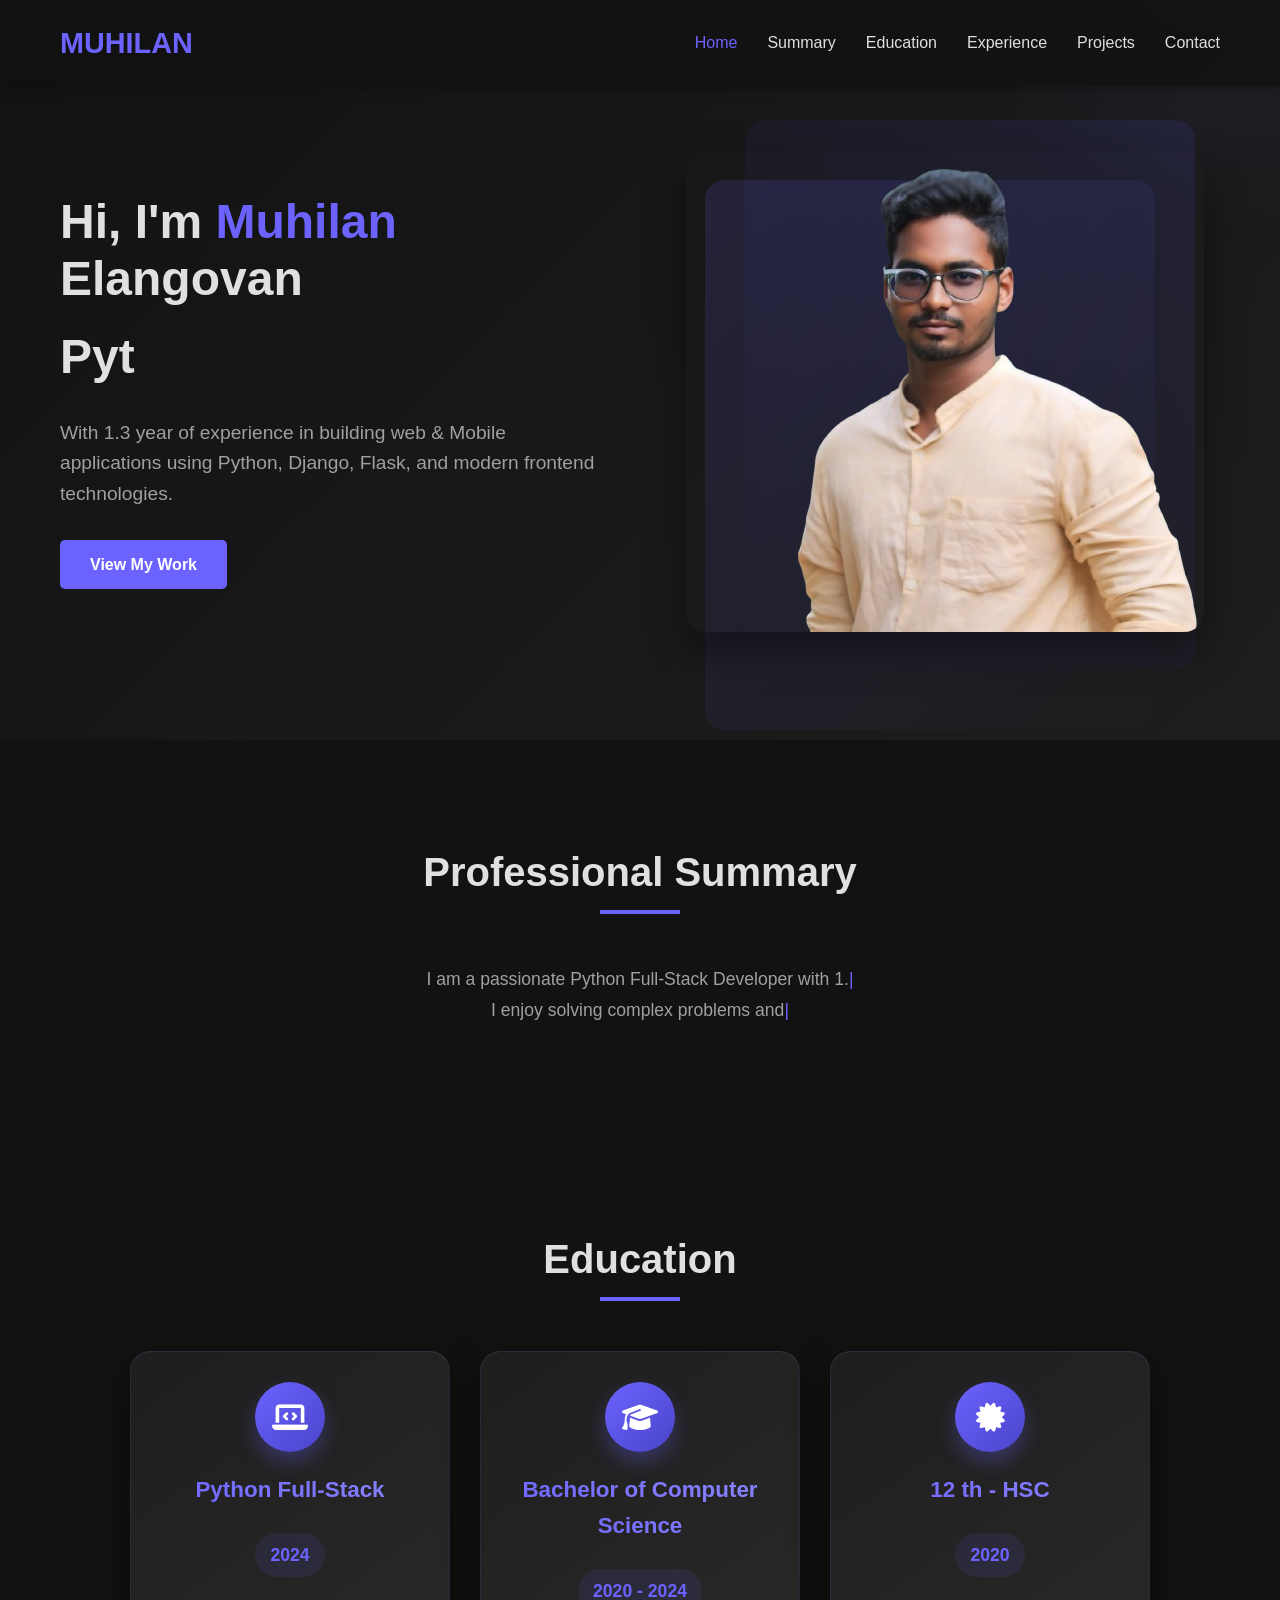
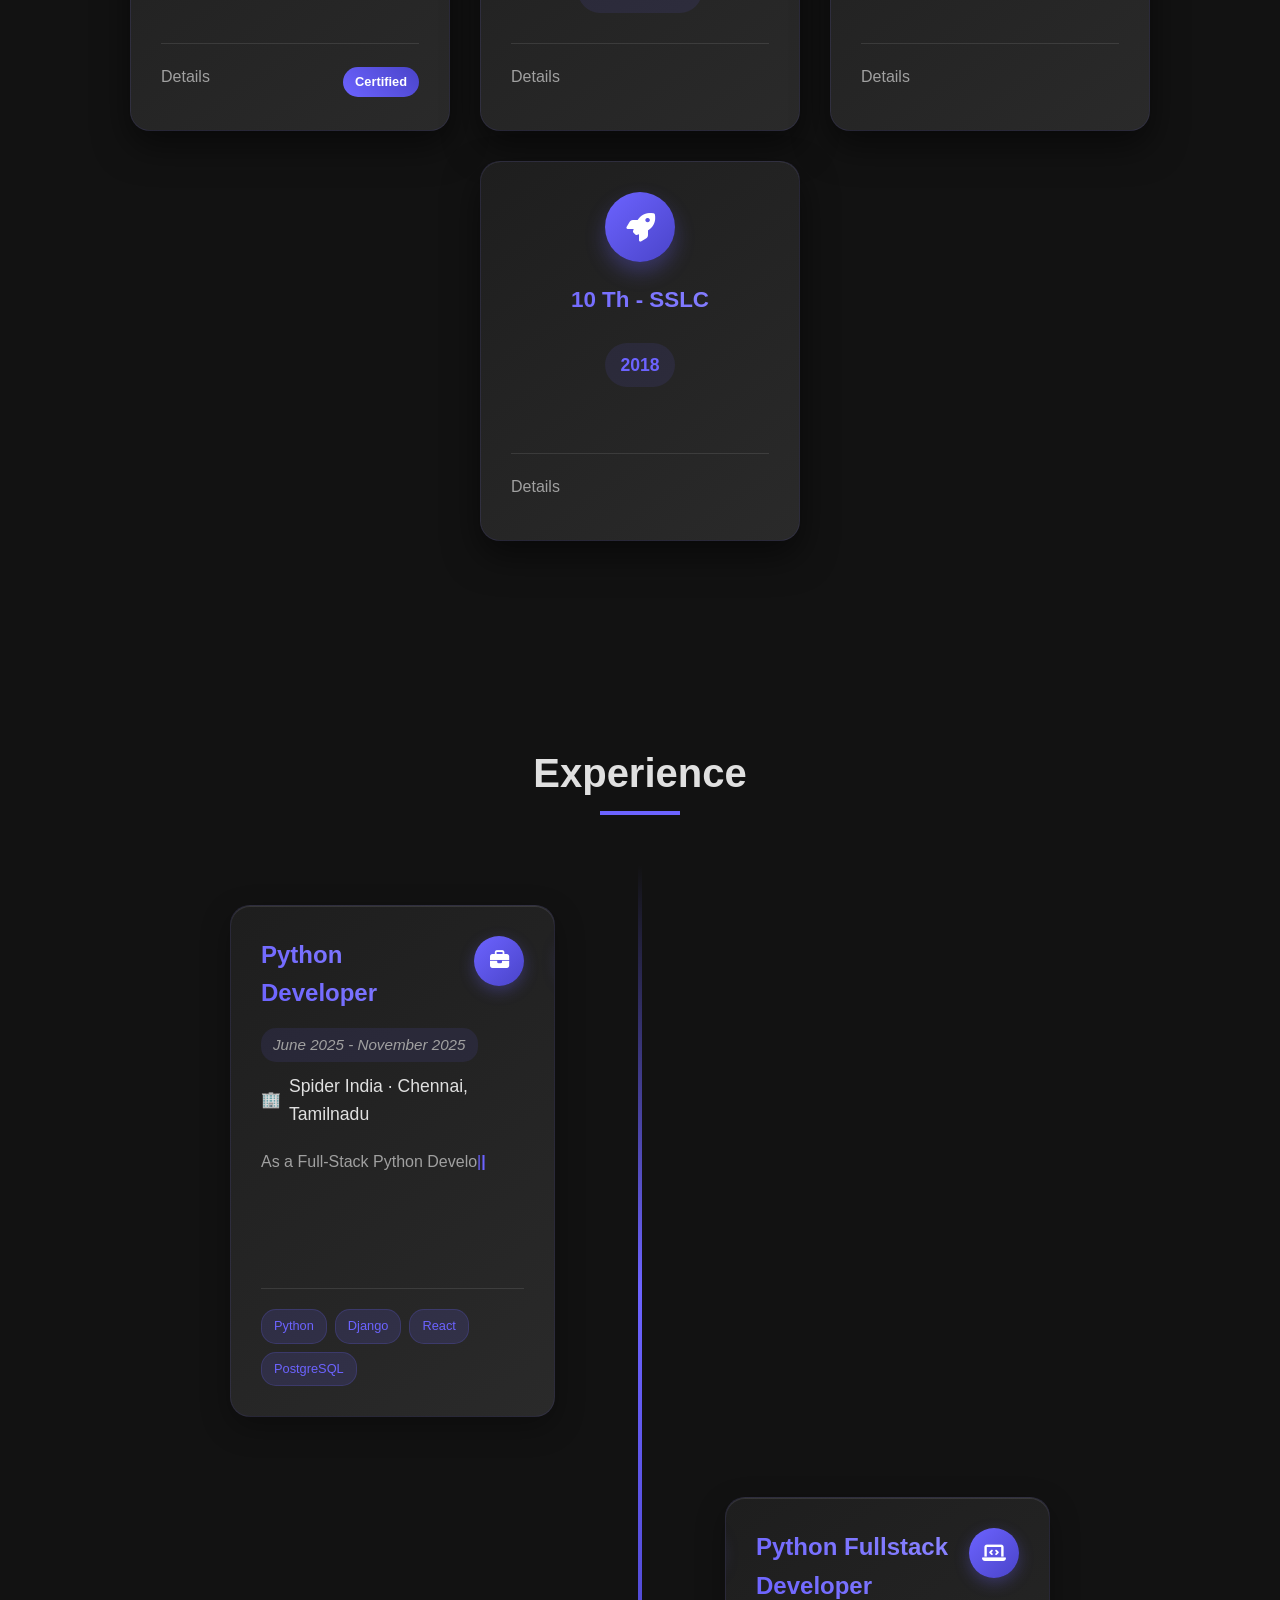
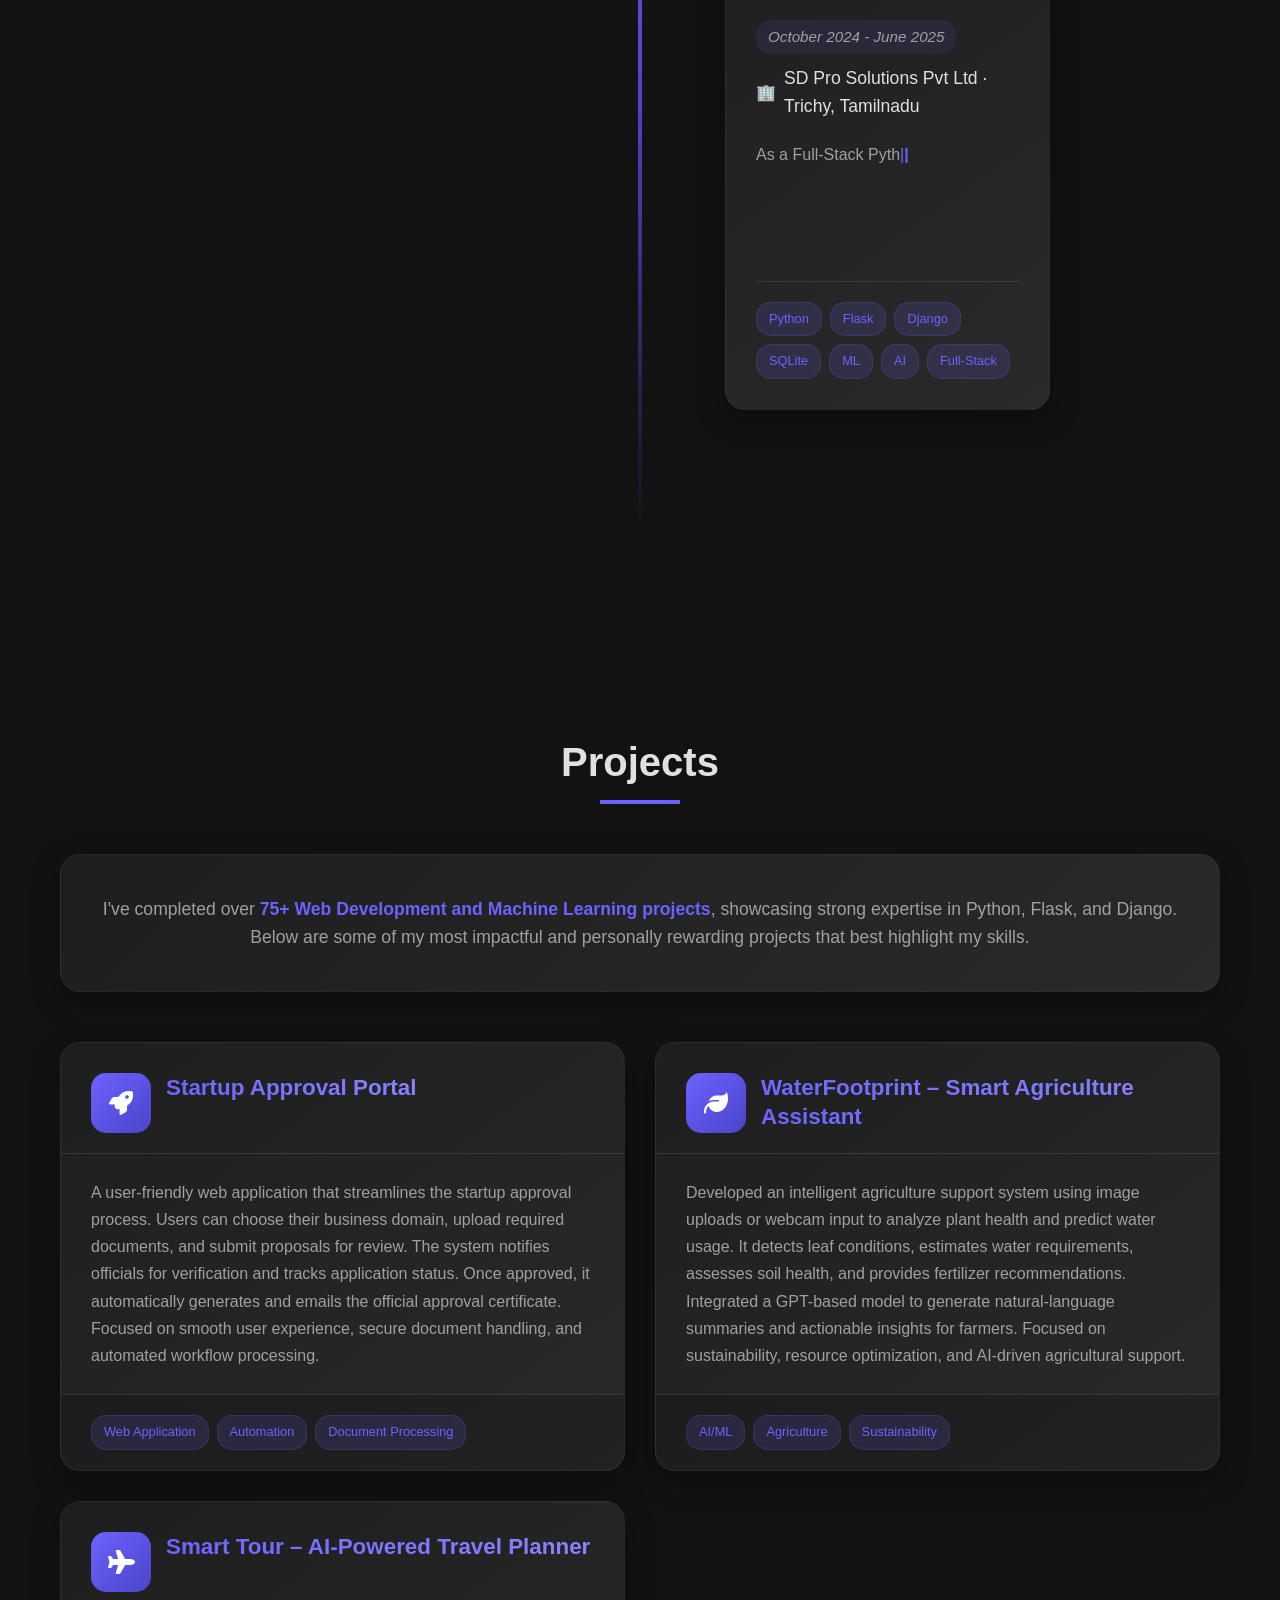
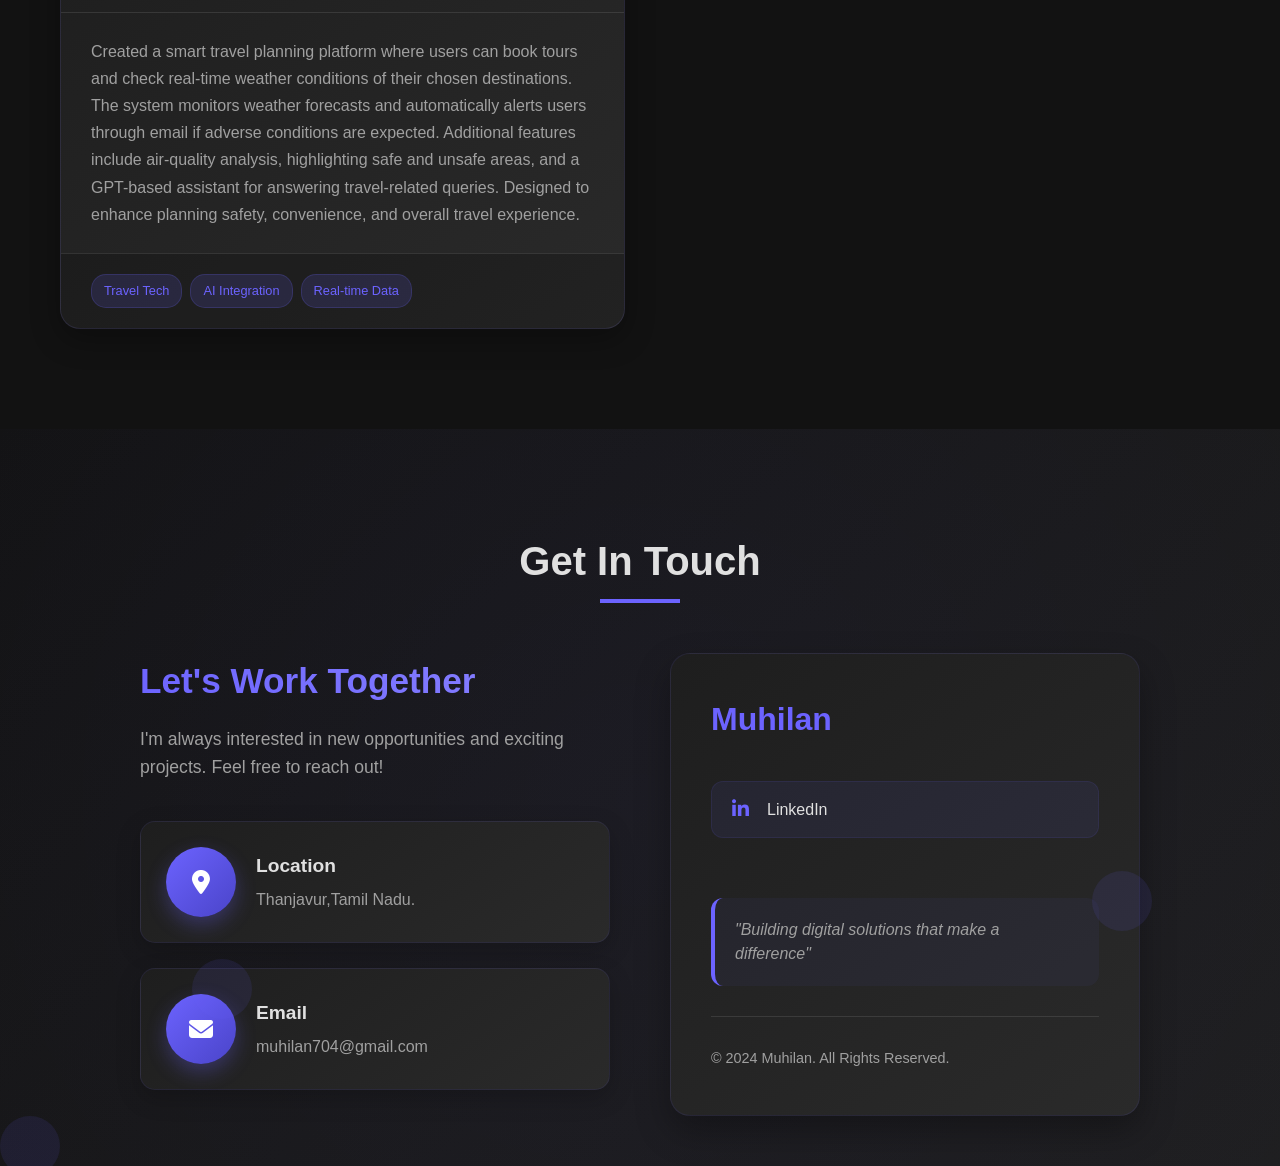
==== commit 21cafae4: "Update index.html" ====
--- a/index.html
+++ b/index.html
@@ -42,7 +42,6 @@
             <img src="img/pic.png" alt="Muhilan" class="profile-img">
         </div>
         
-       
             </div>
         </div>
     </section>
@@ -403,3 +402,4 @@
 
 
 
+
--- a/style.css
+++ b/style.css
@@ -211,27 +211,95 @@
     position: relative;
     width: 400px;
     height: 500px;
-    overflow: hidden;
+    overflow: visible;
     border-radius: 20px;
-    box-shadow: 0 20px 40px rgba(0, 0, 0, 0.4);
     transform: perspective(1000px) rotateY(-5deg) rotateX(5deg);
-    transition: transform 0.5s ease, box-shadow 0.5s ease;
+    transition: transform 0.5s ease;
 }
 
 .image-container:hover {
     transform: perspective(1000px) rotateY(0) rotateX(0) scale(1.05);
-    box-shadow: 0 30px 60px rgba(108, 99, 255, 0.3);
-}
-
+}
+
+/* Animated Layers */
+.image-container::before,
+.image-container::after {
+    content: '';
+    position: absolute;
+    width: 100%;
+    height: 100%;
+    border-radius: 20px;
+    border: 2px solid var(--primary);
+    pointer-events: none;
+    opacity: 0;
+}
+
+.image-container::before {
+    top: -15px;
+    left: -15px;
+    animation: layerFloat1 4s ease-in-out infinite;
+}
+
+.image-container::after {
+    top: 15px;
+    left: 15px;
+    border-color: var(--secondary);
+    animation: layerFloat2 4s ease-in-out infinite 1s;
+}
+
+@keyframes layerFloat1 {
+    0%, 100% {
+        transform: translate(0, 0) rotate(0deg);
+        opacity: 0.3;
+    }
+    25% {
+        transform: translate(-5px, -5px) rotate(-2deg);
+        opacity: 0.6;
+    }
+    50% {
+        transform: translate(-10px, -10px) rotate(-3deg);
+        opacity: 0.8;
+    }
+    75% {
+        transform: translate(-5px, -5px) rotate(-1deg);
+        opacity: 0.6;
+    }
+}
+
+@keyframes layerFloat2 {
+    0%, 100% {
+        transform: translate(0, 0) rotate(0deg);
+        opacity: 0.3;
+    }
+    25% {
+        transform: translate(5px, 5px) rotate(2deg);
+        opacity: 0.6;
+    }
+    50% {
+        transform: translate(10px, 10px) rotate(3deg);
+        opacity: 0.8;
+    }
+    75% {
+        transform: translate(5px, 5px) rotate(1deg);
+        opacity: 0.6;
+    }
+}
+
+/* Additional animated layers using pseudo-elements on profile-img */
 .profile-img {
     width: 100%;
     height: 100%;
     object-fit: cover;
     transition: transform 0.5s ease;
+    border-radius: 20px;
+    box-shadow: 0 20px 40px rgba(0, 0, 0, 0.4);
+    position: relative;
+    z-index: 2;
 }
 
 .image-container:hover .profile-img {
-    transform: scale(1.1);
+    transform: scale(1.05);
+    box-shadow: 0 30px 60px rgba(108, 99, 255, 0.3);
 }
 
 .image-border {
@@ -245,13 +313,25 @@
     opacity: 0;
     transition: opacity 0.5s ease, transform 0.5s ease;
     transform: scale(1.05);
+    z-index: 3;
 }
 
 .image-container:hover .image-border {
     opacity: 1;
     transform: scale(1);
-}
-
+    animation: borderPulse 2s ease-in-out infinite;
+}
+
+@keyframes borderPulse {
+    0%, 100% {
+        box-shadow: 0 0 20px rgba(108, 99, 255, 0.4);
+    }
+    50% {
+        box-shadow: 0 0 40px rgba(108, 99, 255, 0.8);
+    }
+}
+
+/* Floating corner accents */
 .floating-elements {
     position: absolute;
     top: 0;
@@ -259,13 +339,14 @@
     width: 100%;
     height: 100%;
     pointer-events: none;
+    z-index: 4;
 }
 
 .element {
     position: absolute;
     width: 50px;
     height: 50px;
-    background-color: var(--primary);
+    background: linear-gradient(135deg, var(--primary), var(--secondary));
     border-radius: 10px;
     display: flex;
     align-items: center;
@@ -302,9 +383,70 @@
 }
 
 @keyframes float {
-    0% { transform: translateY(0) rotate(0deg); }
-    50% { transform: translateY(-20px) rotate(10deg); }
-    100% { transform: translateY(0) rotate(0deg); }
+    0%, 100% { 
+        transform: translateY(0) rotate(0deg) scale(1);
+        opacity: 0.8;
+    }
+    25% {
+        transform: translateY(-10px) rotate(5deg) scale(1.1);
+        opacity: 1;
+    }
+    50% { 
+        transform: translateY(-20px) rotate(10deg) scale(1.15);
+        opacity: 0.9;
+    }
+    75% {
+        transform: translateY(-10px) rotate(5deg) scale(1.1);
+        opacity: 1;
+    }
+}
+
+/* Additional background layers */
+.hero-image::before,
+.hero-image::after {
+    content: '';
+    position: absolute;
+    width: 450px;
+    height: 550px;
+    border-radius: 20px;
+    pointer-events: none;
+    z-index: 0;
+}
+
+.hero-image::before {
+    top: 30px;
+    left: calc(50% - 240px);
+    background: linear-gradient(135deg, rgba(108, 99, 255, 0.15), transparent);
+    animation: backgroundLayer1 5s ease-in-out infinite;
+}
+
+.hero-image::after {
+    top: -30px;
+    left: calc(50% - 200px);
+    background: linear-gradient(225deg, rgba(74, 68, 201, 0.15), transparent);
+    animation: backgroundLayer2 5s ease-in-out infinite 1.5s;
+}
+
+@keyframes backgroundLayer1 {
+    0%, 100% {
+        transform: translate(0, 0) rotate(0deg);
+        opacity: 0.4;
+    }
+    50% {
+        transform: translate(-20px, 20px) rotate(-5deg);
+        opacity: 0.7;
+    }
+}
+
+@keyframes backgroundLayer2 {
+    0%, 100% {
+        transform: translate(0, 0) rotate(0deg);
+        opacity: 0.4;
+    }
+    50% {
+        transform: translate(20px, -20px) rotate(5deg);
+        opacity: 0.7;
+    }
 }
 
 /* Section Styling */
@@ -1543,6 +1685,21 @@
     .social-links {
         align-items: center;
     }
+    
+    .hero-wrapper {
+        flex-direction: column;
+        text-align: center;
+        gap: 40px;
+    }
+
+    .hero-content {
+        margin-bottom: 0;
+    }
+
+    .image-container {
+        width: 350px;
+        height: 450px;
+    }
 }
 
 @media (max-width: 768px) {
@@ -1571,6 +1728,25 @@
     
     .social-link {
         justify-content: center;
+    }
+    
+    .nav-links {
+        display: none;
+    }
+
+    .hero h1 {
+        font-size: 2.5rem;
+    }
+
+    .image-container {
+        width: 300px;
+        height: 400px;
+    }
+
+    .element {
+        width: 40px;
+        height: 40px;
+        font-size: 1.2rem;
     }
 }
 
@@ -1603,65 +1779,3 @@
     margin-left: 2px;
     animation: blink 1s infinite;
 }
-
-@keyframes blink {
-    0%, 100% { opacity: 1; }
-    50% { opacity: 0; }
-}
-
-/* Responsive Design */
-@media (max-width: 992px) {
-    .hero-wrapper {
-        flex-direction: column;
-        text-align: center;
-        gap: 40px;
-    }
-
-    .hero-content {
-        margin-bottom: 0;
-    }
-
-    .image-container {
-        width: 350px;
-        height: 450px;
-    }
-
-    .experience-timeline::before {
-        left: 30px;
-    }
-
-    .timeline-item {
-        width: 100%;
-        padding-left: 70px;
-        padding-right: 0;
-    }
-
-    .timeline-item:nth-child(even) {
-        left: 0;
-    }
-
-    .timeline-content::after {
-        left: -10px !important;
-    }
-}
-
-@media (max-width: 768px) {
-    .nav-links {
-        display: none;
-    }
-
-    .hero h1 {
-        font-size: 2.5rem;
-    }
-
-    .image-container {
-        width: 300px;
-        height: 400px;
-    }
-
-    .element {
-        width: 40px;
-        height: 40px;
-        font-size: 1.2rem;
-    }
-}
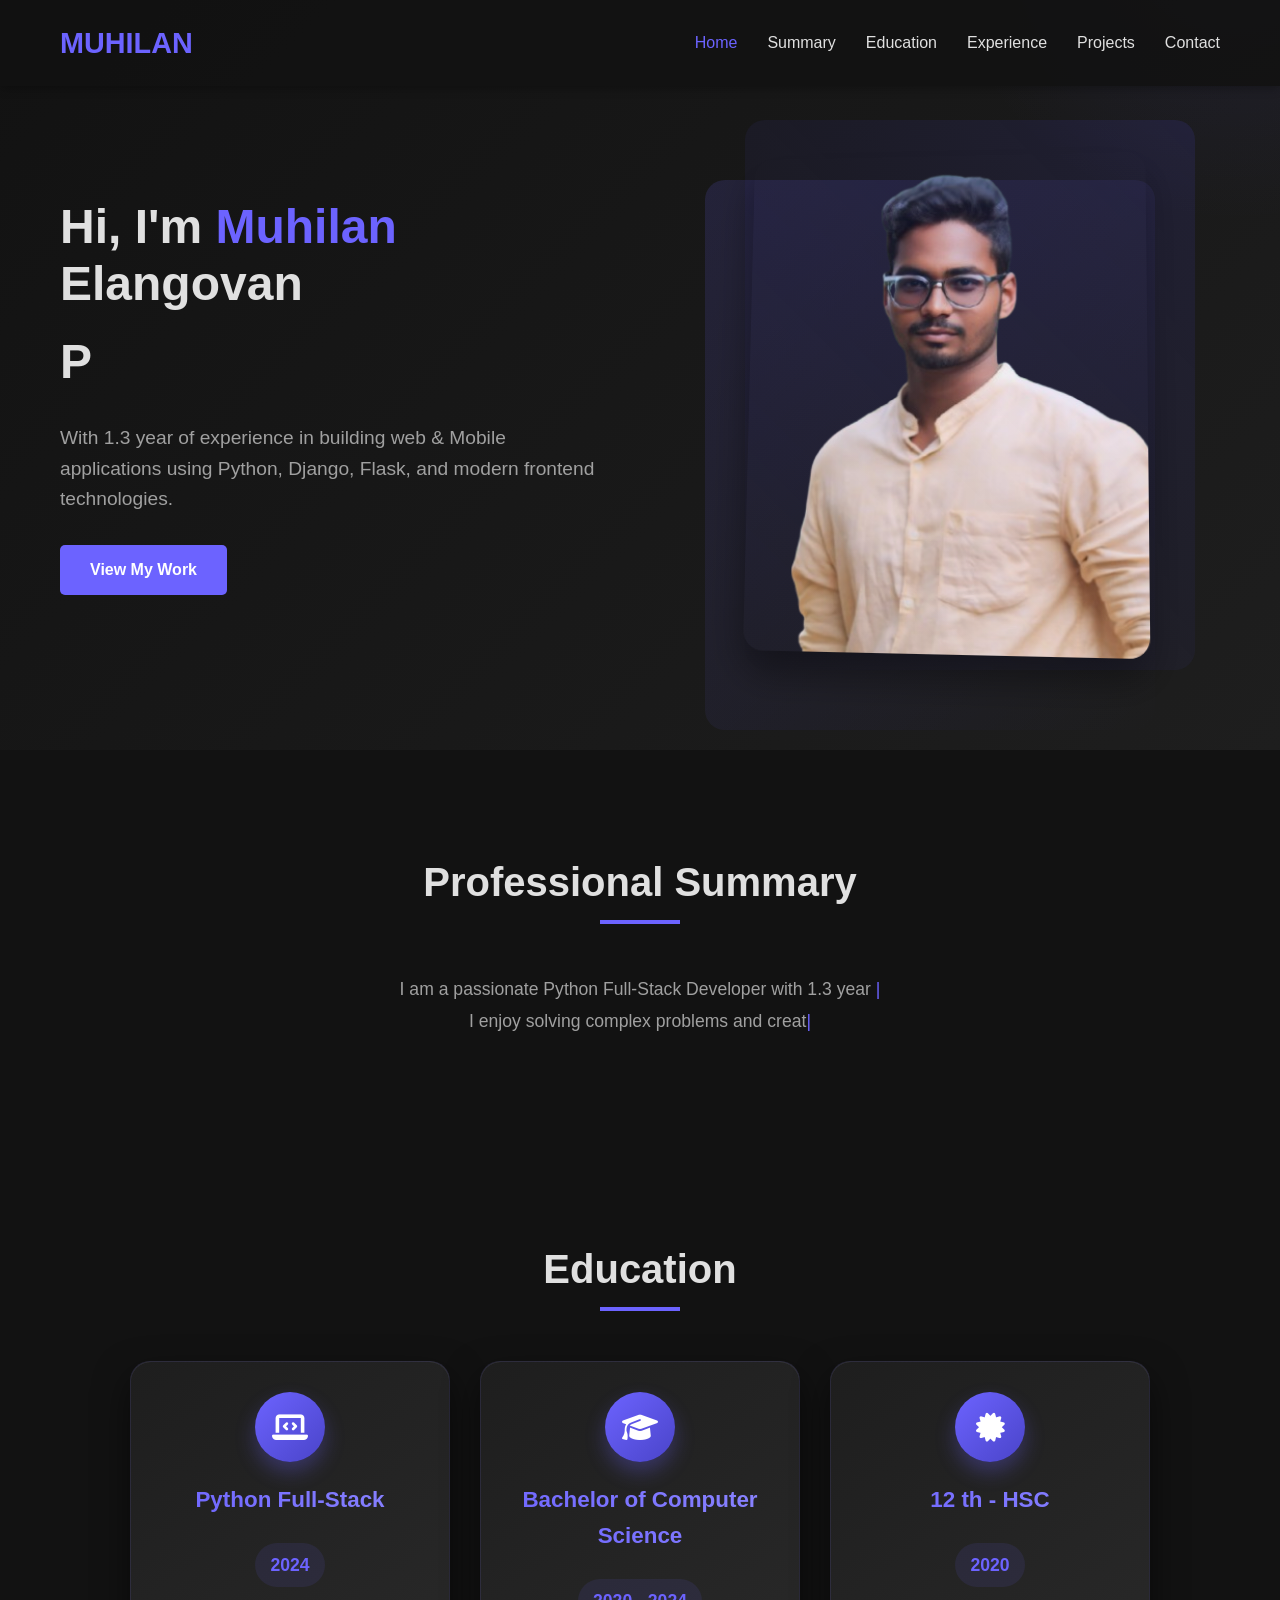
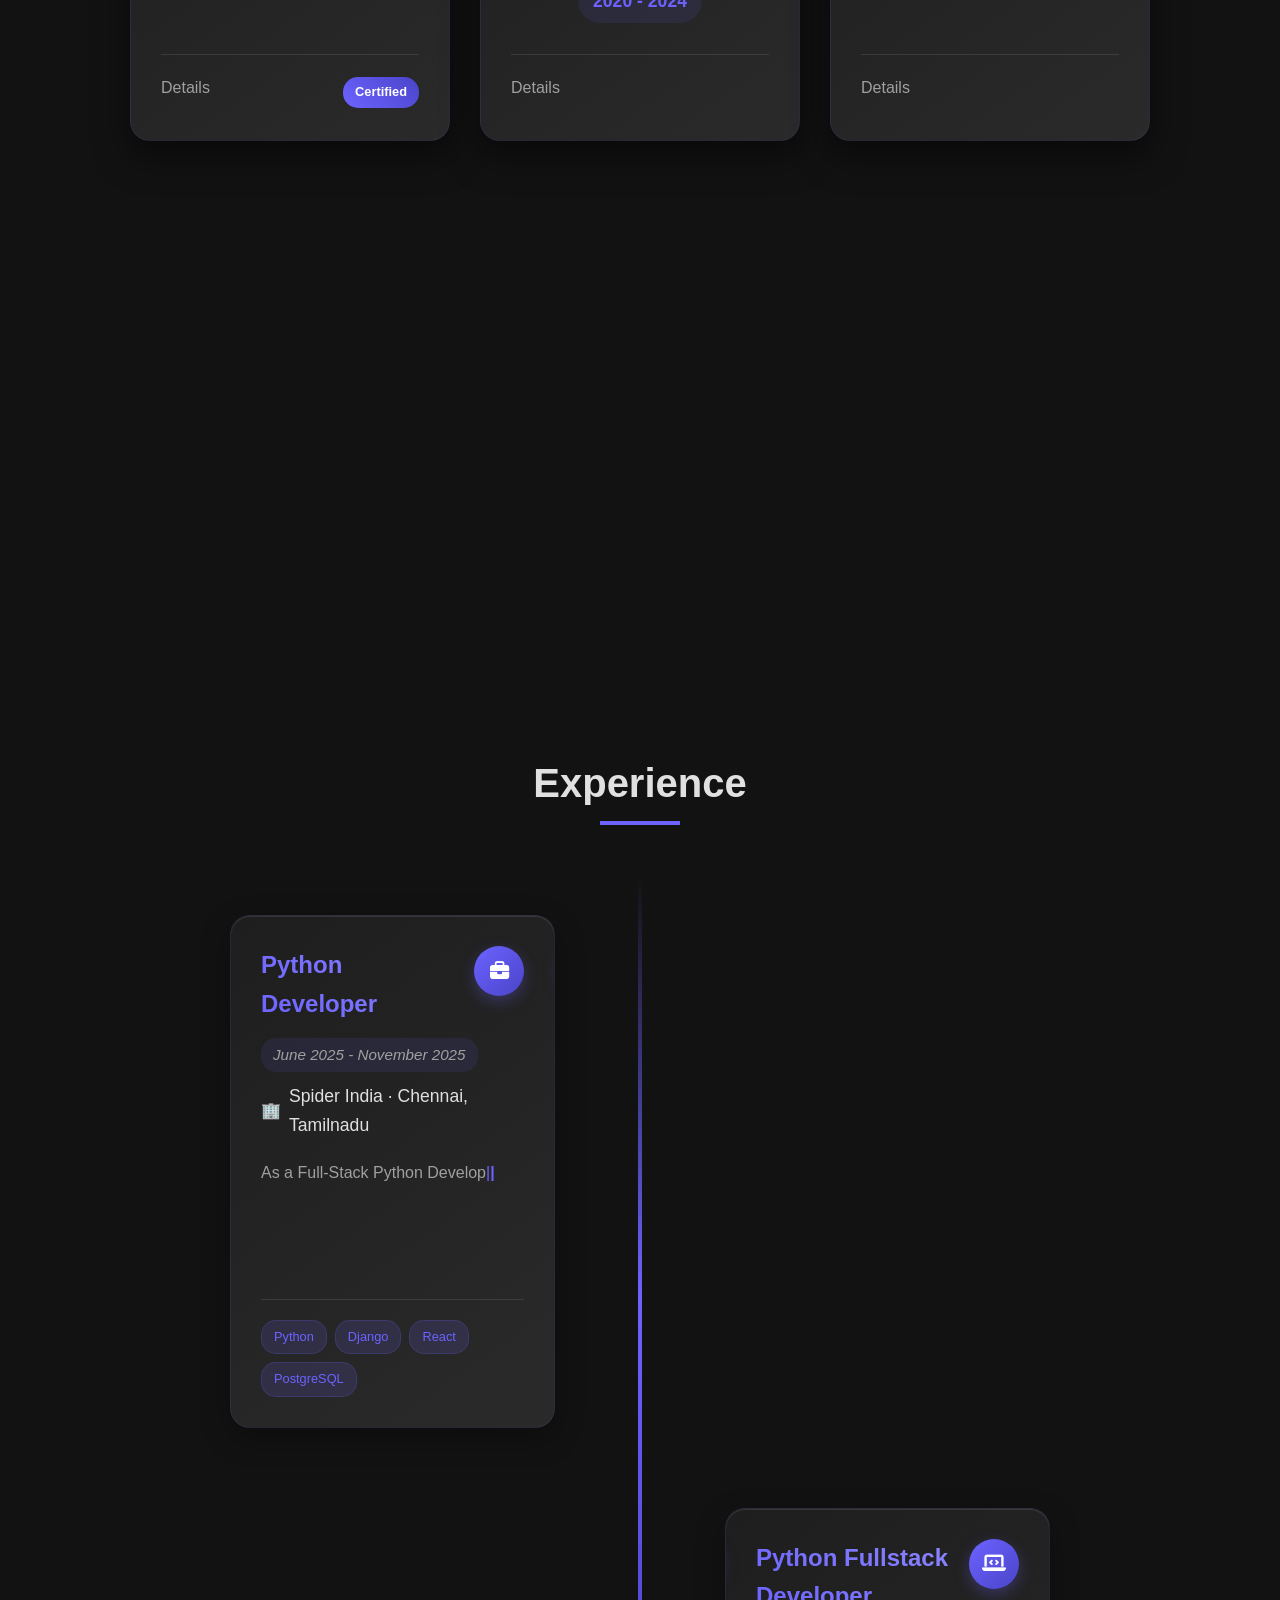
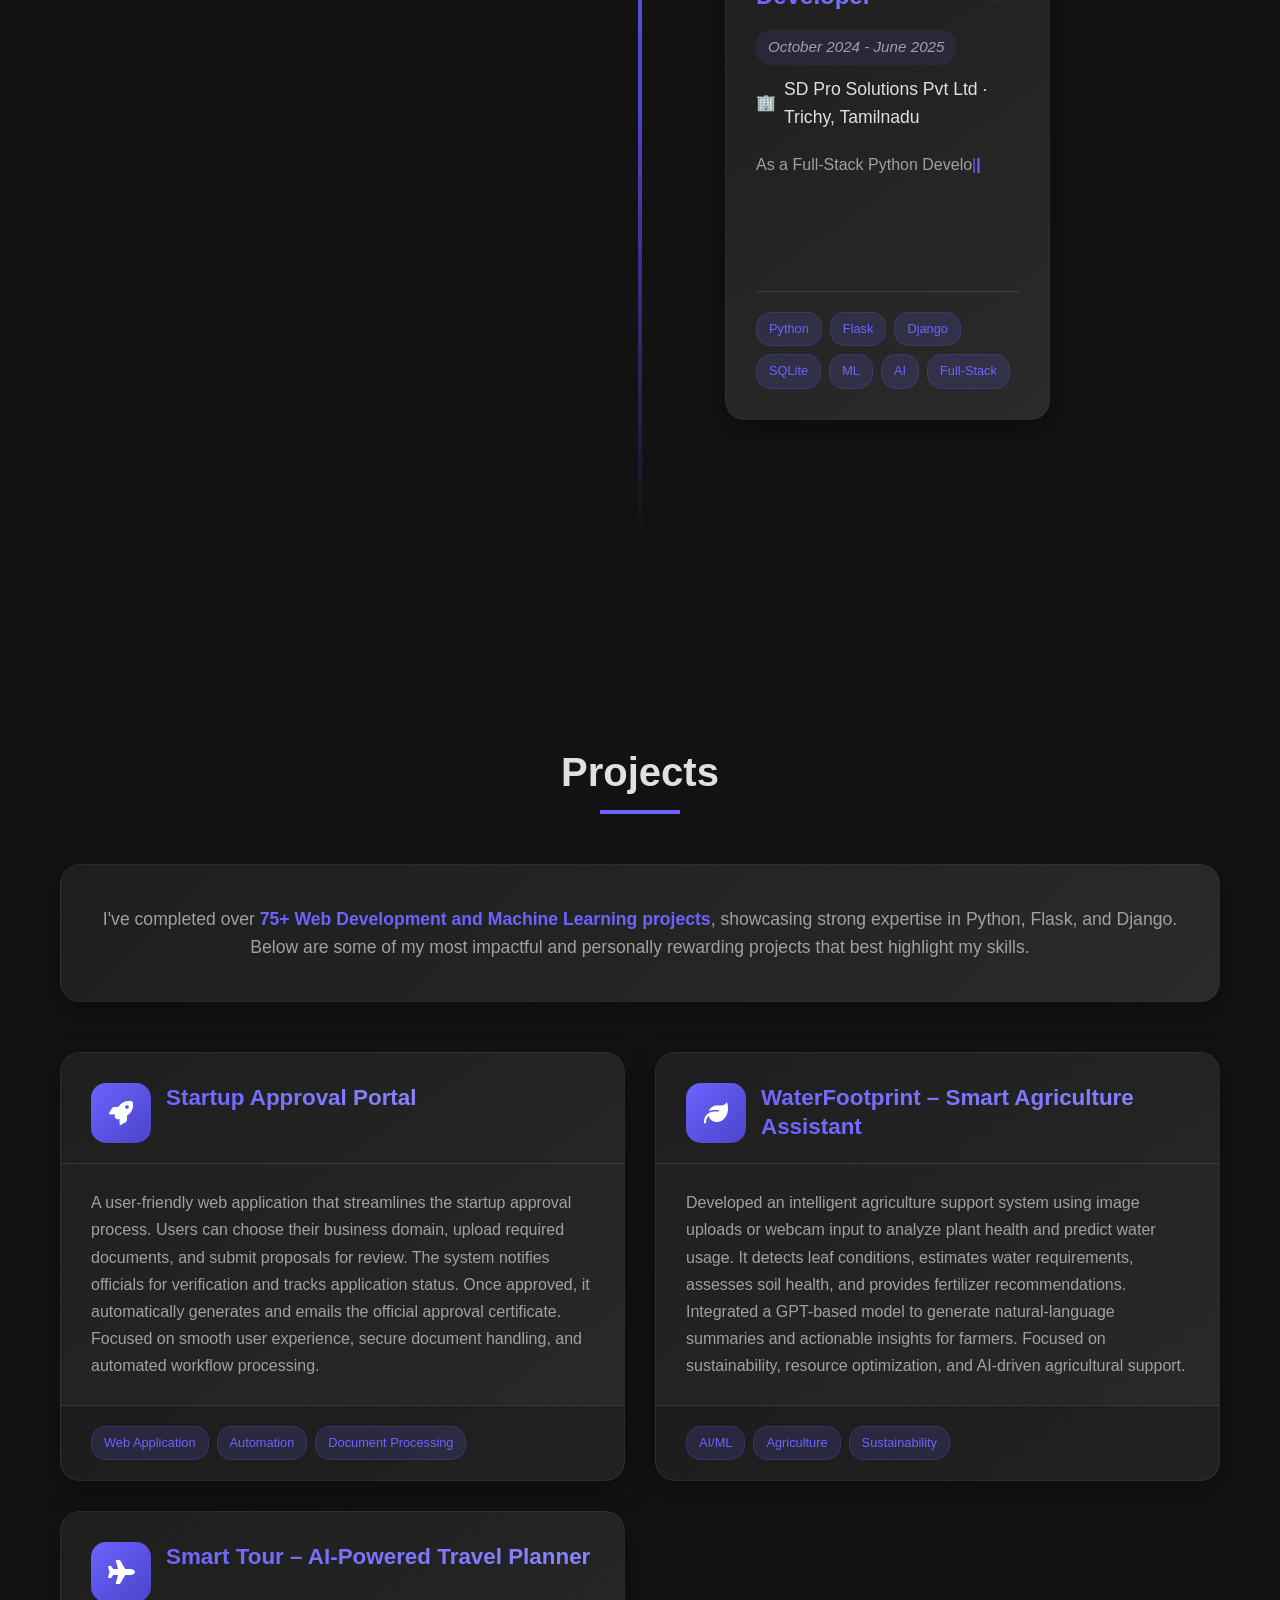
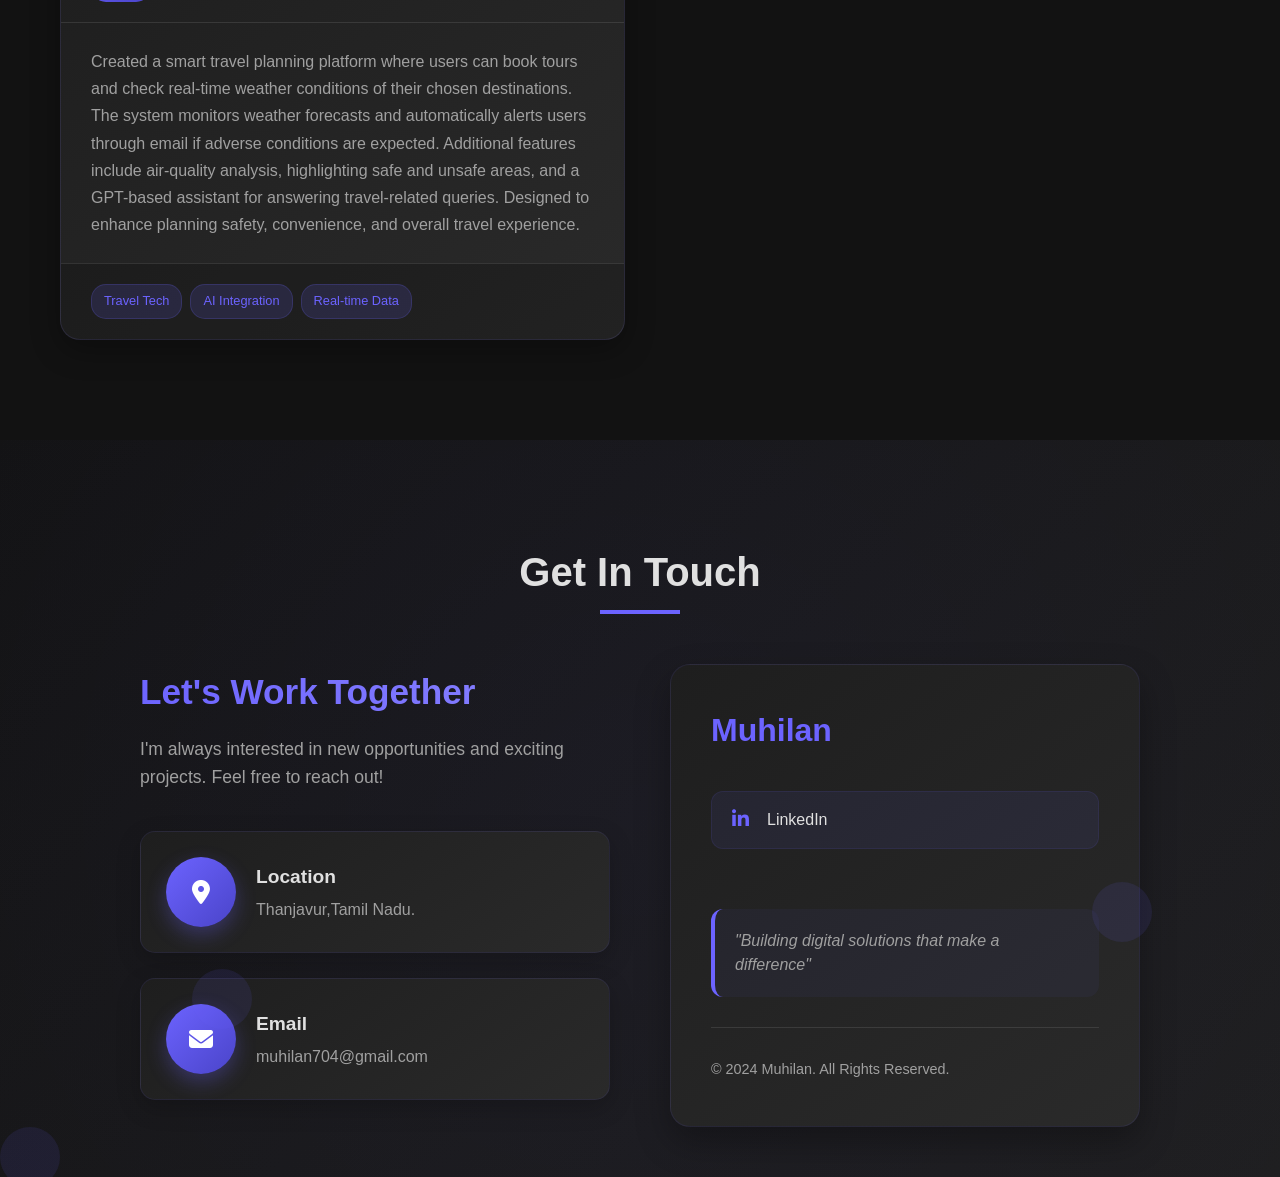
==== commit 3799c45c: "Update index.html" ====
--- a/index.html
+++ b/index.html
@@ -35,12 +35,14 @@
                     <p>With 1.3 year of experience in building web & Mobile applications using Python, Django, Flask, and modern frontend technologies.</p>
                     <a href="#projects" class="btn">View My Work</a>
                 </div>
-               <div class="hero-image">
-    <div class="image-layout">
-        <!-- Main Image Layer -->
-        <div class="image-main">
-            <img src="img/pic.png" alt="Muhilan" class="profile-img">
-        </div>
+              <div class="hero-image">
+                    <div class="image-container">
+                        <img src="img/pic.png" alt="Muhilan" class="profile-img">
+
+                        <div class="image-border"></div>
+                        
+                    </div>
+                </div>
         
             </div>
         </div>
@@ -403,3 +405,4 @@
 
 
 
+
